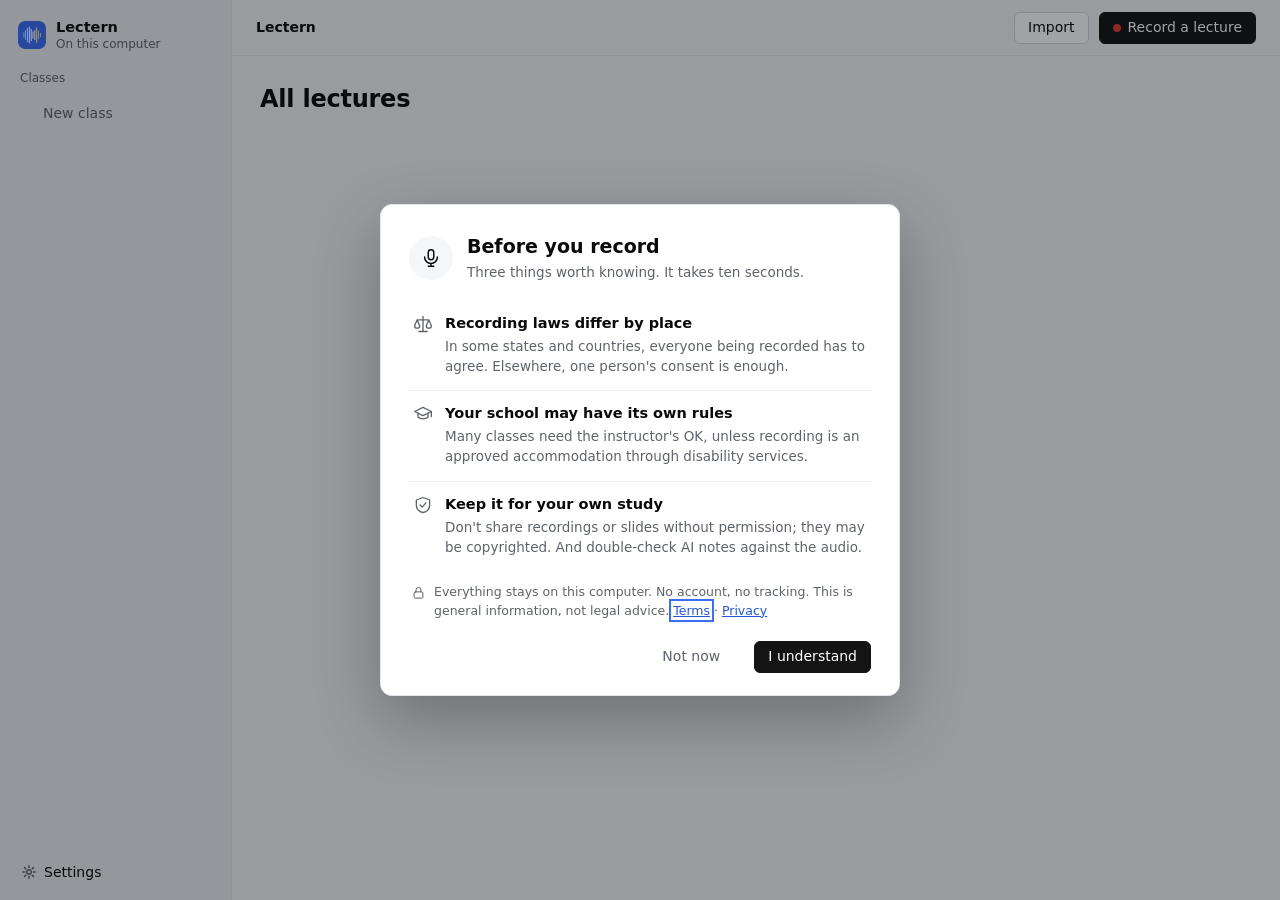
==== web/index.html @ 680cd22e "feat: show the release notes once after an update (What's new panel); notes live in web/whatsnew" ====
<!doctype html>
<html lang="en">
<head>
<meta charset="utf-8">
<meta name="viewport" content="width=device-width, initial-scale=1">
<title>Lectern</title>
<link rel="stylesheet" href="/web/app.css">
<link rel="manifest" href="/web/manifest.webmanifest">
<meta name="theme-color" content="#3b6ef5">
<meta name="apple-mobile-web-app-capable" content="yes">
<meta name="apple-mobile-web-app-status-bar-style" content="black-translucent">
<meta name="apple-mobile-web-app-title" content="Lectern">
<link rel="apple-touch-icon" href="/web/icon-180.png">
<link rel="icon" type="image/png" sizes="512x512" href="/web/icon-512.png">
</head>
<body>
<div class="app">
<aside class="sidebar" id="sidebar" aria-label="Classes">
  <div class="brand">
    <img src="/web/icon-180.png" alt="" width="28" height="28">
    <div><b>Lectern</b><span>On this computer</span></div>
  </div>
  <p class="side-head">Classes</p>
  <ul id="folderList" class="folders"></ul>
  <button id="newFolderBtn" class="addfolder">New class</button>
  <div class="side-foot">
    <p id="storageLine" class="storage-line"></p>
    <button id="settingsBtn" class="side-btn" aria-label="Settings"><svg viewBox="0 0 16 16" aria-hidden="true"><circle cx="8" cy="8" r="2.2"/><path d="M8 1.8v1.7M8 12.5v1.7M14.2 8h-1.7M3.5 8H1.8M12.4 3.6l-1.2 1.2M4.8 11.2l-1.2 1.2M12.4 12.4l-1.2-1.2M4.8 4.8 3.6 3.6"/></svg>Settings</button>
  </div>
</aside>
<div class="main-col">
<header class="bar">
  <button id="menuBtn" class="icon-btn menu-btn" aria-label="Show classes" aria-controls="sidebar" aria-expanded="false"><svg viewBox="0 0 16 16" aria-hidden="true"><path d="M2.5 4.5h11M2.5 8h11M2.5 11.5h11"/></svg></button>
  <button id="backBtn" class="icon-btn hidden" title="Back to library" aria-label="Back to library"><svg viewBox="0 0 16 16" aria-hidden="true"><path d="M10 3 5 8l5 5"/></svg></button>
  <h1 id="appTitle">Lectern</h1>
  <div class="grow"></div>
  <div id="recPill" class="pill hidden" role="status">
    <span class="dot"></span>
    <span id="recTime">00:00</span>
    <span class="meter" aria-hidden="true"><i id="meterFill"></i></span>
    <button id="pauseBtn" class="ghost" title="Pause: resume any time, nothing is lost">Pause</button>
    <button id="stopBtn" class="danger">Stop</button>
  </div>
  <button id="importBtn" title="Transcribe a downloaded lecture video or audio file">Import</button>
  <button id="newBtn" class="primary"><span class="rec-dot" aria-hidden="true"></span>Record a lecture</button>
</header>
<div id="modelBanner" class="banner hidden" role="status">
  <span id="modelBannerText">Before your first lecture, download a speech model. It turns the audio into text.</span>
  <select id="modelBannerPick" class="hidden" aria-label="Speech model to download"></select>
  <button id="modelBannerGo" class="primary tiny hidden">Download</button>
  <button id="modelBannerBtn" class="ghost tiny">See all models</button>
  <button id="modelBannerNo" class="ghost tiny hidden">Not now</button>
</div>

<main id="main">
  <!-- LIBRARY -->
  <section id="library" class="view">
    <div class="lib-main">
      <div class="lib-head">
        <h2 id="libTitle">All lectures</h2>
        <p id="libSub" class="sub"></p>
      </div>
      <div id="libEmpty" class="empty hidden">
        <h2>No lectures yet</h2>
        <p>Press <b>Record a lecture</b> when class starts, or import a recording you already have. Everything stays on this computer.</p>
      </div>
      <ul id="lectureList" class="cards"></ul>
    </div>
  </section>

  <!-- READER -->
  <section id="reader" class="view hidden">
    <div class="reader-head">
      <div class="title-row">
        <h2 id="lecTitle">…</h2>
        <input id="lecTitleEdit" class="title-edit hidden">
        <button id="renameBtn" class="icon-btn" title="Rename" aria-label="Rename"><svg viewBox="0 0 16 16" aria-hidden="true"><path d="m10.5 2.5 3 3L6 13H3v-3z"/></svg></button>
        <div class="grow"></div>
        <div class="dl-menu">
          <button id="dlBtn" class="icon-btn" title="Download files" aria-label="Download files"><svg viewBox="0 0 16 16" aria-hidden="true"><path d="M8 2.5v8M4.5 7 8 10.5 11.5 7M3 13.5h10"/></svg></button>
          <div id="dlList" class="dl-list hidden"></div>
        </div>
        <button id="deleteBtn" class="icon-btn danger-hover" title="Delete lecture" aria-label="Delete lecture"><svg viewBox="0 0 16 16" aria-hidden="true"><path d="M3 4.5h10M6.5 4.5V3h3v1.5M4.5 4.5l.6 9h5.8l.6-9"/></svg></button>
      </div>
      <div id="lecMeta" class="meta"></div>
      <div class="class-row">
        <label for="lecFolder">Class</label>
        <select id="lecFolder" title="Move this lecture to another class"></select>
        <span id="lecFolderNote" class="hint"></span>
      </div>
      <div id="lecBanner" class="banner hidden"></div>
      <div id="resumeBox" class="resume-box hidden">
        <span id="resumeText"></span>
        <button id="finishBtn" class="ghost tiny hidden" title="Transcribe and write notes from what was recorded, without recording more">Finish &amp; transcribe</button>
        <button id="resumeBtn" class="primary tiny">Continue recording</button>
      </div>
    </div>
    <div id="jobBox" class="job hidden">
      <div class="job-row"><span id="jobStage">working…</span><span id="jobPct"></span></div>
      <div class="bar-track"><i id="jobFill"></i></div>
      <p class="hint" id="jobHint"></p>
    </div>
    <div id="player" class="player hidden">
      <button id="playBtn" class="play" aria-label="Play">▶</button>
      <p class="clock"><span id="curTime" class="t">0:00</span> <span class="of">/ <span id="durTime" class="t">0:00</span></span></p>
      <select id="rate" title="Playback speed (keys: [ slower, ] faster, \ normal)" aria-label="Playback speed">
        <option value="0.5">0.5×</option><option value="0.75">0.75×</option>
        <option value="1">1×</option><option value="1.25">1.25×</option>
        <option value="1.5">1.5×</option><option value="1.75">1.75×</option>
        <option value="2">2×</option>
      </select>
      <div class="tape" id="tape">
        <svg id="tapeSvg" preserveAspectRatio="none" aria-hidden="true"></svg>
        <i id="tapeHead" class="tape-head"></i>
        <input id="seek" class="seek" type="range" min="0" max="1000" value="0" step="1" aria-label="Position in lecture">
        <div id="tapeScale" class="tape-scale" aria-hidden="true"></div>
      </div>
      <audio id="audio" preload="metadata"></audio>
    </div>
    <div class="tabs" id="paneTabs">
      <button data-tab="notes" class="on">Notes</button>
      <button data-tab="transcript">Transcript</button>
    </div>
    <div class="panes" id="panes" data-tab="notes">
      <div class="pane notes-pane" tabindex="0">
        <h3>Notes</h3>
        <div id="notes" class="notes">
          <p class="muted">Study notes arrive in a later milestone. The transcript on
          the right is fully clickable now — click any word to jump the audio there.</p>
        </div>
      </div>
      <div class="pane transcript-pane" tabindex="0">
        <div class="pane-head">
          <h3>Transcript</h3>
          <button id="jumpNow" class="tiny hidden" title="Scroll back to what is playing and follow along">Jump to current</button>
          <label class="follow"><input type="checkbox" id="followChk" role="switch" checked> Follow audio</label>
        </div>
        <div id="transcript" class="transcript"></div>
      </div>
    </div>
  </section>
</main>
</div>
</div>



<!-- New recording dialog -->
<dialog id="newDlg">
  <form method="dialog" id="newForm">
    <h3>New recording</h3>
    <label>Class<select id="fFolder"></select></label>
    <label id="fNewFolderWrap" class="hidden">New class name<input id="fNewFolder" placeholder="e.g. BIO 101" maxlength="60"></label>
    <label>Lecture title<input id="fTitle" placeholder="e.g. Week 8 — Cell membranes" required></label>
    <p class="hint" id="fFolderHint"></p>
    <div id="micStatus" class="mic">Checking microphone…</div>
    <menu>
      <button type="button" value="cancel" class="ghost" data-close>Cancel</button>
      <button id="goBtn" value="go" class="primary" disabled>Start recording</button>
    </menu>
  </form>
</dialog>

<dialog id="importDlg">
  <form method="dialog" id="importForm">
    <h3>Import a recording</h3>
    <label>Files<input id="iFiles" type="file" accept="audio/*,video/*,.mp4,.mov,.m4a,.mp3,.wav,.webm,.mkv" multiple required></label>
    <label>Class<select id="iFolder"></select></label>
    <label id="iNewFolderWrap" class="hidden">New class name<input id="iNewFolder" placeholder="e.g. BIO 101" maxlength="60"></label>
    <p class="hint" id="iFolderHint"></p>
    <label id="iTitleWrap">Lecture title<input id="iTitle" placeholder="Defaults to the file name"></label>
    <p class="hint">For downloaded lecture videos or audio (Panopto, Zoom, Canvas, voice memos).
    Only the sound is kept, and nothing leaves this computer. Check your school's policy before
    downloading course videos.</p>
    <div id="iProgress" class="hidden">
      <div class="job-row"><span id="iLabel"></span><span id="iPct"></span></div>
      <div class="bar-track"><i id="iFill"></i></div>
    </div>
    <menu>
      <button type="button" class="ghost" data-close>Cancel</button>
      <button id="iGo" value="go" class="primary">Import</button>
    </menu>
  </form>
</dialog>

<dialog id="folderDlg">
  <form method="dialog" id="folderForm">
    <h3 id="folderDlgTitle">New class folder</h3>
    <label>Name<input id="fFolderName" placeholder="e.g. BIO 201" required></label>
    <p class="hint">This creates a real folder in ~/Lectures, so you will see it in Finder too.</p>
    <menu>
      <button type="button" value="cancel" class="ghost" data-close>Cancel</button>
      <button value="go" class="primary">Create</button>
    </menu>
  </form>
</dialog>

<dialog id="deleteDlg">
  <form method="dialog" id="deleteForm">
    <h3>Delete this lecture?</h3>
    <p class="hint" id="deleteWhat"></p>
    <p class="hint">It moves to <code>~/Lectures/.trash</code> and is fully
    recoverable for 7 days — just move the folder back in Finder. Nothing is
    permanently deleted right away.</p>
    <menu>
      <button value="cancel" class="ghost">Cancel</button>
      <button value="go" class="danger">Delete</button>
    </menu>
  </form>
</dialog>

<dialog id="settingsDlg">
  <div class="set-wrap">
    <h3>Settings</h3>
    <section class="set-sec">
      <div class="set-label"><h4>Speech model</h4>
        <p>Turns speech into text. Bigger is more accurate but slower and needs more memory. Downloads only happen when you press a button.</p></div>
      <div>
        <p class="hint" id="setHw">Checking this computer…</p>
        <p class="hint rec" id="setRec"></p>
        <ul id="modelList" class="models"></ul>
        <div id="dlProgress" class="hidden">
          <div class="job-row"><span id="dlLabel"></span><button id="dlCancel" class="ghost tiny">Cancel</button></div>
          <div class="bar-track"><i id="dlFill"></i></div>
        </div>
        <p class="hint err hidden" id="dlError"></p>
      </div>
    </section>
    <section class="set-sec">
      <div class="set-label"><h4>Storage</h4><p>Recordings, transcripts, notes and models, all on this computer.</p></div>
      <div id="storage" class="storage" aria-live="polite"><p class="hint">Measuring…</p></div>
    </section>
    <section class="set-sec">
      <div class="set-label"><h4>Quick record</h4>
        <p>One shortcut starts a recording from anywhere, titled with the date and time; the same shortcut stops it and starts transcribing.</p></div>
      <div>
        <div class="shortcut-row">
          <label class="check"><input type="checkbox" id="scEnabled"> Enabled</label>
          <button type="button" id="scBtn" class="kbd" aria-describedby="scHint">⌘L</button>
        </div>
        <p class="hint" id="scHint"></p>
        <p class="hint" id="scHelper">Needs the menu bar helper (<code>./install.sh --menubar</code>).</p>
      </div>
    </section>
    <section class="set-sec hidden" id="updatesSec">
      <div class="set-label"><h4>Updates</h4><p>Lectern can tell you when a newer version is out. You choose whether to install it.</p></div>
      <div>
        <label class="check"><input type="checkbox" id="updAuto"> Check for updates once a day</label>
        <div class="shortcut-row" style="margin-top:.6rem">
          <button type="button" id="updNow">Check now</button>
          <span class="hint" id="updLast" style="margin:0"></span>
        </div>
        <p class="hint">A check downloads one small file from lectern-ten.vercel.app. Like any web request it shows your IP address, your system language and the versions of Lectern and its update tool; it sends no recordings, transcripts or other personal details. An update downloads from GitHub only after you press Install, and its signature is checked before it is used.</p>
      </div>
    </section>
    <section class="set-sec hidden" id="donateSec">
      <div class="set-label"><h4>Support Lectern</h4><p>Lectern is free, with no ads and no account. Donations keep it going.</p></div>
      <div class="donate"><a id="donateLink" class="button-link" href="#" target="_blank" rel="noopener">Donate on Ko-fi</a>
        <span class="hint" style="margin:0">Opens Ko-fi in your browser. A donation is a voluntary gift: it doesn't unlock anything, and Ko-fi handles the payment under its own terms.</span></div>
    </section>
    <section class="set-sec">
      <div class="set-label"><h4>Help</h4><p>Copy system details to paste into a bug report. Nothing is sent anywhere; no lecture content is included.</p></div>
      <div>
        <button type="button" id="diagBtn">Copy diagnostics</button>
        <textarea id="diagText" class="diag hidden" readonly rows="8" aria-label="Diagnostics"></textarea>
        <p class="links" id="helpLinks"></p>
      </div>
    </section>
    <section class="set-sec">
      <div class="set-label"><h4>Legal</h4><p>Lectern © 2026 lqoro, MIT License. Not affiliated with Apple, Microsoft, OpenAI or any school.</p></div>
      <p class="links" style="margin:0">
        <a href="#" data-legal="terms">Terms &amp; recording notice</a>
        <a href="#" data-legal="privacy">Privacy</a>
        <a href="#" data-legal="notices">Third-party licences</a>
        <a href="#" data-legal="license">Lectern licence (MIT)</a>
        <a href="#" data-legal="texts">Full licence texts</a>
      </p>
    </section>
    <menu>
      <button type="button" class="primary" data-close>Done</button>
    </menu>
  </div>
</dialog>

<dialog id="whatsNewDlg" aria-labelledby="wnTitle">
  <div class="set-wrap">
    <div id="wnBody"></div>
    <menu>
      <button type="button" class="primary" data-close>Got it</button>
    </menu>
  </div>
</dialog>

<dialog id="noticeDlg" aria-labelledby="noticeTitle" aria-describedby="noticeLead">
  <div class="notice">
    <header class="notice-head">
      <span class="notice-badge" aria-hidden="true">
        <svg viewBox="0 0 24 24"><rect x="9" y="3" width="6" height="11" rx="3"/><path d="M5 11a7 7 0 0 0 14 0M12 18v3M9 21h6"/></svg>
      </span>
      <div>
        <h3 id="noticeTitle">Before you record</h3>
        <p id="noticeLead">Three things worth knowing. It takes ten seconds.</p>
      </div>
    </header>

    <ol class="notice-points">
      <li>
        <span class="ic" aria-hidden="true">
          <svg viewBox="0 0 24 24"><path d="M12 3v18M7 21h10M5 7h14M5 7l-3 7a3 3 0 0 0 6 0zM19 7l-3 7a3 3 0 0 0 6 0z"/></svg>
        </span>
        <div>
          <b>Recording laws differ by place</b>
          <span>In some states and countries, everyone being recorded has to agree. Elsewhere, one person's consent is enough.</span>
        </div>
      </li>
      <li>
        <span class="ic" aria-hidden="true">
          <svg viewBox="0 0 24 24"><path d="M2 9l10-5 10 5-10 5z"/><path d="M6 11v5c3 2.5 9 2.5 12 0v-5M22 9v6"/></svg>
        </span>
        <div>
          <b>Your school may have its own rules</b>
          <span>Many classes need the instructor's OK, unless recording is an approved accommodation through disability services.</span>
        </div>
      </li>
      <li>
        <span class="ic" aria-hidden="true">
          <svg viewBox="0 0 24 24"><path d="M12 3l8 3v6c0 4.5-3.4 8-8 9-4.6-1-8-4.5-8-9V6z"/><path d="M8.5 12l2.5 2.5 4.5-5"/></svg>
        </span>
        <div>
          <b>Keep it for your own study</b>
          <span>Don't share recordings or slides without permission; they may be copyrighted. And double-check AI notes against the audio.</span>
        </div>
      </li>
    </ol>

    <p class="notice-foot">
      <span class="lock" aria-hidden="true"><svg viewBox="0 0 24 24"><rect x="5" y="11" width="14" height="10" rx="2"/><path d="M8 11V8a4 4 0 0 1 8 0v3"/></svg></span>
      <span>Everything stays on this computer. No account, no tracking.
      This is general information, not legal advice.
      <a href="#" data-legal="terms">Terms</a> · <a href="#" data-legal="privacy">Privacy</a></span>
    </p>

    <menu class="notice-actions">
      <button type="button" class="ghost" id="noticeLater">Not now</button>
      <button type="button" class="primary" id="noticeOk">I understand</button>
    </menu>
  </div>
</dialog>

<dialog id="legalDlg" aria-labelledby="legalTitle">
  <div class="set-wrap">
    <h3 id="legalTitle">Legal</h3>
    <div id="legalText" class="legal-text"></div>
    <menu><button type="button" class="primary" data-close>Close</button></menu>
  </div>
</dialog>

<div id="toast" class="toast hidden"></div>
<script type="module" src="/web/app.js"></script>
</body>
</html>
---- web/app.css ----
/* Lectern: "ledger" look. Ink chrome on a blue-grey ground; Lectern blue only marks
   where you are (playhead, the sentence playing, the note it came from). System font:
   the app makes no network requests, so no web fonts. */
:root{
  --ground:#f2f4f7; --side:#e9ecf1; --panel:#fff; --raised:#f5f6f8; --active:#dfe3e9;
  --ink:#0a0a0a; --muted:#5f636b; --faint:#6b6f76;
  --line:#e3e6eb; --rule:#eef0f3; --control:#d2d6dc;
  --primary:#141414; --on-primary:#fff;
  --accent:#3b6ef5; --accent-ink:#2456d6; --accent-soft:#edf2fe;
  --danger:#c4242a; --rec:#d93a30; --ok:#247b50;
  --warn-bg:#fffbeb; --warn-ink:#92400e; --warn-line:#fde68a;
  --hi:#dbe5fd;
  --heard:#3a3d42; --ahead:#c9cdd3;
  --radius:8px; --radius-ctl:6px;
  --font:-apple-system,BlinkMacSystemFont,"SF Pro Text","Segoe UI",system-ui,sans-serif;
  --st-lectures:#3b6ef5; --st-trash:#9a8fd6; --st-speech:#1a8a78; --st-notes:#c98420;
  --st-app:#8a8578; --st-other:#d2d6dc;
  --ease:cubic-bezier(.22,1,.36,1);
  color-scheme:light;
}
@media (prefers-color-scheme:dark){:root:not([data-theme="light"]){
  --ground:#111214; --side:#17181b; --panel:#1b1c1f; --raised:#222327; --active:#2a2c31;
  --ink:#f3f3f4; --muted:#a7aab1; --faint:#9497a0;
  --line:#2a2c30; --rule:#232428; --control:#3d4046;
  --primary:#f3f3f4; --on-primary:#111214;
  --accent:#6d9bff; --accent-ink:#8fb2ff; --accent-soft:#1d2a45;
  --danger:#ff7a6e; --rec:#ff5a4d; --ok:#4ecf8f;
  --warn-bg:#2a2112; --warn-ink:#f5c071; --warn-line:#4a3a1c;
  --hi:#2b3d66;
  --heard:#d9dbe0; --ahead:#44474e;
  --st-lectures:#6d9bff; --st-trash:#8f82d6; --st-speech:#3cc4ad; --st-notes:#f0ac4b;
  --st-app:#8e8a83; --st-other:#3d4046;
  color-scheme:dark;
}}
*{box-sizing:border-box}
html,body{height:100%}
body{margin:0;background:var(--ground);color:var(--ink);font:14px/1.45 var(--font);
  -webkit-font-smoothing:antialiased;overflow:hidden}
.hidden{display:none !important}
.grow{flex:1}
.muted{color:var(--muted)}
svg{width:16px;height:16px;fill:none;stroke:currentColor;stroke-width:1.5;stroke-linecap:round;stroke-linejoin:round;flex:none}
:focus-visible{outline:2px solid var(--accent);outline-offset:2px}

button{font:inherit;font-weight:500;cursor:pointer;border-radius:var(--radius-ctl);border:1px solid var(--control);
  background:var(--panel);color:var(--ink);height:32px;padding:0 13px;display:inline-flex;align-items:center;
  justify-content:center;gap:7px;white-space:nowrap;transition:background-color .12s,border-color .12s,transform .12s var(--ease)}
button:hover{background:var(--raised)}
button:active:not(:disabled){transform:scale(.97)}
button.primary{background:var(--primary);border-color:var(--primary);color:var(--on-primary)}
button.primary:hover{opacity:.88;background:var(--primary)}
button.danger{background:var(--panel);border-color:var(--danger);color:var(--danger)}
button.danger:hover{background:var(--danger);color:#fff}
button.ghost{background:transparent;border-color:transparent;color:var(--muted)}
button.ghost:hover{background:var(--raised);color:var(--ink)}
button:disabled{opacity:.55;cursor:not-allowed}
button.tiny{height:26px;padding:0 9px;font-size:12px}
input,select,textarea{font:inherit;color:var(--ink);background:var(--panel);
  border:1px solid var(--control);border-radius:var(--radius-ctl);padding:7px 10px}
select{height:32px;padding:0 8px}
input:focus,select:focus,textarea:focus{outline:none;border-color:var(--accent)}
code{font:12px ui-monospace,SFMono-Regular,Menlo,monospace}

/* ---------- shell ---------- */
.app{height:100vh;display:grid;grid-template-columns:232px 1fr}
.sidebar{background:var(--side);border-right:1px solid var(--line);padding:16px 10px 12px;
  display:flex;flex-direction:column;overflow:auto;min-height:0}
.brand{display:flex;align-items:center;gap:10px;padding:2px 8px 18px}
.brand img{border-radius:7px}
.brand b{display:block;font-size:14.5px;font-weight:600;line-height:18px}
.brand span{display:block;color:var(--muted);font-size:12px;line-height:16px}
.side-head{margin:0;padding:0 10px 6px;color:var(--muted);font-size:12px}
.folders{list-style:none;margin:0;padding:0;display:flex;flex-direction:column;gap:2px}
.folders li{display:flex;align-items:center;gap:8px;height:32px;padding:0 10px;border-radius:var(--radius-ctl);
  cursor:pointer;color:var(--ink);transition:background-color .12s}
.folders li:hover{background:rgba(127,127,127,.1)}
.folders li.sel{background:var(--active);font-weight:500}
.folders li .ico{display:none}
.folders li .lbl{overflow:hidden;text-overflow:ellipsis;white-space:nowrap}
.folders li .n{margin-left:auto;font-size:12px;color:var(--muted);font-variant-numeric:tabular-nums}
.addfolder{margin-top:4px;justify-content:flex-start;background:none;border-color:transparent;color:var(--muted);
  padding:0 10px 0 32px;width:100%}
.addfolder:hover{background:rgba(127,127,127,.1);color:var(--ink)}
.side-foot{margin-top:auto;padding-top:14px;display:flex;flex-direction:column;gap:6px}
.storage-line{margin:0;padding:0 10px;font-size:12px;line-height:17px;color:var(--muted);white-space:pre-line}
.side-btn{justify-content:flex-start;background:none;border-color:transparent;width:100%;padding:0 10px;font-weight:400}
.side-btn:hover{background:rgba(127,127,127,.1)}
.side-btn svg{color:var(--muted)}

.main-col{display:flex;flex-direction:column;min-width:0;min-height:0}
.bar{display:flex;align-items:center;gap:10px;height:56px;padding:0 24px;flex:none;
  border-bottom:1px solid var(--line);background:var(--ground)}
.bar h1{font-size:14px;font-weight:600;margin:0;white-space:nowrap;overflow:hidden;text-overflow:ellipsis}
.menu-btn{display:none}
#newBtn .rec-dot{width:8px;height:8px;border-radius:50%;background:var(--rec)}
.pill{display:flex;align-items:center;gap:10px;background:var(--panel);border:1px solid var(--line);
  border-radius:999px;padding:3px 4px 3px 12px}
.pill button{height:28px;border-radius:999px}
.dot{width:9px;height:9px;border-radius:50%;background:var(--rec);animation:pulse 1.4s ease-in-out infinite;flex:none}
@keyframes pulse{0%,100%{opacity:1}50%{opacity:.3}}
#recTime{font-weight:600;font-variant-numeric:tabular-nums;min-width:48px}
.meter{width:56px;height:5px;border-radius:3px;background:var(--rule);overflow:hidden}
.meter i{display:block;height:100%;width:0;background:var(--ok);transition:width .12s linear}
.banner{display:flex;align-items:center;flex-wrap:wrap;gap:8px 14px;padding:10px 24px;font-size:13px;
  background:var(--accent-soft);color:var(--ink);border-bottom:1px solid var(--line)}

main{flex:1;overflow:hidden;display:flex;flex-direction:column;min-height:0}
.view{flex:1;overflow:auto;min-height:0}
.icon-btn{width:32px;padding:0;background:transparent;border-color:transparent;color:var(--muted)}
.icon-btn:hover{background:var(--raised);color:var(--ink)}
.icon-btn.danger-hover:hover{color:var(--danger)}

/* ---------- library ---------- */
.lib-main{padding:28px 28px 32px;max-width:1180px}
.lib-head{margin-bottom:16px}
.lib-head h2{margin:0;font-size:24px;line-height:30px;font-weight:600;letter-spacing:-.01em}
.sub{margin:4px 0 0;color:var(--muted)}
.cards{list-style:none;margin:0;padding:0;background:var(--panel);border:1px solid var(--line);
  border-radius:var(--radius);overflow:visible}
.cards:empty{display:none}
.card{position:relative;display:grid;grid-template-columns:1fr 90px 110px 36px;align-items:center;gap:16px;
  padding:12px 12px 12px 20px;border-top:1px solid var(--rule);cursor:pointer;transition:background-color .12s}
.card:first-child{border-top:0;border-radius:var(--radius) var(--radius) 0 0}
.card:last-child{border-radius:0 0 var(--radius) var(--radius)}
.card:only-child{border-radius:var(--radius)}
.card:hover{background:var(--raised)}
.c-main{min-width:0}
.card .t1{font-weight:500;overflow:hidden;text-overflow:ellipsis;white-space:nowrap}
.card .t2{color:var(--muted);font-size:13px;margin-top:3px;display:flex;align-items:center;gap:8px;flex-wrap:wrap}
.c-len{text-align:right;font-variant-numeric:tabular-nums}
.c-words{text-align:right;color:var(--muted);font-size:13px;font-variant-numeric:tabular-nums;white-space:nowrap}
.badge{display:inline-flex;align-items:center;height:20px;font-size:12px;font-weight:500;padding:0 7px;border-radius:4px;
  margin-left:8px;background:var(--raised);color:var(--muted);vertical-align:1px;white-space:nowrap}
.badge.work{background:var(--accent-soft);color:var(--accent-ink)}
.badge.warn{background:var(--warn-bg);color:var(--warn-ink)}
.badge.rec{background:#ffedea;color:#831c1e}
.card .chip{height:22px;padding:0 8px;font-size:12px;font-weight:400;border-radius:4px;border:1px solid var(--line);
  background:transparent;color:var(--muted)}
.card .chip:hover{border-color:var(--control);color:var(--ink);background:var(--panel)}
.chip.pending{border-style:dashed}
.card .more{width:32px;padding:0;background:transparent;border:0;color:var(--muted);font-size:16px}
.card .more:hover{background:var(--active);color:var(--ink)}
.empty{max-width:520px;padding:28px;background:var(--panel);border:1px dashed var(--control);border-radius:var(--radius)}
.empty h2{margin:0 0 6px;font-size:16px;font-weight:600}
.empty p{margin:0;color:var(--muted)}

/* menus that float: the only shadows */
.card-menu,.move-menu,.dl-list{position:absolute;background:var(--panel);border:1px solid var(--line);
  border-radius:9px;box-shadow:0 10px 30px rgba(0,0,0,.16);padding:5px;z-index:20}
.card-menu{right:10px;top:44px;min-width:160px}
.move-menu{left:20px;top:100%;margin-top:-6px;min-width:200px}
.card-menu button,.move-menu button{display:flex;gap:8px;width:100%;justify-content:flex-start;height:30px;
  background:transparent;border:0;color:var(--ink);font-weight:400;padding:0 10px;border-radius:5px}
.card-menu button:hover,.move-menu button:hover{background:var(--raised)}
.card-menu button.danger-item:hover{color:var(--danger)}
.move-menu .mm-head{font-size:12px;color:var(--muted);padding:4px 10px 6px}
.move-menu button .ck{width:14px;color:var(--accent)}
.move-menu hr{border:0;border-top:1px solid var(--line);margin:4px 0}

/* ---------- reader ---------- */
#reader{display:flex;flex-direction:column;overflow:hidden;padding:0}
.reader-head{padding:24px 28px 14px;flex:none}
.title-row{display:flex;align-items:center;gap:4px}
.reader-head h2,.title-row h2{margin:0;font-size:22px;line-height:28px;font-weight:600;letter-spacing:-.01em;
  overflow:hidden;text-overflow:ellipsis;white-space:nowrap}
.title-edit{font-size:20px;font-weight:600;padding:2px 8px;flex:1;max-width:520px}
.meta{color:var(--muted);margin-top:4px}
.class-row{display:flex;align-items:center;gap:8px;margin-top:10px;font-size:13px;color:var(--muted)}
.class-row select{height:28px;font-size:13px;max-width:240px}
.class-row .hint{margin:0}
#lecBanner{margin-top:12px;padding:10px 12px;border-radius:var(--radius);font-size:13px;
  background:var(--warn-bg);color:var(--warn-ink);border:1px solid var(--warn-line)}
.resume-box{margin-top:12px;display:flex;align-items:center;gap:10px;padding:10px 12px;border-radius:var(--radius);
  background:var(--panel);border:1px solid var(--line);font-size:13px}
.resume-box .primary{margin-left:auto}
.resume-box .ghost:not(.hidden){margin-left:auto}
.resume-box .ghost:not(.hidden) + .primary{margin-left:0}
.resume-box.quiet{background:none;border:0;padding:0;color:var(--muted)}
.resume-box.quiet .primary{margin-left:4px;background:var(--panel);color:var(--ink);border-color:var(--control);height:28px}
.job{margin:0 28px 12px;padding:14px 16px;background:var(--panel);border:1px solid var(--line);border-radius:var(--radius);flex:none}
.job-row{display:flex;justify-content:space-between;font-size:13px;margin-bottom:8px;font-variant-numeric:tabular-nums}
.bar-track{height:6px;background:var(--rule);border-radius:3px;overflow:hidden}
.bar-track i{display:block;height:100%;width:0;background:var(--accent);transition:width .4s ease}
.hint{font-size:12.5px;color:var(--muted);margin:6px 0 0}

/* player + tape */
.player{margin:0 28px 12px;padding:12px 16px 10px;background:var(--panel);border:1px solid var(--line);
  border-radius:var(--radius);display:grid;grid-template-columns:auto auto auto 1fr;align-items:center;gap:14px;flex:none}
.play{width:38px;height:38px;border-radius:50%;padding:0;background:var(--primary);border-color:var(--primary);color:var(--on-primary)}
.play:hover{background:var(--primary);opacity:.88}
.play svg{width:15px;height:15px;fill:currentColor;stroke:none}
.clock{margin:0;white-space:nowrap;font-variant-numeric:tabular-nums}
.clock #curTime{font-size:17px;font-weight:600}
.clock .of{color:var(--muted)}
#rate{height:28px;font-size:13px;font-variant-numeric:tabular-nums}
#rate.off1{color:var(--accent-ink);border-color:var(--accent);font-weight:600}
.tape{position:relative;height:56px}
.tape svg{position:absolute;inset:0 0 16px 0;width:100%;height:40px;stroke:none}
.tape .bars rect{fill:var(--ahead)}
.tape .base{stroke:var(--ahead);stroke-width:1;vector-effect:non-scaling-stroke}
.tape .ticks line{stroke:var(--heard);stroke-width:2;vector-effect:non-scaling-stroke}
.tape .bars rect.on{fill:var(--heard)}
.tape-head{position:absolute;top:0;width:2px;height:40px;margin-left:-1px;background:var(--accent);border-radius:1px;pointer-events:none}
.seek{position:absolute;left:0;right:0;top:0;width:100%;height:40px;margin:0;opacity:0;cursor:pointer}
.seek:focus-visible{opacity:.001}
.tape:has(.seek:focus-visible){outline:2px solid var(--accent);outline-offset:4px;border-radius:4px}
.tape-scale{position:absolute;left:0;right:0;bottom:0;height:14px;font-size:11px;color:var(--muted);font-variant-numeric:tabular-nums}
.tape-scale span{position:absolute;transform:translateX(-50%);white-space:nowrap}
.tape-scale span:first-child{transform:none}
.tape-scale .end{right:0;left:auto !important;transform:none}
.t{font-variant-numeric:tabular-nums}

/* notes | transcript */
.tabs{display:none}
.panes{flex:1;display:grid;grid-template-columns:minmax(0,7fr) minmax(0,5fr);gap:12px;min-height:0;padding:0 28px 24px}
.pane{min-width:0;min-height:0;overflow:auto;padding:16px 20px 20px;background:var(--panel);border:1px solid var(--line);
  border-radius:var(--radius);overscroll-behavior:contain;-webkit-overflow-scrolling:touch;outline:none}
.pane:focus-visible{box-shadow:inset 0 0 0 2px var(--accent-soft)}
.pane h3{margin:0 0 10px;font-size:15px;font-weight:600}
.pane-head{display:flex;align-items:center;gap:12px;margin-bottom:10px;position:sticky;top:-16px;
  background:var(--panel);padding:16px 0 8px;margin-top:-16px;z-index:2}
.pane-head h3{margin:0}
.pane-head #jumpNow{margin-left:auto}
.pane-head #jumpNow + .follow{margin-left:0}
.follow{font-size:12.5px;color:var(--muted);margin-left:auto;display:flex;align-items:center;gap:7px;cursor:pointer}
.follow input{appearance:none;width:26px;height:16px;border-radius:999px;background:var(--control);position:relative;
  margin:0;padding:0;border:0;cursor:pointer;transition:background-color .15s}
.follow input::after{content:"";position:absolute;top:2px;left:2px;width:12px;height:12px;border-radius:50%;background:#fff;
  transition:transform .15s var(--ease)}
.follow input:checked{background:var(--ink)}
.follow input:checked::after{transform:translateX(10px)}
:root:not([data-theme="light"]) .follow input:checked::after{background:var(--ground)}

.transcript{font-size:15.5px;line-height:1.7;max-width:68ch}
.s{margin:0 -8px 2px;padding:4px 8px;border-radius:var(--radius-ctl);cursor:pointer;transition:background-color .12s}
.s:hover{background:var(--raised)}
.s.active{background:var(--accent-soft);box-shadow:inset 2px 0 0 var(--accent)}
.s .ts{font-size:12px;color:var(--muted);margin-right:8px;font-variant-numeric:tabular-nums;user-select:none}
.s.active .ts{color:var(--accent-ink)}
.w{border-radius:3px;padding:0 .5px}
.w:hover{background:var(--hi)}
.w.on{background:var(--hi)}
.notes{max-width:68ch}
.note-sum{line-height:1.6;padding:12px 14px;background:var(--raised);border-radius:var(--radius);margin:0 0 14px}
.note-warn{font-size:13px;line-height:1.5;color:var(--muted);background:var(--raised);border-radius:var(--radius);
  padding:10px 12px;margin:0 0 14px}
h4.nsec{margin:18px 0 4px;font-size:13px;font-weight:600;color:var(--muted)}
h4.nsec:first-child{margin-top:0}
.nlist{list-style:none;margin:0 -8px;padding:0;display:flex;flex-direction:column;gap:1px}
.nb{display:grid;grid-template-columns:48px 1fr;gap:8px;align-items:baseline;width:100%;height:auto;text-align:left;
  justify-content:stretch;background:transparent;border:0;border-radius:var(--radius-ctl);padding:6px 8px;
  font-weight:400;line-height:1.5;color:var(--ink);white-space:normal}
.nb:hover{background:var(--raised)}
.nb .nt{font-size:12.5px;color:var(--muted);font-variant-numeric:tabular-nums;text-decoration:underline;
  text-decoration-color:var(--control);text-underline-offset:3px}
.nb:hover .nt{color:var(--accent-ink)}
.nb.approx .nt{opacity:.7}
.nb.approx .nt::after{content:"~";margin-left:1px}
.nb.unverified span:last-child::after{content:" ?";color:var(--danger);font-weight:600}
.quiz{margin-top:20px;border-top:1px solid var(--rule);padding-top:14px}
.quiz>summary{cursor:pointer;font-weight:600}
.qa{margin:8px 0 0 2px}
.qa>summary{cursor:pointer;padding:4px 0}
.qa p{margin:2px 0 6px 16px;color:var(--muted);border-left:2px solid var(--line);padding-left:10px}
.note-foot{margin-top:20px;padding-top:10px;border-top:1px solid var(--rule);font-size:12px;color:var(--muted);
  display:flex;align-items:center;gap:8px;flex-wrap:wrap}

/* download menu */
.dl-menu{position:relative}
.dl-list{right:0;top:calc(100% + 4px);min-width:260px}
.dl-list a{display:block;padding:8px 10px;border-radius:5px;color:var(--ink);text-decoration:none}
.dl-list a:hover{background:var(--raised)}
.dl-list a b{display:block;font-weight:500}
.dl-list a span{display:block;font-size:12px;color:var(--muted);margin-top:1px}
.dl-list .dl-none{padding:8px 10px;font-size:12.5px;color:var(--muted)}
.dl-list .dl-more{font-size:12px;color:var(--muted);padding:9px 10px 3px;border-top:1px solid var(--line);margin-top:4px}
.dl-list a.small{padding:5px 10px}
.dl-list a.small b{font-weight:400;font-size:13px}

/* ---------- dialogs: they float, so they get the shadow ---------- */
dialog{border:1px solid var(--line);border-radius:12px;padding:0;background:var(--panel);color:var(--ink);
  max-width:480px;width:92vw;box-shadow:0 24px 64px rgba(0,0,0,.28)}
dialog::backdrop{background:rgba(10,12,16,.38)}
dialog[open]{animation:sheet .22s var(--ease)}
@keyframes sheet{from{opacity:0;transform:translateY(10px)}}
#newForm,#importForm,#folderForm,#deleteForm{padding:24px}
dialog h3{margin:0 0 16px;font-size:18px;font-weight:600}
#newForm label,#importForm label,#folderForm label{display:block;font-size:13px;font-weight:500;margin-bottom:14px}
#newForm input,#newForm select,#importForm input,#importForm select,#folderForm input{width:100%;margin-top:6px}
menu{display:flex;gap:8px;justify-content:flex-end;margin:18px 0 0;padding:0}
.mic{font-size:13px;padding:10px 12px;border-radius:var(--radius);background:var(--raised);color:var(--muted)}
.mic.ok{color:var(--ok)} .mic.bad{color:var(--danger)}
#deleteWhat{font-weight:600;color:var(--ink)}
#deleteForm .hint{margin:0 0 8px}

/* settings: label column + panel per section */
#settingsDlg{max-width:none;width:min(860px,94vw);max-height:90vh;overflow:auto}
.set-wrap{padding:24px 28px}
.set-wrap>h3{font-size:20px;margin-bottom:6px}
.set-sec{display:grid;grid-template-columns:220px 1fr;gap:24px;padding:20px 0;border-top:1px solid var(--rule)}
.set-sec:first-of-type{border-top:0}
.set-label h4{margin:0 0 4px;font-size:14px;font-weight:600}
.set-label p{margin:0;font-size:12.5px;color:var(--muted);line-height:1.5}
.set-wrap>h4{margin:20px 0 4px;font-size:14px;font-weight:600}
.models{list-style:none;margin:8px 0;padding:0;display:flex;flex-direction:column;gap:6px}
.models li{display:flex;align-items:center;gap:12px;border:1px solid var(--line);border-radius:var(--radius);padding:10px 12px}
.models li.sel{border-color:var(--ink);box-shadow:inset 0 0 0 1px var(--ink)}
.models li.unavailable{opacity:.55}
.models .m-main{flex:1;min-width:0}
.models .m-name{font-weight:600}
.models .m-note{font-size:12.5px;color:var(--muted)}
.models .tag{font-size:12px;border-radius:4px;padding:1px 6px;background:var(--raised);color:var(--muted);margin-left:6px;font-weight:500}
.models button.primary{background:var(--panel);color:var(--ink);border-color:var(--control)}
.models button.primary:hover{background:var(--raised)}
.hint.err{color:var(--danger)}
.hint.rec{color:var(--ink)}
.links{display:flex;flex-wrap:wrap;gap:6px 16px;margin:10px 0 0;font-size:13px}
.links a,.notice-foot a,.legal-text a{color:var(--accent-ink)}
.shortcut-row{display:flex;align-items:center;gap:14px;margin-top:8px}
.check{display:flex;align-items:center;gap:6px;font-size:13px}
button.kbd{font-variant-numeric:tabular-nums;letter-spacing:.04em;min-width:72px}
button.kbd.listening{border-color:var(--accent);color:var(--accent-ink)}
textarea.diag{width:100%;margin-top:10px;font:12px/1.4 ui-monospace,SFMono-Regular,Menlo,monospace;background:var(--raised);resize:vertical}
.donate{display:flex;align-items:center;gap:12px;flex-wrap:wrap}

/* storage */
.storage{margin-top:2px}
.st-head{display:flex;justify-content:space-between;align-items:baseline;gap:10px;margin-bottom:8px}
.st-head b{font-size:20px;font-weight:600;font-variant-numeric:tabular-nums}
.st-head span{font-size:12.5px;color:var(--muted)}
.st-bar{display:flex;height:8px;border-radius:999px;overflow:hidden;background:var(--rule)}
.st-bar i{display:block;height:100%;min-width:0}
.st-bar i.tiny{min-width:3px}
.st-scale{display:flex;justify-content:space-between;font-size:12px;color:var(--muted);margin:5px 0 10px}
.st-list{list-style:none;margin:0;padding:0;display:grid}
.st-list li{display:grid;grid-template-columns:10px 1fr auto;gap:10px;align-items:baseline;padding:7px 0;border-bottom:1px solid var(--rule)}
.st-list li:last-child{border-bottom:0}
.st-dot{width:10px;height:10px;border-radius:3px;align-self:center}
.st-name{font-size:13.5px}
.st-name small{display:block;font-size:12px;color:var(--muted);line-height:1.4}
.st-size{font-size:13px;font-variant-numeric:tabular-nums}
.st-note{font-size:12px;color:var(--muted);margin:8px 0 0}

/* first-run notice */
#noticeDlg{max-width:520px}
.notice{padding:28px 28px 22px}
.notice svg{width:100%;height:100%;stroke-width:1.6}
.notice-head{display:flex;gap:14px;align-items:center;margin-bottom:18px}
.notice-badge{flex:none;width:44px;height:44px;padding:11px;border-radius:50%;background:var(--raised);color:var(--ink)}
.notice-head h3{margin:0;font-size:19px}
.notice-head p{margin:2px 0 0;color:var(--muted);font-size:13.5px}
.notice-points{list-style:none;margin:0;padding:0;display:grid;gap:2px}
.notice-points li{display:flex;gap:12px;padding:12px 4px;border-top:1px solid var(--rule)}
.notice-points li:first-child{border-top:0}
.notice-points .ic{flex:none;width:20px;height:20px;margin-top:1px;color:var(--muted)}
.notice-points b{display:block;font-size:14.5px;font-weight:600;margin-bottom:2px}
.notice-points span:not(.ic){display:block;font-size:13.5px;line-height:1.5;color:var(--muted)}
.notice-foot{display:flex;gap:8px;align-items:flex-start;margin:14px 2px 0;font-size:12.5px;line-height:1.5;color:var(--muted)}
.notice-foot .lock{flex:none;width:15px;height:15px;margin-top:2px}
.notice-actions{display:flex;justify-content:flex-end;gap:8px;margin:20px 0 0;padding:0}
.notice-actions button{min-width:110px}
.legal-text{font-size:14px;line-height:1.6;max-height:64vh;overflow:auto;background:var(--raised);border-radius:var(--radius);
  padding:6px 22px 16px;margin:10px 0 0;overflow-wrap:anywhere}
#legalDlg{width:min(720px,92vw);max-width:none}
.legal-text h3{font-size:18px;margin:14px 0 8px}
.legal-text h4{font-size:14.5px;margin:20px 0 6px}
.legal-text p,.legal-text ul{margin:8px 0;max-width:68ch}
.legal-text ul{padding-left:20px}
.legal-text pre{white-space:pre-wrap;font:11.5px/1.45 ui-monospace,SFMono-Regular,Menlo,monospace}
.legal-text table{border-collapse:collapse;width:100%;margin:8px 0;font-size:12.5px}
.legal-text th,.legal-text td{border:1px solid var(--line);padding:5px 7px;text-align:left;vertical-align:top}

.toast{position:fixed;bottom:24px;left:50%;transform:translateX(-50%);background:var(--primary);color:var(--on-primary);
  padding:10px 16px;border-radius:9px;font-size:13.5px;z-index:50;max-width:80vw;box-shadow:0 8px 24px rgba(0,0,0,.25)}

/* ---------- narrow windows and phones ---------- */
@media (max-width:900px){
  .app{grid-template-columns:1fr}
  .sidebar{position:fixed;inset:0 auto 0 0;width:min(300px,86vw);z-index:40;transform:translateX(-100%);
    transition:transform .25s var(--ease);box-shadow:none}
  .side-open .sidebar{transform:none;box-shadow:0 0 0 100vmax rgba(10,12,16,.38)}
  .menu-btn{display:inline-flex}
  .bar{padding:0 12px;gap:6px}
  .lib-main{padding:20px 16px 24px}
  .reader-head{padding:18px 16px 10px}
  .player,.job{margin:0 16px 10px}
  .player{grid-template-columns:auto 1fr auto;gap:10px 12px}
  .tape{grid-column:1 / -1}
  /* one pane at a time: Notes | Transcript */
  .tabs{display:flex;gap:2px;margin:0 16px 10px;padding:2px;background:var(--active);border-radius:var(--radius);flex:none}
  .tabs button{flex:1;height:30px;border:0;background:transparent;color:var(--muted);border-radius:6px}
  .tabs button.on{background:var(--panel);color:var(--ink);box-shadow:0 0 0 1px var(--line)}
  .panes{display:flex;flex-direction:column;padding:0 16px 16px}
  .pane{flex:1 1 0}
  .panes[data-tab="notes"] .transcript-pane{display:none}
  .panes[data-tab="transcript"] .notes-pane{display:none}
  .set-sec{grid-template-columns:1fr;gap:10px}
}
@media (max-width:600px){
  #importBtn{display:none}
  #newBtn{padding:0 11px}
  .card{grid-template-columns:1fr auto 32px;gap:10px;padding:12px 8px 12px 14px}
  .c-words{display:none}
  .reader-head h2{font-size:19px;white-space:normal}
  .pill .meter{display:none}
  .notice{padding:22px 18px 18px}
  .notice-actions{flex-direction:column-reverse}
  .notice-actions button{width:100%}
}
@media (prefers-reduced-motion:reduce){*{transition:none !important;animation:none !important}}
.button-link{display:inline-flex;align-items:center;height:32px;padding:0 14px;border-radius:var(--radius-ctl);
  border:1px solid var(--control);background:var(--panel);color:var(--ink);font-weight:500;text-decoration:none}
.button-link:hover{background:var(--raised)}
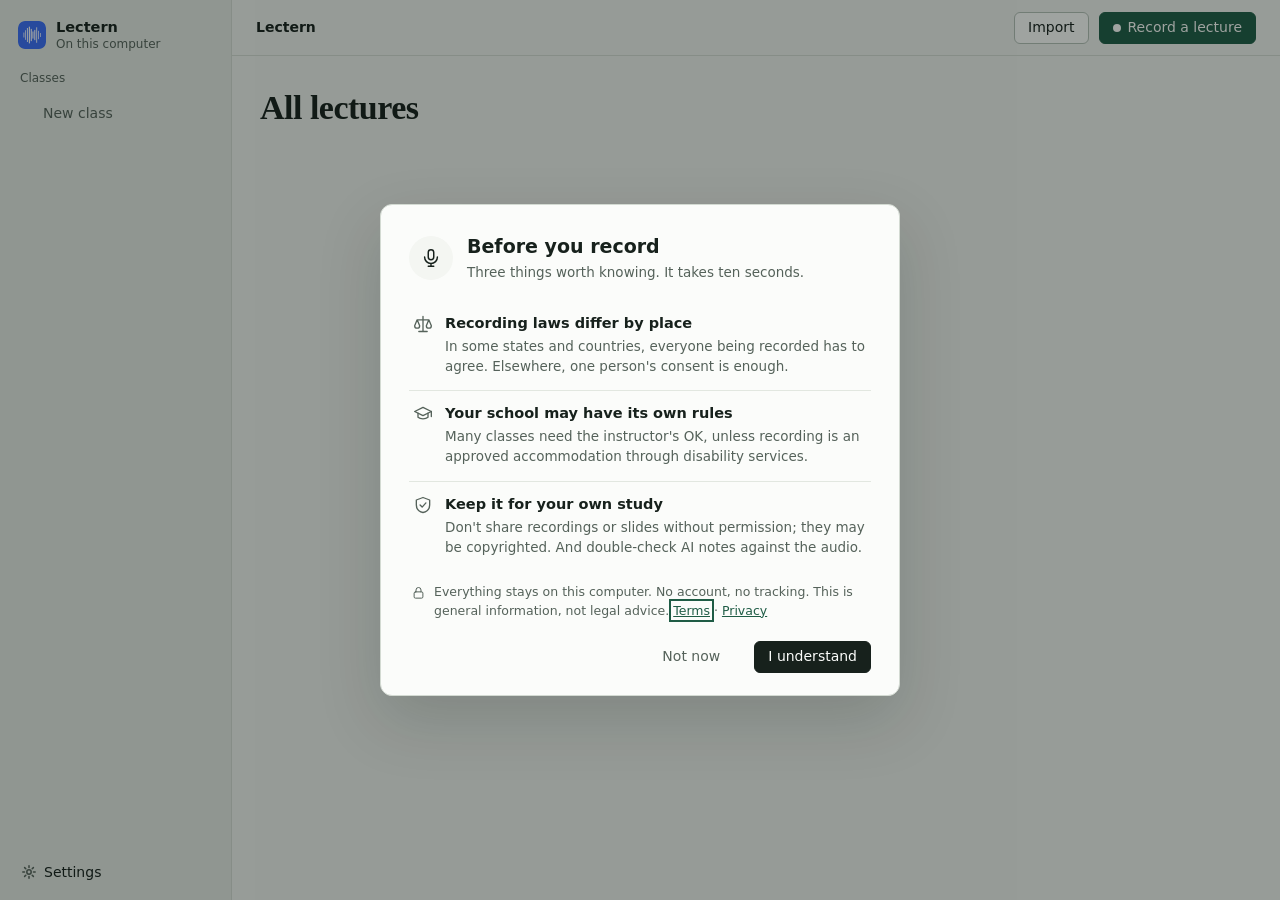
==== commit 5b757857: "feat: Lecture Hall redesign, docked reader transport and live Recording view Serif reading text, doc" ====
--- a/web/index.html
+++ b/web/index.html
@@ -6,7 +6,7 @@
 <title>Lectern</title>
 <link rel="stylesheet" href="/web/app.css">
 <link rel="manifest" href="/web/manifest.webmanifest">
-<meta name="theme-color" content="#3b6ef5">
+<meta name="theme-color" content="#1F5C45">
 <meta name="apple-mobile-web-app-capable" content="yes">
 <meta name="apple-mobile-web-app-status-bar-style" content="black-translucent">
 <meta name="apple-mobile-web-app-title" content="Lectern">
@@ -32,11 +32,12 @@
 <header class="bar">
   <button id="menuBtn" class="icon-btn menu-btn" aria-label="Show classes" aria-controls="sidebar" aria-expanded="false"><svg viewBox="0 0 16 16" aria-hidden="true"><path d="M2.5 4.5h11M2.5 8h11M2.5 11.5h11"/></svg></button>
   <button id="backBtn" class="icon-btn hidden" title="Back to library" aria-label="Back to library"><svg viewBox="0 0 16 16" aria-hidden="true"><path d="M10 3 5 8l5 5"/></svg></button>
-  <h1 id="appTitle">Lectern</h1>
+  <h1><span id="appTitle">Lectern</span><span id="crumb" class="crumb hidden"><b aria-hidden="true">›</b><span id="crumbTitle"></span></span></h1>
+  <span id="deviceTag" class="device-tag hidden" title="Audio, transcripts and notes stay on this computer">On-device</span>
   <div class="grow"></div>
   <div id="recPill" class="pill hidden" role="status">
     <span class="dot"></span>
-    <span id="recTime">00:00</span>
+    <button id="recOpen" class="rec-open" title="Open the recording view" aria-label="Open the recording view"><span id="recTime">00:00</span></button>
     <span class="meter" aria-hidden="true"><i id="meterFill"></i></span>
     <button id="pauseBtn" class="ghost" title="Pause: resume any time, nothing is lost">Pause</button>
     <button id="stopBtn" class="danger">Stop</button>
@@ -65,6 +66,26 @@
         <p>Press <b>Record a lecture</b> when class starts, or import a recording you already have. Everything stays on this computer.</p>
       </div>
       <ul id="lectureList" class="cards"></ul>
+      <div id="storageBar" class="libstore hidden" aria-label="Storage used by Lectern"></div>
+    </div>
+  </section>
+
+  <!-- RECORDING -->
+  <section id="recording" class="view hidden" aria-labelledby="rvHead">
+    <div class="rv">
+      <h2 id="rvHead">Recording lecture</h2>
+      <div class="rv-row">
+        <div id="rvClock" class="rv-clock" role="timer" aria-label="Time recorded">00:00:00</div>
+        <div id="rvWave" class="rv-wave" aria-hidden="true"></div>
+        <div class="rv-btns">
+          <button id="rvPause" class="rv-btn"><svg viewBox="0 0 16 16" aria-hidden="true"><path d="M4.5 3h2.4v10H4.5zM9.1 3h2.4v10H9.1z"/></svg><span>Pause</span></button>
+          <button id="rvStop" class="rv-btn rv-stop"><svg viewBox="0 0 16 16" aria-hidden="true"><path d="M4 4h8v8H4z"/></svg><span>Stop</span></button>
+        </div>
+      </div>
+      <p id="rvLine" class="rv-line"></p>
+      <h3 class="rv-label">Live transcript</h3>
+      <div id="rvText" class="rv-text" aria-live="polite"></div>
+      <p class="rv-foot"><svg viewBox="0 0 16 16" aria-hidden="true"><circle cx="8" cy="8" r="6.5"/><path d="m5.2 8.2 2 2 3.6-4"/></svg>Recording is saved every few seconds, so a crash can&rsquo;t lose it.</p>
     </div>
   </section>
 
@@ -74,6 +95,7 @@
       <div class="title-row">
         <h2 id="lecTitle">…</h2>
         <input id="lecTitleEdit" class="title-edit hidden">
+        <span id="lecDur" class="lec-dur t"></span>
         <button id="renameBtn" class="icon-btn" title="Rename" aria-label="Rename"><svg viewBox="0 0 16 16" aria-hidden="true"><path d="m10.5 2.5 3 3L6 13H3v-3z"/></svg></button>
         <div class="grow"></div>
         <div class="dl-menu">
@@ -100,8 +122,39 @@
       <div class="bar-track"><i id="jobFill"></i></div>
       <p class="hint" id="jobHint"></p>
     </div>
+    <div class="tabs" id="paneTabs">
+      <button data-tab="notes" class="on">Notes</button>
+      <button data-tab="transcript">Transcript</button>
+    </div>
+    <div class="panes" id="panes" data-tab="notes">
+      <div class="pane notes-pane" tabindex="0">
+        <h3>Notes</h3>
+        <div id="notes" class="notes">
+          <p class="muted">Study notes arrive in a later milestone. The transcript on
+          the right is fully clickable now — click any word to jump the audio there.</p>
+        </div>
+      </div>
+      <div class="pane transcript-pane" tabindex="0">
+        <div class="pane-head">
+          <h3>Transcript</h3>
+          <label class="follow"><input type="checkbox" id="followChk" role="switch" checked> Follow audio</label>
+        </div>
+        <p id="draftNote" class="draft-note hidden" role="status"></p>
+        <div id="transcript" class="transcript"></div>
+        <button id="jumpNow" class="jump hidden" title="Scroll back to what is playing and follow along"><svg viewBox="0 0 16 16" aria-hidden="true"><path d="M2 8h11M9 4l4 4-4 4"/></svg>Jump to current</button>
+      </div>
+    </div>
     <div id="player" class="player hidden">
       <button id="playBtn" class="play" aria-label="Play">▶</button>
+      <button id="skipBack" class="skip" aria-label="Back 15 seconds" title="Back 15 seconds"><svg viewBox="0 0 24 24" aria-hidden="true"><path d="M12 5a7.5 7.5 0 1 1-7.4 6.3M12 5V2m0 3 3-3"/></svg><span>15</span></button>
+      <button id="skipFwd" class="skip" aria-label="Forward 15 seconds" title="Forward 15 seconds"><svg viewBox="0 0 24 24" aria-hidden="true" style="transform:scaleX(-1)"><path d="M12 5a7.5 7.5 0 1 1-7.4 6.3M12 5V2m0 3 3-3"/></svg><span>15</span></button>
+      <div class="tape" id="tape">
+        <svg id="tapeSvg" preserveAspectRatio="none" aria-hidden="true"></svg>
+        <i id="tapeFill" class="tape-fill"></i>
+        <i id="tapeHead" class="tape-head"></i>
+        <input id="seek" class="seek" type="range" min="0" max="1000" value="0" step="1" aria-label="Position in lecture">
+        <div id="tapeScale" class="tape-scale" aria-hidden="true"></div>
+      </div>
       <p class="clock"><span id="curTime" class="t">0:00</span> <span class="of">/ <span id="durTime" class="t">0:00</span></span></p>
       <select id="rate" title="Playback speed (keys: [ slower, ] faster, \ normal)" aria-label="Playback speed">
         <option value="0.5">0.5×</option><option value="0.75">0.75×</option>
@@ -109,34 +162,7 @@
         <option value="1.5">1.5×</option><option value="1.75">1.75×</option>
         <option value="2">2×</option>
       </select>
-      <div class="tape" id="tape">
-        <svg id="tapeSvg" preserveAspectRatio="none" aria-hidden="true"></svg>
-        <i id="tapeHead" class="tape-head"></i>
-        <input id="seek" class="seek" type="range" min="0" max="1000" value="0" step="1" aria-label="Position in lecture">
-        <div id="tapeScale" class="tape-scale" aria-hidden="true"></div>
-      </div>
       <audio id="audio" preload="metadata"></audio>
-    </div>
-    <div class="tabs" id="paneTabs">
-      <button data-tab="notes" class="on">Notes</button>
-      <button data-tab="transcript">Transcript</button>
-    </div>
-    <div class="panes" id="panes" data-tab="notes">
-      <div class="pane notes-pane" tabindex="0">
-        <h3>Notes</h3>
-        <div id="notes" class="notes">
-          <p class="muted">Study notes arrive in a later milestone. The transcript on
-          the right is fully clickable now — click any word to jump the audio there.</p>
-        </div>
-      </div>
-      <div class="pane transcript-pane" tabindex="0">
-        <div class="pane-head">
-          <h3>Transcript</h3>
-          <button id="jumpNow" class="tiny hidden" title="Scroll back to what is playing and follow along">Jump to current</button>
-          <label class="follow"><input type="checkbox" id="followChk" role="switch" checked> Follow audio</label>
-        </div>
-        <div id="transcript" class="transcript"></div>
-      </div>
     </div>
   </section>
 </main>
@@ -218,6 +244,7 @@
       <div>
         <p class="hint" id="setHw">Checking this computer…</p>
         <p class="hint rec" id="setRec"></p>
+        <p class="hint hidden" id="setWarm" role="status"></p>
         <ul id="modelList" class="models"></ul>
         <div id="dlProgress" class="hidden">
           <div class="job-row"><span id="dlLabel"></span><button id="dlCancel" class="ghost tiny">Cancel</button></div>
@@ -240,6 +267,14 @@
         </div>
         <p class="hint" id="scHint"></p>
         <p class="hint" id="scHelper">Needs the menu bar helper (<code>./install.sh --menubar</code>).</p>
+      </div>
+    </section>
+    <section class="set-sec">
+      <div class="set-label"><h4>Transcribe while recording</h4>
+        <p>Turns each finished minute into text during the lecture, so a readable draft is there the moment you press Stop. The full-quality transcript still replaces it afterwards.</p></div>
+      <div>
+        <label class="check"><input type="checkbox" id="liveEnabled"> Enabled</label>
+        <p class="hint" id="liveHint"></p>
       </div>
     </section>
     <section class="set-sec hidden" id="updatesSec">
--- a/web/app.css
+++ b/web/app.css
@@ -1,37 +1,61 @@
-/* Lectern: "ledger" look. Ink chrome on a blue-grey ground; Lectern blue only marks
-   where you are (playhead, the sentence playing, the note it came from). System font:
-   the app makes no network requests, so no web fonts. */
+/* Lectern: "Lecture Hall" look. Light = chalk dust & notebook (cool sage-white ground, green-black
+   ink, thin ruled lines); dark = a true chalkboard (deep green-black slate, chalk-white text).
+   Highlighter yellow marks ONLY where you are (playhead, the sentence playing, the note it came
+   from, Jump to current) as a stroke behind ink; chalkboard green (--accent) is for controls and
+   focus. Reading text (transcript, notes) is serif; chrome stays system sans; times and counts are
+   monospaced. System fonts only: the app makes no network requests, so no web fonts.
+   Themes: light is :root; dark applies via prefers-color-scheme unless <html data-theme="light">,
+   and <html data-theme="dark"> forces it either way. Keep the two dark blocks identical. */
 :root{
-  --ground:#f2f4f7; --side:#e9ecf1; --panel:#fff; --raised:#f5f6f8; --active:#dfe3e9;
-  --ink:#0a0a0a; --muted:#5f636b; --faint:#6b6f76;
-  --line:#e3e6eb; --rule:#eef0f3; --control:#d2d6dc;
-  --primary:#141414; --on-primary:#fff;
-  --accent:#3b6ef5; --accent-ink:#2456d6; --accent-soft:#edf2fe;
-  --danger:#c4242a; --rec:#d93a30; --ok:#247b50;
-  --warn-bg:#fffbeb; --warn-ink:#92400e; --warn-line:#fde68a;
-  --hi:#dbe5fd;
-  --heard:#3a3d42; --ahead:#c9cdd3;
+  --ground:#EEF1EC; --side:#E3E8E1; --panel:#FBFCFA; --raised:#F4F6F2; --active:#D9E0D7;
+  --ink:#17211C; --muted:#55625A; --faint:#5f6d65;
+  --line:#D3DAD2; --rule:#E2E7E0; --control:#B3BFB5;
+  --primary:#17211C; --on-primary:#FBFCFA;
+  --accent:#1F5C45; --accent-ink:#1F5C45; --accent-soft:#E1ECE5; --on-accent:#FBFCFA;
+  --hi:#F4E27A; --hi-wash:#F8F0BC; --mark:#F4E27A; --on-mark:#17211C;
+  --danger:#B3261E; --on-danger:#FBFCFA; --rec:#C8372D; --rec-bg:#FBE5E1; --rec-ink:#8A1C14; --ok:#1F7A4A;
+  --warn-bg:#F9ECDC; --warn-ink:#7A3E0A; --warn-line:#E7CFAE;
+  --heard:#2A3A31; --ahead:#BAC6BC;
   --radius:8px; --radius-ctl:6px;
   --font:-apple-system,BlinkMacSystemFont,"SF Pro Text","Segoe UI",system-ui,sans-serif;
-  --st-lectures:#3b6ef5; --st-trash:#9a8fd6; --st-speech:#1a8a78; --st-notes:#c98420;
-  --st-app:#8a8578; --st-other:#d2d6dc;
+  --serif:ui-serif,"New York","Iowan Old Style",Georgia,"Times New Roman",serif;
+  --mono:ui-monospace,SFMono-Regular,Menlo,monospace;
+  --st-lectures:#1F5C45; --st-trash:#8478b3; --st-speech:#2a8a80; --st-notes:#b57f1a;
+  --st-app:#8a9288; --st-other:#C4CEC5; --sb-speech:#9DB0A2; --sb-notes:#C9D2CA;
+  --shade:rgba(10,24,16,.16); --scrim:rgba(10,18,14,.38);
   --ease:cubic-bezier(.22,1,.36,1);
   color-scheme:light;
 }
 @media (prefers-color-scheme:dark){:root:not([data-theme="light"]){
-  --ground:#111214; --side:#17181b; --panel:#1b1c1f; --raised:#222327; --active:#2a2c31;
-  --ink:#f3f3f4; --muted:#a7aab1; --faint:#9497a0;
-  --line:#2a2c30; --rule:#232428; --control:#3d4046;
-  --primary:#f3f3f4; --on-primary:#111214;
-  --accent:#6d9bff; --accent-ink:#8fb2ff; --accent-soft:#1d2a45;
-  --danger:#ff7a6e; --rec:#ff5a4d; --ok:#4ecf8f;
-  --warn-bg:#2a2112; --warn-ink:#f5c071; --warn-line:#4a3a1c;
-  --hi:#2b3d66;
-  --heard:#d9dbe0; --ahead:#44474e;
-  --st-lectures:#6d9bff; --st-trash:#8f82d6; --st-speech:#3cc4ad; --st-notes:#f0ac4b;
-  --st-app:#8e8a83; --st-other:#3d4046;
+  --ground:#121917; --side:#0E1412; --panel:#19211E; --raised:#202A26; --active:#28332E;
+  --ink:#EDF1E6; --muted:#A9B5AC; --faint:#98a59d;
+  --line:#2C3833; --rule:#242e2a; --control:#46544d;
+  --primary:#EDF1E6; --on-primary:#121917;
+  --accent:#8FD0B0; --accent-ink:#8FD0B0; --accent-soft:#1d2e27; --on-accent:#121917;
+  --hi:#4A4420; --hi-wash:#4A4420; --mark:#E9D36A; --on-mark:#121917;
+  --danger:#FF8A7E; --on-danger:#121917; --rec:#FF6B5E; --rec-bg:#3a1f1c; --rec-ink:#FFB4AB; --ok:#6FD19A;
+  --warn-bg:#2B2418; --warn-ink:#E8B572; --warn-line:#4A3B22;
+  --heard:#E3E8DC; --ahead:#3f4c46;
+  --st-lectures:#8FD0B0; --st-trash:#a093d1; --st-speech:#4fb3a8; --st-notes:#d9a441;
+  --st-app:#8c968f; --st-other:#3a4741; --sb-speech:#5C7A6B; --sb-notes:#3F4C46;
+  --shade:rgba(0,0,0,.5); --scrim:rgba(4,8,6,.6);
   color-scheme:dark;
 }}
+:root[data-theme="dark"]{
+  --ground:#121917; --side:#0E1412; --panel:#19211E; --raised:#202A26; --active:#28332E;
+  --ink:#EDF1E6; --muted:#A9B5AC; --faint:#98a59d;
+  --line:#2C3833; --rule:#242e2a; --control:#46544d;
+  --primary:#EDF1E6; --on-primary:#121917;
+  --accent:#8FD0B0; --accent-ink:#8FD0B0; --accent-soft:#1d2e27; --on-accent:#121917;
+  --hi:#4A4420; --hi-wash:#4A4420; --mark:#E9D36A; --on-mark:#121917;
+  --danger:#FF8A7E; --on-danger:#121917; --rec:#FF6B5E; --rec-bg:#3a1f1c; --rec-ink:#FFB4AB; --ok:#6FD19A;
+  --warn-bg:#2B2418; --warn-ink:#E8B572; --warn-line:#4A3B22;
+  --heard:#E3E8DC; --ahead:#3f4c46;
+  --st-lectures:#8FD0B0; --st-trash:#a093d1; --st-speech:#4fb3a8; --st-notes:#d9a441;
+  --st-app:#8c968f; --st-other:#3a4741; --sb-speech:#5C7A6B; --sb-notes:#3F4C46;
+  --shade:rgba(0,0,0,.5); --scrim:rgba(4,8,6,.6);
+  color-scheme:dark;
+}
 *{box-sizing:border-box}
 html,body{height:100%}
 body{margin:0;background:var(--ground);color:var(--ink);font:14px/1.45 var(--font);
@@ -50,7 +74,7 @@
 button.primary{background:var(--primary);border-color:var(--primary);color:var(--on-primary)}
 button.primary:hover{opacity:.88;background:var(--primary)}
 button.danger{background:var(--panel);border-color:var(--danger);color:var(--danger)}
-button.danger:hover{background:var(--danger);color:#fff}
+button.danger:hover{background:var(--danger);color:var(--on-danger)}
 button.ghost{background:transparent;border-color:transparent;color:var(--muted)}
 button.ghost:hover{background:var(--raised);color:var(--ink)}
 button:disabled{opacity:.55;cursor:not-allowed}
@@ -59,7 +83,7 @@
   border:1px solid var(--control);border-radius:var(--radius-ctl);padding:7px 10px}
 select{height:32px;padding:0 8px}
 input:focus,select:focus,textarea:focus{outline:none;border-color:var(--accent)}
-code{font:12px ui-monospace,SFMono-Regular,Menlo,monospace}
+code{font:12px var(--mono)}
 
 /* ---------- shell ---------- */
 .app{height:100vh;display:grid;grid-template-columns:232px 1fr}
@@ -73,18 +97,18 @@
 .folders{list-style:none;margin:0;padding:0;display:flex;flex-direction:column;gap:2px}
 .folders li{display:flex;align-items:center;gap:8px;height:32px;padding:0 10px;border-radius:var(--radius-ctl);
   cursor:pointer;color:var(--ink);transition:background-color .12s}
-.folders li:hover{background:rgba(127,127,127,.1)}
+.folders li:hover{background:color-mix(in srgb,var(--ink) 7%,transparent)}
 .folders li.sel{background:var(--active);font-weight:500}
 .folders li .ico{display:none}
 .folders li .lbl{overflow:hidden;text-overflow:ellipsis;white-space:nowrap}
-.folders li .n{margin-left:auto;font-size:12px;color:var(--muted);font-variant-numeric:tabular-nums}
+.folders li .n{margin-left:auto;font-size:12px;color:var(--muted);font:12px var(--mono)}
 .addfolder{margin-top:4px;justify-content:flex-start;background:none;border-color:transparent;color:var(--muted);
   padding:0 10px 0 32px;width:100%}
-.addfolder:hover{background:rgba(127,127,127,.1);color:var(--ink)}
+.addfolder:hover{background:color-mix(in srgb,var(--ink) 7%,transparent);color:var(--ink)}
 .side-foot{margin-top:auto;padding-top:14px;display:flex;flex-direction:column;gap:6px}
 .storage-line{margin:0;padding:0 10px;font-size:12px;line-height:17px;color:var(--muted);white-space:pre-line}
 .side-btn{justify-content:flex-start;background:none;border-color:transparent;width:100%;padding:0 10px;font-weight:400}
-.side-btn:hover{background:rgba(127,127,127,.1)}
+.side-btn:hover{background:color-mix(in srgb,var(--ink) 7%,transparent)}
 .side-btn svg{color:var(--muted)}
 
 .main-col{display:flex;flex-direction:column;min-width:0;min-height:0}
@@ -92,13 +116,15 @@
   border-bottom:1px solid var(--line);background:var(--ground)}
 .bar h1{font-size:14px;font-weight:600;margin:0;white-space:nowrap;overflow:hidden;text-overflow:ellipsis}
 .menu-btn{display:none}
-#newBtn .rec-dot{width:8px;height:8px;border-radius:50%;background:var(--rec)}
+#newBtn{background:var(--accent);border-color:var(--accent);color:var(--on-accent)}
+#newBtn:hover{background:var(--accent);opacity:.9}
+#newBtn .rec-dot{width:8px;height:8px;border-radius:50%;background:currentColor}
 .pill{display:flex;align-items:center;gap:10px;background:var(--panel);border:1px solid var(--line);
   border-radius:999px;padding:3px 4px 3px 12px}
 .pill button{height:28px;border-radius:999px}
 .dot{width:9px;height:9px;border-radius:50%;background:var(--rec);animation:pulse 1.4s ease-in-out infinite;flex:none}
 @keyframes pulse{0%,100%{opacity:1}50%{opacity:.3}}
-#recTime{font-weight:600;font-variant-numeric:tabular-nums;min-width:48px}
+#recTime{font:600 13px var(--mono);font-variant-numeric:tabular-nums;min-width:48px}
 .meter{width:56px;height:5px;border-radius:3px;background:var(--rule);overflow:hidden}
 .meter i{display:block;height:100%;width:0;background:var(--ok);transition:width .12s linear}
 .banner{display:flex;align-items:center;flex-wrap:wrap;gap:8px 14px;padding:10px 24px;font-size:13px;
@@ -111,29 +137,26 @@
 .icon-btn.danger-hover:hover{color:var(--danger)}
 
 /* ---------- library ---------- */
-.lib-main{padding:28px 28px 32px;max-width:1180px}
-.lib-head{margin-bottom:16px}
-.lib-head h2{margin:0;font-size:24px;line-height:30px;font-weight:600;letter-spacing:-.01em}
-.sub{margin:4px 0 0;color:var(--muted)}
-.cards{list-style:none;margin:0;padding:0;background:var(--panel);border:1px solid var(--line);
-  border-radius:var(--radius);overflow:visible}
+.lib-main{padding:32px 28px 28px;max-width:1180px;min-height:100%;display:flex;flex-direction:column}
+.lib-head{margin-bottom:20px}
+.c-words.work{color:var(--accent-ink)}
+.lib-head h2{margin:0;font-family:var(--serif);font-size:34px;line-height:40px;font-weight:700;letter-spacing:-.015em}
+.sub{margin:6px 0 0;color:var(--muted);font:13.5px var(--mono);font-variant-numeric:tabular-nums}
+.cards{list-style:none;margin:0;padding:0;border-top:1px solid var(--line);overflow:visible}
 .cards:empty{display:none}
-.card{position:relative;display:grid;grid-template-columns:1fr 90px 110px 36px;align-items:center;gap:16px;
-  padding:12px 12px 12px 20px;border-top:1px solid var(--rule);cursor:pointer;transition:background-color .12s}
-.card:first-child{border-top:0;border-radius:var(--radius) var(--radius) 0 0}
-.card:last-child{border-radius:0 0 var(--radius) var(--radius)}
-.card:only-child{border-radius:var(--radius)}
+.card{position:relative;display:grid;grid-template-columns:1fr 80px 120px 36px;align-items:center;gap:16px;
+  padding:14px 12px 14px 8px;border-bottom:1px solid var(--line);cursor:pointer;transition:background-color .12s}
 .card:hover{background:var(--raised)}
 .c-main{min-width:0}
-.card .t1{font-weight:500;overflow:hidden;text-overflow:ellipsis;white-space:nowrap}
+.card .t1{font-family:var(--serif);font-size:20px;line-height:26px;font-weight:600;overflow:hidden;text-overflow:ellipsis;white-space:nowrap}
 .card .t2{color:var(--muted);font-size:13px;margin-top:3px;display:flex;align-items:center;gap:8px;flex-wrap:wrap}
-.c-len{text-align:right;font-variant-numeric:tabular-nums}
-.c-words{text-align:right;color:var(--muted);font-size:13px;font-variant-numeric:tabular-nums;white-space:nowrap}
+.c-len{text-align:right;font:15px var(--mono);font-variant-numeric:tabular-nums}
+.c-words{text-align:right;color:var(--muted);font:12.5px var(--mono);font-variant-numeric:tabular-nums;white-space:nowrap}
 .badge{display:inline-flex;align-items:center;height:20px;font-size:12px;font-weight:500;padding:0 7px;border-radius:4px;
   margin-left:8px;background:var(--raised);color:var(--muted);vertical-align:1px;white-space:nowrap}
 .badge.work{background:var(--accent-soft);color:var(--accent-ink)}
 .badge.warn{background:var(--warn-bg);color:var(--warn-ink)}
-.badge.rec{background:#ffedea;color:#831c1e}
+.badge.rec{background:var(--rec-bg);color:var(--rec-ink)}
 .card .chip{height:22px;padding:0 8px;font-size:12px;font-weight:400;border-radius:4px;border:1px solid var(--line);
   background:transparent;color:var(--muted)}
 .card .chip:hover{border-color:var(--control);color:var(--ink);background:var(--panel)}
@@ -146,7 +169,7 @@
 
 /* menus that float: the only shadows */
 .card-menu,.move-menu,.dl-list{position:absolute;background:var(--panel);border:1px solid var(--line);
-  border-radius:9px;box-shadow:0 10px 30px rgba(0,0,0,.16);padding:5px;z-index:20}
+  border-radius:9px;box-shadow:0 10px 30px var(--shade);padding:5px;z-index:20}
 .card-menu{right:10px;top:44px;min-width:160px}
 .move-menu{left:20px;top:100%;margin-top:-6px;min-width:200px}
 .card-menu button,.move-menu button{display:flex;gap:8px;width:100%;justify-content:flex-start;height:30px;
@@ -161,7 +184,7 @@
 #reader{display:flex;flex-direction:column;overflow:hidden;padding:0}
 .reader-head{padding:24px 28px 14px;flex:none}
 .title-row{display:flex;align-items:center;gap:4px}
-.reader-head h2,.title-row h2{margin:0;font-size:22px;line-height:28px;font-weight:600;letter-spacing:-.01em;
+.reader-head h2,.title-row h2{margin:0;font-family:var(--serif);font-size:28px;line-height:34px;font-weight:600;letter-spacing:-.01em;
   overflow:hidden;text-overflow:ellipsis;white-space:nowrap}
 .title-edit{font-size:20px;font-weight:600;padding:2px 8px;flex:1;max-width:520px}
 .meta{color:var(--muted);margin-top:4px}
@@ -178,21 +201,24 @@
 .resume-box.quiet{background:none;border:0;padding:0;color:var(--muted)}
 .resume-box.quiet .primary{margin-left:4px;background:var(--panel);color:var(--ink);border-color:var(--control);height:28px}
 .job{margin:0 28px 12px;padding:14px 16px;background:var(--panel);border:1px solid var(--line);border-radius:var(--radius);flex:none}
-.job-row{display:flex;justify-content:space-between;font-size:13px;margin-bottom:8px;font-variant-numeric:tabular-nums}
+.job-row{display:flex;justify-content:space-between;font-size:13px;margin-bottom:8px;font-family:var(--mono);font-variant-numeric:tabular-nums}
 .bar-track{height:6px;background:var(--rule);border-radius:3px;overflow:hidden}
 .bar-track i{display:block;height:100%;width:0;background:var(--accent);transition:width .4s ease}
+/* An engine that reports no percentage (Parakeet): a moving segment, never a number. */
+.bar-track.indeterminate i{width:30%;animation:indeterminate 1.4s ease-in-out infinite}
+@keyframes indeterminate{from{transform:translateX(-100%)}to{transform:translateX(335%)}}
 .hint{font-size:12.5px;color:var(--muted);margin:6px 0 0}
 
 /* player + tape */
 .player{margin:0 28px 12px;padding:12px 16px 10px;background:var(--panel);border:1px solid var(--line);
   border-radius:var(--radius);display:grid;grid-template-columns:auto auto auto 1fr;align-items:center;gap:14px;flex:none}
-.play{width:38px;height:38px;border-radius:50%;padding:0;background:var(--primary);border-color:var(--primary);color:var(--on-primary)}
-.play:hover{background:var(--primary);opacity:.88}
+.play{width:38px;height:38px;border-radius:50%;padding:0;background:var(--accent);border-color:var(--accent);color:var(--on-accent)}
+.play:hover{background:var(--accent);opacity:.88}
 .play svg{width:15px;height:15px;fill:currentColor;stroke:none}
-.clock{margin:0;white-space:nowrap;font-variant-numeric:tabular-nums}
+.clock{margin:0;white-space:nowrap;font-family:var(--mono);font-variant-numeric:tabular-nums}
 .clock #curTime{font-size:17px;font-weight:600}
 .clock .of{color:var(--muted)}
-#rate{height:28px;font-size:13px;font-variant-numeric:tabular-nums}
+#rate{height:28px;font:13px var(--mono);font-variant-numeric:tabular-nums}
 #rate.off1{color:var(--accent-ink);border-color:var(--accent);font-weight:600}
 .tape{position:relative;height:56px}
 .tape svg{position:absolute;inset:0 0 16px 0;width:100%;height:40px;stroke:none}
@@ -200,15 +226,17 @@
 .tape .base{stroke:var(--ahead);stroke-width:1;vector-effect:non-scaling-stroke}
 .tape .ticks line{stroke:var(--heard);stroke-width:2;vector-effect:non-scaling-stroke}
 .tape .bars rect.on{fill:var(--heard)}
-.tape-head{position:absolute;top:0;width:2px;height:40px;margin-left:-1px;background:var(--accent);border-radius:1px;pointer-events:none}
+/* the playhead is a highlighter stroke, wider than a hairline, chalk-yellow in dark */
+.tape-head{position:absolute;top:-2px;width:6px;height:44px;margin-left:-3px;background:var(--mark);border-radius:2px;
+  transform:skewX(-6deg);box-shadow:0 0 0 1px color-mix(in srgb,var(--ink) 65%,transparent);pointer-events:none}
 .seek{position:absolute;left:0;right:0;top:0;width:100%;height:40px;margin:0;opacity:0;cursor:pointer}
 .seek:focus-visible{opacity:.001}
 .tape:has(.seek:focus-visible){outline:2px solid var(--accent);outline-offset:4px;border-radius:4px}
-.tape-scale{position:absolute;left:0;right:0;bottom:0;height:14px;font-size:11px;color:var(--muted);font-variant-numeric:tabular-nums}
+.tape-scale{position:absolute;left:0;right:0;bottom:0;height:14px;font:11px var(--mono);color:var(--muted);font-variant-numeric:tabular-nums}
 .tape-scale span{position:absolute;transform:translateX(-50%);white-space:nowrap}
 .tape-scale span:first-child{transform:none}
 .tape-scale .end{right:0;left:auto !important;transform:none}
-.t{font-variant-numeric:tabular-nums}
+.t{font-family:var(--mono);font-variant-numeric:tabular-nums}
 
 /* notes | transcript */
 .tabs{display:none}
@@ -216,52 +244,58 @@
 .pane{min-width:0;min-height:0;overflow:auto;padding:16px 20px 20px;background:var(--panel);border:1px solid var(--line);
   border-radius:var(--radius);overscroll-behavior:contain;-webkit-overflow-scrolling:touch;outline:none}
 .pane:focus-visible{box-shadow:inset 0 0 0 2px var(--accent-soft)}
-.pane h3{margin:0 0 10px;font-size:15px;font-weight:600}
+.pane h3{margin:0 0 10px;font-family:var(--serif);font-size:18px;font-weight:700}
 .pane-head{display:flex;align-items:center;gap:12px;margin-bottom:10px;position:sticky;top:-16px;
   background:var(--panel);padding:16px 0 8px;margin-top:-16px;z-index:2}
 .pane-head h3{margin:0}
-.pane-head #jumpNow{margin-left:auto}
+.pane-head #jumpNow{margin-left:auto;background:var(--mark);border-color:transparent;color:var(--on-mark)}
+.pane-head #jumpNow:hover{background:var(--mark);filter:brightness(.95)}
 .pane-head #jumpNow + .follow{margin-left:0}
 .follow{font-size:12.5px;color:var(--muted);margin-left:auto;display:flex;align-items:center;gap:7px;cursor:pointer}
 .follow input{appearance:none;width:26px;height:16px;border-radius:999px;background:var(--control);position:relative;
   margin:0;padding:0;border:0;cursor:pointer;transition:background-color .15s}
-.follow input::after{content:"";position:absolute;top:2px;left:2px;width:12px;height:12px;border-radius:50%;background:#fff;
+.follow input::after{content:"";position:absolute;top:2px;left:2px;width:12px;height:12px;border-radius:50%;background:var(--on-primary);
   transition:transform .15s var(--ease)}
 .follow input:checked{background:var(--ink)}
 .follow input:checked::after{transform:translateX(10px)}
-:root:not([data-theme="light"]) .follow input:checked::after{background:var(--ground)}
-
-.transcript{font-size:15.5px;line-height:1.7;max-width:68ch}
-.s{margin:0 -8px 2px;padding:4px 8px;border-radius:var(--radius-ctl);cursor:pointer;transition:background-color .12s}
+
+.transcript{font-family:var(--serif);font-size:17px;line-height:1.6;max-width:68ch}
+/* The live draft: dashed accent edge, so it never reads as the finished transcript. */
+.draft-note{margin:0 0 10px;max-width:68ch;padding:6px 10px;border-radius:var(--radius-ctl);font-size:12.5px;
+  color:var(--accent-ink);background:var(--accent-soft);border-left:2px dashed var(--accent)}
+.draft-note:not(.hidden) + .transcript{color:var(--muted)}
+.s{content-visibility:auto;contain-intrinsic-size:auto 64px;margin:0 -8px 2px;padding:4px 8px;border-radius:var(--radius-ctl);cursor:pointer;transition:background-color .12s}
 .s:hover{background:var(--raised)}
-.s.active{background:var(--accent-soft);box-shadow:inset 2px 0 0 var(--accent)}
-.s .ts{font-size:12px;color:var(--muted);margin-right:8px;font-variant-numeric:tabular-nums;user-select:none}
-.s.active .ts{color:var(--accent-ink)}
+/* the sentence playing: a highlighter stroke laid behind the text, not a box */
+.s.active{background:linear-gradient(100deg,transparent 0,var(--hi-wash) 1.2%,var(--hi-wash) 98.5%,transparent 100%) 0 62%/100% 88% no-repeat;
+  box-shadow:inset 3px 0 0 var(--mark);border-radius:2px var(--radius-ctl) var(--radius-ctl) 2px}
+.s .ts{font:12px var(--mono);font-variant-numeric:tabular-nums;color:var(--muted);margin-right:8px;user-select:none}
+.s.active .ts{color:var(--ink)}
 .w{border-radius:3px;padding:0 .5px}
-.w:hover{background:var(--hi)}
-.w.on{background:var(--hi)}
-.notes{max-width:68ch}
-.note-sum{line-height:1.6;padding:12px 14px;background:var(--raised);border-radius:var(--radius);margin:0 0 14px}
+.w:hover{background:var(--active)}
+.w.on{background:var(--mark);color:var(--on-mark)}
+.notes{max-width:68ch;font-family:var(--serif);font-size:16.5px}
+.note-sum{line-height:1.6;font-size:16.5px;padding:12px 14px;background:var(--raised);border-radius:var(--radius);margin:0 0 14px}
 .note-warn{font-size:13px;line-height:1.5;color:var(--muted);background:var(--raised);border-radius:var(--radius);
   padding:10px 12px;margin:0 0 14px}
-h4.nsec{margin:18px 0 4px;font-size:13px;font-weight:600;color:var(--muted)}
+h4.nsec{font-family:var(--font);margin:18px 0 4px;font-size:13px;font-weight:600;color:var(--muted)}
 h4.nsec:first-child{margin-top:0}
 .nlist{list-style:none;margin:0 -8px;padding:0;display:flex;flex-direction:column;gap:1px}
 .nb{display:grid;grid-template-columns:48px 1fr;gap:8px;align-items:baseline;width:100%;height:auto;text-align:left;
   justify-content:stretch;background:transparent;border:0;border-radius:var(--radius-ctl);padding:6px 8px;
-  font-weight:400;line-height:1.5;color:var(--ink);white-space:normal}
+  font-family:var(--serif);font-size:16.5px;font-weight:400;line-height:1.55;color:var(--ink);white-space:normal}
 .nb:hover{background:var(--raised)}
-.nb .nt{font-size:12.5px;color:var(--muted);font-variant-numeric:tabular-nums;text-decoration:underline;
+.nb:hover .nt,.nb:focus-visible .nt{background:var(--mark);color:var(--on-mark);text-decoration-color:transparent;border-radius:2px;box-shadow:0 0 0 2px var(--mark)}
+.nb .nt{font:12px var(--mono);color:var(--muted);font-variant-numeric:tabular-nums;text-decoration:underline;
   text-decoration-color:var(--control);text-underline-offset:3px}
-.nb:hover .nt{color:var(--accent-ink)}
 .nb.approx .nt{opacity:.7}
 .nb.approx .nt::after{content:"~";margin-left:1px}
 .nb.unverified span:last-child::after{content:" ?";color:var(--danger);font-weight:600}
 .quiz{margin-top:20px;border-top:1px solid var(--rule);padding-top:14px}
-.quiz>summary{cursor:pointer;font-weight:600}
+.quiz>summary{cursor:pointer;font-weight:600;font-family:var(--font)}
 .qa{margin:8px 0 0 2px}
 .qa>summary{cursor:pointer;padding:4px 0}
-.qa p{margin:2px 0 6px 16px;color:var(--muted);border-left:2px solid var(--line);padding-left:10px}
+.qa p{font-family:var(--serif);margin:2px 0 6px 16px;color:var(--muted);border-left:2px solid var(--line);padding-left:10px}
 .note-foot{margin-top:20px;padding-top:10px;border-top:1px solid var(--rule);font-size:12px;color:var(--muted);
   display:flex;align-items:center;gap:8px;flex-wrap:wrap}
 
@@ -279,8 +313,8 @@
 
 /* ---------- dialogs: they float, so they get the shadow ---------- */
 dialog{border:1px solid var(--line);border-radius:12px;padding:0;background:var(--panel);color:var(--ink);
-  max-width:480px;width:92vw;box-shadow:0 24px 64px rgba(0,0,0,.28)}
-dialog::backdrop{background:rgba(10,12,16,.38)}
+  max-width:480px;width:92vw;box-shadow:0 24px 64px var(--shade)}
+dialog::backdrop{background:var(--scrim)}
 dialog[open]{animation:sheet .22s var(--ease)}
 @keyframes sheet{from{opacity:0;transform:translateY(10px)}}
 #newForm,#importForm,#folderForm,#deleteForm{padding:24px}
@@ -318,15 +352,15 @@
 .links a,.notice-foot a,.legal-text a{color:var(--accent-ink)}
 .shortcut-row{display:flex;align-items:center;gap:14px;margin-top:8px}
 .check{display:flex;align-items:center;gap:6px;font-size:13px}
-button.kbd{font-variant-numeric:tabular-nums;letter-spacing:.04em;min-width:72px}
+button.kbd{font-family:var(--mono);font-variant-numeric:tabular-nums;letter-spacing:.04em;min-width:72px}
 button.kbd.listening{border-color:var(--accent);color:var(--accent-ink)}
-textarea.diag{width:100%;margin-top:10px;font:12px/1.4 ui-monospace,SFMono-Regular,Menlo,monospace;background:var(--raised);resize:vertical}
+textarea.diag{width:100%;margin-top:10px;font:12px/1.4 var(--mono);background:var(--raised);resize:vertical}
 .donate{display:flex;align-items:center;gap:12px;flex-wrap:wrap}
 
 /* storage */
 .storage{margin-top:2px}
 .st-head{display:flex;justify-content:space-between;align-items:baseline;gap:10px;margin-bottom:8px}
-.st-head b{font-size:20px;font-weight:600;font-variant-numeric:tabular-nums}
+.st-head b{font:600 20px var(--mono);font-variant-numeric:tabular-nums}
 .st-head span{font-size:12.5px;color:var(--muted)}
 .st-bar{display:flex;height:8px;border-radius:999px;overflow:hidden;background:var(--rule)}
 .st-bar i{display:block;height:100%;min-width:0}
@@ -338,7 +372,7 @@
 .st-dot{width:10px;height:10px;border-radius:3px;align-self:center}
 .st-name{font-size:13.5px}
 .st-name small{display:block;font-size:12px;color:var(--muted);line-height:1.4}
-.st-size{font-size:13px;font-variant-numeric:tabular-nums}
+.st-size{font:12.5px var(--mono);font-variant-numeric:tabular-nums}
 .st-note{font-size:12px;color:var(--muted);margin:8px 0 0}
 
 /* first-run notice */
@@ -366,29 +400,85 @@
 .legal-text h4{font-size:14.5px;margin:20px 0 6px}
 .legal-text p,.legal-text ul{margin:8px 0;max-width:68ch}
 .legal-text ul{padding-left:20px}
-.legal-text pre{white-space:pre-wrap;font:11.5px/1.45 ui-monospace,SFMono-Regular,Menlo,monospace}
+.legal-text pre{white-space:pre-wrap;font:11.5px/1.45 var(--mono)}
 .legal-text table{border-collapse:collapse;width:100%;margin:8px 0;font-size:12.5px}
 .legal-text th,.legal-text td{border:1px solid var(--line);padding:5px 7px;text-align:left;vertical-align:top}
 
 .toast{position:fixed;bottom:24px;left:50%;transform:translateX(-50%);background:var(--primary);color:var(--on-primary);
-  padding:10px 16px;border-radius:9px;font-size:13.5px;z-index:50;max-width:80vw;box-shadow:0 8px 24px rgba(0,0,0,.25)}
+  padding:10px 16px;border-radius:9px;font-size:13.5px;z-index:50;max-width:80vw;box-shadow:0 8px 24px var(--shade)}
+
+
+/* library storage bar */
+.libstore{margin-top:auto;padding-top:28px}
+.sb-track{display:flex;gap:2px;height:10px;border-radius:5px;overflow:hidden;background:var(--rule)}
+.sb-track i{display:block;min-width:4px}
+.sb-lectures{background:var(--st-lectures)} .sb-speech{background:var(--sb-speech)} .sb-notes{background:var(--sb-notes)}
+.sb-legend{list-style:none;margin:10px 0 0;padding:0;display:flex;flex-wrap:wrap;gap:6px 28px;font-size:13px;color:var(--muted)}
+.sb-legend li{display:flex;align-items:center;gap:8px}
+.sb-legend li i{width:12px;height:12px;border-radius:3px}
+.sb-legend .t{color:var(--ink);font-size:12.5px}
+
+/* reader: breadcrumb, on-device tag, title duration */
+.bar h1{display:flex;align-items:center;gap:8px;min-width:0}
+.crumb{display:inline-flex;align-items:center;gap:8px;min-width:0;font-weight:400}
+.crumb b{color:var(--muted);font-weight:400}
+.crumb #crumbTitle{overflow:hidden;text-overflow:ellipsis}
+#appTitle{flex:none}
+.device-tag{font-size:12.5px;padding:3px 10px;border-radius:999px;background:var(--accent-soft);color:var(--accent-ink);
+  border:1px solid color-mix(in srgb,var(--accent) 35%,transparent);white-space:nowrap}
+.lec-dur{font-size:16px;color:var(--muted);margin-left:12px;white-space:nowrap}
+
+/* docked transport */
+.player{margin:0;padding:12px 28px;border:0;border-top:1px solid var(--line);border-radius:0;background:var(--ground);
+  display:flex;align-items:center;gap:14px;flex:none}
+.skip{position:relative;width:38px;height:38px;padding:0;border-radius:50%;background:transparent;border-color:transparent;color:var(--ink)}
+.skip svg{width:30px;height:30px;fill:none;stroke:currentColor;stroke-width:1.6;stroke-linecap:round;stroke-linejoin:round}
+.skip span{position:absolute;inset:0;display:grid;place-items:center;font:600 9.5px var(--mono);padding-top:2px}
+.skip:hover{background:var(--raised)}
+.player .tape{flex:1;min-width:80px;height:24px}
+.player .tape svg,.player .tape-scale{display:none}
+.player .tape::before{content:"";position:absolute;left:0;right:0;top:10px;height:4px;border-radius:2px;background:var(--ahead)}
+.tape-fill{position:absolute;left:0;top:10px;height:4px;width:0;border-radius:2px;background:var(--mark);pointer-events:none}
+.player .tape-head{top:5px;width:12px;height:14px;margin-left:-6px;border-radius:7px;transform:none;
+  box-shadow:0 0 0 1.5px var(--ink)}
+.player .seek{top:0;height:24px}
+.player .clock{font-size:14px}
+.player .clock #curTime{font-size:14px;font-weight:500}
+#rate{height:32px;border-radius:999px;padding:0 10px}
+
+/* transcript: timestamp gutter, text not yet reached is dimmed */
+.s{position:relative;padding-left:72px}
+.s .ts{position:absolute;left:8px;top:4px;line-height:27px;margin:0;font-size:12.5px}
+.s.active ~ .s:not(:hover){color:var(--muted)}
+.s.active ~ .s .ts{opacity:.8}
+.jump{position:sticky;bottom:4px;display:flex;align-items:center;gap:8px;margin:12px auto 0;width:max-content;height:34px;
+  padding:0 16px;border-radius:var(--radius-ctl);background:var(--panel);border:1px solid var(--control);color:var(--ink);z-index:3}
+.jump:hover{background:var(--raised)}
+.jump svg{width:18px;height:18px;fill:none;stroke:var(--mark);stroke-width:2;stroke-linecap:round;stroke-linejoin:round}
+.jump.hidden{display:none}
+/* the note the lecture has reached */
+.nb.now{box-shadow:inset 3px 0 0 var(--mark)}
 
 /* ---------- narrow windows and phones ---------- */
 @media (max-width:900px){
   .app{grid-template-columns:1fr}
   .sidebar{position:fixed;inset:0 auto 0 0;width:min(300px,86vw);z-index:40;transform:translateX(-100%);
     transition:transform .25s var(--ease);box-shadow:none}
-  .side-open .sidebar{transform:none;box-shadow:0 0 0 100vmax rgba(10,12,16,.38)}
+  .side-open .sidebar{transform:none;box-shadow:0 0 0 100vmax var(--scrim)}
   .menu-btn{display:inline-flex}
   .bar{padding:0 12px;gap:6px}
   .lib-main{padding:20px 16px 24px}
   .reader-head{padding:18px 16px 10px}
-  .player,.job{margin:0 16px 10px}
-  .player{grid-template-columns:auto 1fr auto;gap:10px 12px}
-  .tape{grid-column:1 / -1}
+  .job{margin:0 16px 10px}
+  .player{padding:10px 16px;gap:8px;flex-wrap:wrap}
+  .player .tape{order:5;flex:1 1 100%;min-width:0}
+  .player .clock{margin-left:auto}
+  .s{padding-left:60px}
   /* one pane at a time: Notes | Transcript */
   .tabs{display:flex;gap:2px;margin:0 16px 10px;padding:2px;background:var(--active);border-radius:var(--radius);flex:none}
   .tabs button{flex:1;height:30px;border:0;background:transparent;color:var(--muted);border-radius:6px}
+  .transcript{font-size:16px}
+  .notes,.nb,.note-sum{font-size:16px}
   .tabs button.on{background:var(--panel);color:var(--ink);box-shadow:0 0 0 1px var(--line)}
   .panes{display:flex;flex-direction:column;padding:0 16px 16px}
   .pane{flex:1 1 0}
@@ -407,6 +497,47 @@
   .notice-actions{flex-direction:column-reverse}
   .notice-actions button{width:100%}
 }
+
+/* ---- Recording view: a big timer, the live signal, and only the text that exists */
+.rec-open{height:auto;padding:0;border:0;background:none;font-weight:inherit}
+.rec-open:hover{background:none}
+#recording{background:var(--panel)}
+.rv{min-height:100%;display:flex;flex-direction:column;padding:34px 40px 0;max-width:1180px}
+.rv h2{margin:0 0 22px;font-family:var(--serif);font-size:34px;line-height:40px;font-weight:600;letter-spacing:-.015em}
+.rv-row{display:grid;grid-template-columns:auto minmax(120px,1fr) auto;align-items:center;gap:20px 36px}
+.rv-clock{font:300 clamp(44px,6vw,84px)/1 var(--mono);letter-spacing:-.03em;font-variant-numeric:tabular-nums;color:var(--ink)}
+.rv-wave{display:flex;align-items:center;gap:3px;height:56px;min-width:0}
+.rv-wave i{flex:1 1 0;max-width:5px;height:100%;border-radius:2px;background:var(--accent);transform:scaleY(.08);transform-origin:50% 50%;
+  transition:transform .18s var(--ease)}
+.rv-wave i.old{opacity:.45}
+.rv-wave i.idle{background:var(--control);opacity:.5}
+.rv-btns{display:flex;gap:12px}
+.rv-btn{height:46px;padding:0 22px;font-size:16px;border-radius:var(--radius-ctl);background:var(--panel);border:1px solid var(--control);gap:10px}
+.rv-btn svg{width:16px;height:16px;fill:currentColor}
+.rv-stop{background:var(--accent);border-color:var(--accent);color:var(--on-accent)}
+.rv-stop:hover{background:var(--accent);opacity:.9}
+.rv-btn:active{transform:translateY(1px)}
+.rv-line{margin:16px 0 0;font-size:16px;line-height:24px;color:var(--muted);max-width:70ch}
+.rv-label{margin:30px 0 0;padding:14px 0 12px;border-top:1px solid var(--line);border-bottom:1px solid var(--line);
+  font:600 12.5px/1 var(--font);letter-spacing:.14em;text-transform:uppercase;color:var(--muted)}
+.rv-text{font-family:var(--serif);font-size:clamp(20px,2.1vw,26px);line-height:1.5;padding:22px 0 28px;max-width:46em;min-height:150px}
+.rv-text p{margin:0 0 14px}
+.rv-text .rv-note{font-family:var(--font);font-size:16px;color:var(--muted)}
+.rv-text mark{background:var(--mark);color:var(--on-mark);padding:2px 10px 3px;margin:0 -10px;border-radius:7px;
+  -webkit-box-decoration-break:clone;box-decoration-break:clone}
+.rv-foot{margin:auto 0 0;position:sticky;bottom:0;display:flex;align-items:center;gap:12px;padding:16px 0 18px;
+  border-top:1px solid var(--line);background:var(--panel);font-size:15px;color:var(--muted)}
+.rv-foot svg{width:22px;height:22px;flex:none;fill:none;stroke:var(--accent-ink);stroke-width:1.4;stroke-linecap:round;stroke-linejoin:round}
+@media (max-width:1180px){
+  .rv-row{grid-template-columns:1fr;gap:18px}
+  .rv-wave{height:48px}
+}
+@media (max-width:700px){
+  .rv{padding:22px 16px 0}
+  .rv h2{font-size:26px;line-height:32px;margin-bottom:14px}
+  .rv-btns{display:grid;grid-template-columns:1fr 1fr}
+  .rv-btn{justify-content:center}
+}
 @media (prefers-reduced-motion:reduce){*{transition:none !important;animation:none !important}}
 .button-link{display:inline-flex;align-items:center;height:32px;padding:0 14px;border-radius:var(--radius-ctl);
   border:1px solid var(--control);background:var(--panel);color:var(--ink);font-weight:500;text-decoration:none}
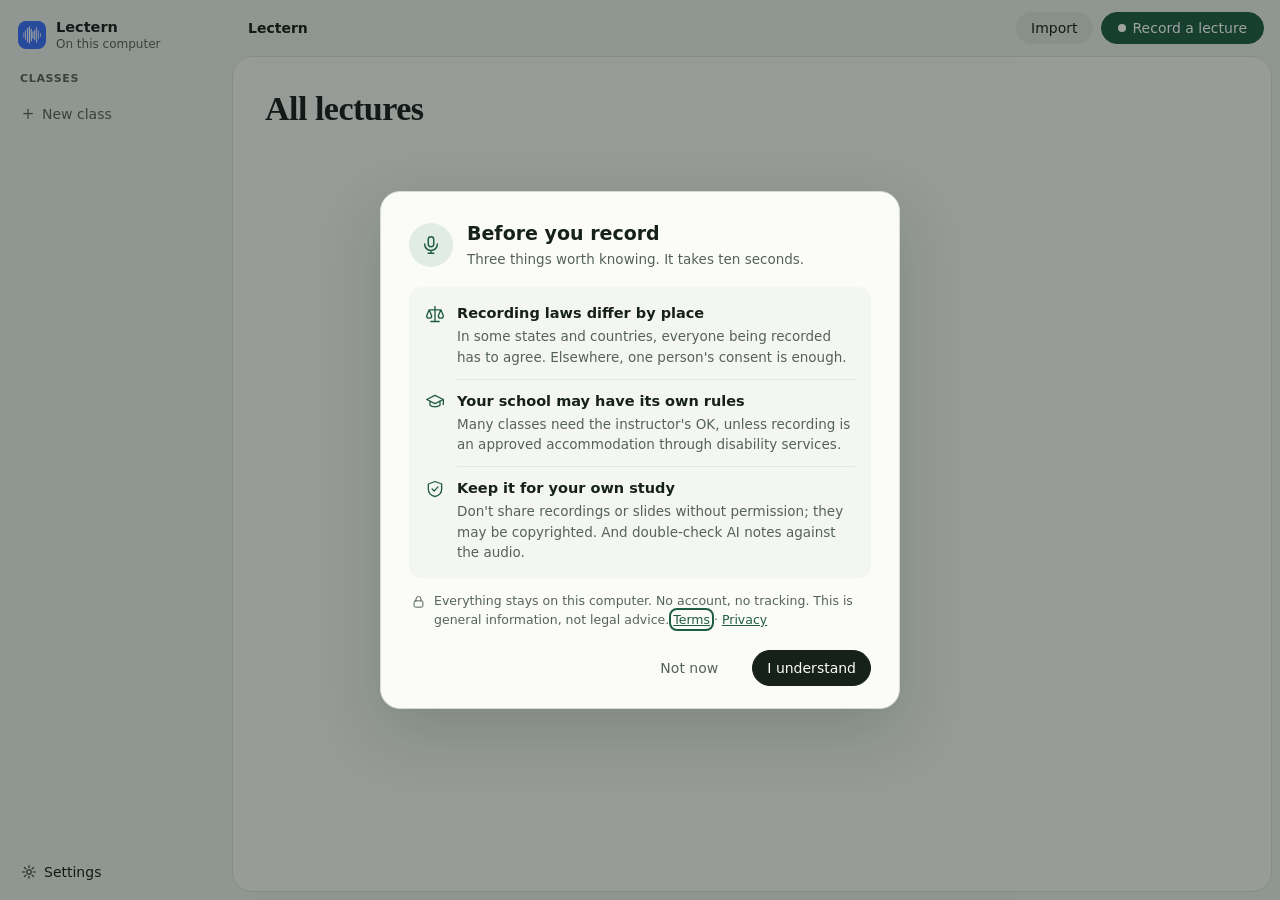
==== commit 583ac9e2: "chore: release 0.3.2 (redesign)" ====
--- a/web/index.html
+++ b/web/index.html
@@ -62,6 +62,7 @@
         <p id="libSub" class="sub"></p>
       </div>
       <div id="libEmpty" class="empty hidden">
+        <span class="empty-ico" aria-hidden="true"><svg viewBox="0 0 24 24"><rect x="9" y="3" width="6" height="11" rx="3"/><path d="M5 11a7 7 0 0 0 14 0M12 18v3M9 21h6"/></svg></span>
         <h2>No lectures yet</h2>
         <p>Press <b>Record a lecture</b> when class starts, or import a recording you already have. Everything stays on this computer.</p>
       </div>
@@ -237,7 +238,10 @@
 
 <dialog id="settingsDlg">
   <div class="set-wrap">
-    <h3>Settings</h3>
+    <header class="set-head">
+      <img src="/web/icon-180.png" alt="" width="40" height="40">
+      <div><h3>Settings</h3><p>On this computer</p></div>
+    </header>
     <section class="set-sec">
       <div class="set-label"><h4>Speech model</h4>
         <p>Turns speech into text. Bigger is more accurate but slower and needs more memory. Downloads only happen when you press a button.</p></div>
@@ -262,7 +266,7 @@
         <p>One shortcut starts a recording from anywhere, titled with the date and time; the same shortcut stops it and starts transcribing.</p></div>
       <div>
         <div class="shortcut-row">
-          <label class="check"><input type="checkbox" id="scEnabled"> Enabled</label>
+          <label class="check"><input type="checkbox" id="scEnabled" role="switch"> Enabled</label>
           <button type="button" id="scBtn" class="kbd" aria-describedby="scHint">⌘L</button>
         </div>
         <p class="hint" id="scHint"></p>
@@ -273,14 +277,14 @@
       <div class="set-label"><h4>Transcribe while recording</h4>
         <p>Turns each finished minute into text during the lecture, so a readable draft is there the moment you press Stop. The full-quality transcript still replaces it afterwards.</p></div>
       <div>
-        <label class="check"><input type="checkbox" id="liveEnabled"> Enabled</label>
+        <label class="check"><input type="checkbox" id="liveEnabled" role="switch"> Enabled</label>
         <p class="hint" id="liveHint"></p>
       </div>
     </section>
     <section class="set-sec hidden" id="updatesSec">
       <div class="set-label"><h4>Updates</h4><p>Lectern can tell you when a newer version is out. You choose whether to install it.</p></div>
       <div>
-        <label class="check"><input type="checkbox" id="updAuto"> Check for updates once a day</label>
+        <label class="check"><input type="checkbox" id="updAuto" role="switch"> Check for updates once a day</label>
         <div class="shortcut-row" style="margin-top:.6rem">
           <button type="button" id="updNow">Check now</button>
           <span class="hint" id="updLast" style="margin:0"></span>
--- a/web/app.css
+++ b/web/app.css
@@ -5,7 +5,11 @@
    focus. Reading text (transcript, notes) is serif; chrome stays system sans; times and counts are
    monospaced. System fonts only: the app makes no network requests, so no web fonts.
    Themes: light is :root; dark applies via prefers-color-scheme unless <html data-theme="light">,
-   and <html data-theme="dark"> forces it either way. Keep the two dark blocks identical. */
+   and <html data-theme="dark"> forces it either way. Keep the two dark blocks identical.
+   Structure follows the shared design language (~/design-language): the page sits on an inset
+   sheet; cards inside it are concentric (card radius = outer radius - inset); rows are tinted,
+   not outlined; quiet uppercase eyebrows label sections; actions are pills that press with a
+   spring; selection slides. Motion is transform/opacity only and stops under reduced motion. */
 :root{
   --ground:#EEF1EC; --side:#E3E8E1; --panel:#FBFCFA; --raised:#F4F6F2; --active:#D9E0D7;
   --ink:#17211C; --muted:#55625A; --faint:#5f6d65;
@@ -56,129 +60,183 @@
   --shade:rgba(0,0,0,.5); --scrim:rgba(4,8,6,.6);
   color-scheme:dark;
 }
+/* Shape and motion (theme-independent; the tints resolve against each theme's --ink). */
+:root{
+  --inset:8px;                 /* gap between the window frame and the sheet, and sheet to docked cards */
+  --r-sheet:20px;              /* the content sheet and dialogs */
+  --r-card:12px;               /* = --r-sheet - --inset: cards and panes */
+  --r-row:8px;                 /* rows inside a card padded by 4px: 12 - 4 */
+  --r-pill:999px;
+  --tint:color-mix(in srgb,var(--ink) 6%,transparent);       /* row surface */
+  --tint-2:color-mix(in srgb,var(--ink) 10%,transparent);    /* row surface, hovered / quiet pill */
+  --ring:color-mix(in srgb,var(--accent) 32%,transparent);
+  /* springs: cubic fallbacks, replaced by real spring curves where linear() exists */
+  --spring-open:cubic-bezier(.34,1.36,.64,1);
+  --spring-close:cubic-bezier(.22,1,.36,1);
+  --spring-press:cubic-bezier(.34,1.56,.64,1);
+  --swap:.24s cubic-bezier(.4,0,.2,1);
+}
+@supports (transition-timing-function:linear(0,1)){:root{
+  /* open: ~5% overshoot then settle (NotchDeck ND.open); close: critically damped */
+  --spring-open:linear(0,.043,.148,.284,.429,.568,.692,.796,.88,.943,.988,1.018,1.036,1.044,1.046,1.043,1.038,1.032,1.025,1.019,1.013,1.009,1.005,1.002,1,.999,.998,.998,.999,1);
+  --spring-close:linear(0,.0278,.0943,.1805,.2741,.3673,.4555,.5362,.6082,.6714,.7261,.7729,.8125,.8458,.8737,.8968,.9159,.9317,.9446,.9552,.9638,.9708,.9765,.9812,.9849,.9879,.9903,.9922,.9938,.9951,1);
+  /* press: quick and a little bouncy (ND.press) */
+  --spring-press:linear(0,.096,.32,.582,.814,.976,1.06,1.08,1.062,1.03,1.004,.99,.986,.99,.996,1);
+}}
 *{box-sizing:border-box}
 html,body{height:100%}
-body{margin:0;background:var(--ground);color:var(--ink);font:14px/1.45 var(--font);
+body{margin:0;background:var(--side);color:var(--ink);font:14px/1.45 var(--font);
   -webkit-font-smoothing:antialiased;overflow:hidden}
 .hidden{display:none !important}
 .grow{flex:1}
 .muted{color:var(--muted)}
 svg{width:16px;height:16px;fill:none;stroke:currentColor;stroke-width:1.5;stroke-linecap:round;stroke-linejoin:round;flex:none}
 :focus-visible{outline:2px solid var(--accent);outline-offset:2px}
-
-button{font:inherit;font-weight:500;cursor:pointer;border-radius:var(--radius-ctl);border:1px solid var(--control);
-  background:var(--panel);color:var(--ink);height:32px;padding:0 13px;display:inline-flex;align-items:center;
-  justify-content:center;gap:7px;white-space:nowrap;transition:background-color .12s,border-color .12s,transform .12s var(--ease)}
-button:hover{background:var(--raised)}
-button:active:not(:disabled){transform:scale(.97)}
+a:focus-visible{border-radius:4px}
+
+/* Eyebrow: the one small, tracked, uppercase section label. */
+.side-head,.set-label h4,.rv-label,.eyebrow{font:600 11px/1.3 var(--font);letter-spacing:.06em;text-transform:uppercase;color:var(--muted)}
+
+/* ---------- buttons: pills that press ---------- */
+button{font:inherit;font-weight:500;cursor:pointer;border-radius:var(--r-pill);border:1px solid transparent;
+  background:var(--tint);color:var(--ink);height:32px;padding:0 14px;display:inline-flex;align-items:center;
+  justify-content:center;gap:7px;white-space:nowrap;
+  transition:background-color .15s,border-color .15s,color .15s,opacity .15s,transform .38s var(--spring-press)}
+button:hover{background:var(--tint-2)}
+button:active:not(:disabled){transform:scale(.95);transition-duration:.15s,.15s,.15s,.15s,.1s}
 button.primary{background:var(--primary);border-color:var(--primary);color:var(--on-primary)}
 button.primary:hover{opacity:.88;background:var(--primary)}
-button.danger{background:var(--panel);border-color:var(--danger);color:var(--danger)}
+button.danger{background:transparent;border-color:var(--danger);color:var(--danger)}
 button.danger:hover{background:var(--danger);color:var(--on-danger)}
 button.ghost{background:transparent;border-color:transparent;color:var(--muted)}
-button.ghost:hover{background:var(--raised);color:var(--ink)}
+button.ghost:hover{background:var(--tint);color:var(--ink)}
 button:disabled{opacity:.55;cursor:not-allowed}
-button.tiny{height:26px;padding:0 9px;font-size:12px}
+button.tiny{height:26px;padding:0 10px;font-size:12px}
 input,select,textarea{font:inherit;color:var(--ink);background:var(--panel);
-  border:1px solid var(--control);border-radius:var(--radius-ctl);padding:7px 10px}
+  border:1px solid var(--control);border-radius:var(--r-row);padding:7px 10px;transition:border-color .15s,box-shadow .15s}
 select{height:32px;padding:0 8px}
-input:focus,select:focus,textarea:focus{outline:none;border-color:var(--accent)}
+input:focus,select:focus,textarea:focus{outline:none;border-color:var(--accent);box-shadow:0 0 0 3px var(--ring)}
 code{font:12px var(--mono)}
 
-/* ---------- shell ---------- */
+/* switches: the settings checkboxes and Follow audio */
+.check input[type=checkbox],.follow input{appearance:none;-webkit-appearance:none;flex:none;width:30px;height:18px;
+  border-radius:var(--r-pill);background:var(--control);position:relative;margin:0;padding:0;border:0;cursor:pointer;
+  transition:background-color .2s}
+.check input[type=checkbox]::after,.follow input::after{content:"";position:absolute;top:2px;left:2px;width:14px;height:14px;
+  border-radius:50%;background:var(--panel);transition:transform .42s var(--spring-press)}
+.check input[type=checkbox]:checked,.follow input:checked{background:var(--accent)}
+.check input[type=checkbox]:checked::after,.follow input:checked::after{transform:translateX(12px);background:var(--on-accent)}
+.check input[type=checkbox]:focus,.follow input:focus{box-shadow:none}
+.check input[type=checkbox]:focus-visible,.follow input:focus-visible{outline:2px solid var(--accent);outline-offset:2px}
+
+/* ---------- shell: frame + inset sheet ---------- */
 .app{height:100vh;display:grid;grid-template-columns:232px 1fr}
-.sidebar{background:var(--side);border-right:1px solid var(--line);padding:16px 10px 12px;
+.sidebar{background:var(--side);padding:16px 10px 12px;
   display:flex;flex-direction:column;overflow:auto;min-height:0}
-.brand{display:flex;align-items:center;gap:10px;padding:2px 8px 18px}
-.brand img{border-radius:7px}
+.brand{display:flex;align-items:center;gap:10px;padding:2px 8px 20px}
+.brand img{border-radius:8px}
 .brand b{display:block;font-size:14.5px;font-weight:600;line-height:18px}
 .brand span{display:block;color:var(--muted);font-size:12px;line-height:16px}
-.side-head{margin:0;padding:0 10px 6px;color:var(--muted);font-size:12px}
+.side-head{margin:0;padding:0 10px 8px}
 .folders{list-style:none;margin:0;padding:0;display:flex;flex-direction:column;gap:2px}
-.folders li{display:flex;align-items:center;gap:8px;height:32px;padding:0 10px;border-radius:var(--radius-ctl);
-  cursor:pointer;color:var(--ink);transition:background-color .12s}
-.folders li:hover{background:color-mix(in srgb,var(--ink) 7%,transparent)}
+.folders li{display:flex;align-items:center;gap:8px;height:34px;padding:0 10px;border-radius:var(--r-row);
+  cursor:pointer;color:var(--ink);transition:background-color .15s,transform .38s var(--spring-press)}
+.folders li:hover{background:var(--tint)}
+.folders li:active{transform:scale(.97);transition-duration:.15s,.1s}
 .folders li.sel{background:var(--active);font-weight:500}
 .folders li .ico{display:none}
 .folders li .lbl{overflow:hidden;text-overflow:ellipsis;white-space:nowrap}
-.folders li .n{margin-left:auto;font-size:12px;color:var(--muted);font:12px var(--mono)}
-.addfolder{margin-top:4px;justify-content:flex-start;background:none;border-color:transparent;color:var(--muted);
-  padding:0 10px 0 32px;width:100%}
-.addfolder:hover{background:color-mix(in srgb,var(--ink) 7%,transparent);color:var(--ink)}
+.folders li .n{margin-left:auto;color:var(--muted);font:12px var(--mono);font-variant-numeric:tabular-nums}
+.addfolder{margin-top:4px;justify-content:flex-start;background:none;color:var(--muted);
+  padding:0 10px;width:100%;border-radius:var(--r-row);font-weight:400}
+.addfolder::before{content:"+";width:14px;text-align:center;font-size:15px;line-height:1}
+.addfolder:hover{background:var(--tint);color:var(--ink)}
 .side-foot{margin-top:auto;padding-top:14px;display:flex;flex-direction:column;gap:6px}
 .storage-line{margin:0;padding:0 10px;font-size:12px;line-height:17px;color:var(--muted);white-space:pre-line}
-.side-btn{justify-content:flex-start;background:none;border-color:transparent;width:100%;padding:0 10px;font-weight:400}
-.side-btn:hover{background:color-mix(in srgb,var(--ink) 7%,transparent)}
+.side-btn{justify-content:flex-start;background:none;width:100%;padding:0 10px;font-weight:400;border-radius:var(--r-row)}
+.side-btn:hover{background:var(--tint)}
 .side-btn svg{color:var(--muted)}
 
-.main-col{display:flex;flex-direction:column;min-width:0;min-height:0}
-.bar{display:flex;align-items:center;gap:10px;height:56px;padding:0 24px;flex:none;
-  border-bottom:1px solid var(--line);background:var(--ground)}
+.main-col{display:flex;flex-direction:column;min-width:0;min-height:0;padding:0 var(--inset) var(--inset) 0}
+.bar{display:flex;align-items:center;gap:8px;height:56px;padding:0 8px 0 16px;flex:none;background:transparent}
 .bar h1{font-size:14px;font-weight:600;margin:0;white-space:nowrap;overflow:hidden;text-overflow:ellipsis}
 .menu-btn{display:none}
-#newBtn{background:var(--accent);border-color:var(--accent);color:var(--on-accent)}
+#newBtn{background:var(--accent);border-color:var(--accent);color:var(--on-accent);padding:0 16px}
 #newBtn:hover{background:var(--accent);opacity:.9}
 #newBtn .rec-dot{width:8px;height:8px;border-radius:50%;background:currentColor}
 .pill{display:flex;align-items:center;gap:10px;background:var(--panel);border:1px solid var(--line);
-  border-radius:999px;padding:3px 4px 3px 12px}
-.pill button{height:28px;border-radius:999px}
+  border-radius:var(--r-pill);padding:3px 4px 3px 12px}
+.pill button{height:28px}
 .dot{width:9px;height:9px;border-radius:50%;background:var(--rec);animation:pulse 1.4s ease-in-out infinite;flex:none}
 @keyframes pulse{0%,100%{opacity:1}50%{opacity:.3}}
 #recTime{font:600 13px var(--mono);font-variant-numeric:tabular-nums;min-width:48px}
 .meter{width:56px;height:5px;border-radius:3px;background:var(--rule);overflow:hidden}
 .meter i{display:block;height:100%;width:0;background:var(--ok);transition:width .12s linear}
-.banner{display:flex;align-items:center;flex-wrap:wrap;gap:8px 14px;padding:10px 24px;font-size:13px;
-  background:var(--accent-soft);color:var(--ink);border-bottom:1px solid var(--line)}
-
-main{flex:1;overflow:hidden;display:flex;flex-direction:column;min-height:0}
+.banner{display:flex;align-items:center;flex-wrap:wrap;gap:8px 14px;padding:10px 12px 10px 16px;font-size:13px;
+  background:var(--accent-soft);color:var(--ink);border-radius:var(--r-card);margin:0 0 var(--inset)}
+
+main{flex:1;overflow:hidden;display:flex;flex-direction:column;min-height:0;
+  background:var(--ground);border:1px solid var(--line);border-radius:var(--r-sheet)}
 .view{flex:1;overflow:auto;min-height:0}
-.icon-btn{width:32px;padding:0;background:transparent;border-color:transparent;color:var(--muted)}
-.icon-btn:hover{background:var(--raised);color:var(--ink)}
+.icon-btn{width:32px;padding:0;background:transparent;color:var(--muted)}
+.icon-btn:hover{background:var(--tint);color:var(--ink)}
 .icon-btn.danger-hover:hover{color:var(--danger)}
 
 /* ---------- library ---------- */
-.lib-main{padding:32px 28px 28px;max-width:1180px;min-height:100%;display:flex;flex-direction:column}
-.lib-head{margin-bottom:20px}
+.lib-main{padding:32px 28px 24px;max-width:1180px;min-height:100%;display:flex;flex-direction:column}
+.lib-head{margin-bottom:20px;padding:0 4px}
 .c-words.work{color:var(--accent-ink)}
 .lib-head h2{margin:0;font-family:var(--serif);font-size:34px;line-height:40px;font-weight:700;letter-spacing:-.015em}
 .sub{margin:6px 0 0;color:var(--muted);font:13.5px var(--mono);font-variant-numeric:tabular-nums}
-.cards{list-style:none;margin:0;padding:0;border-top:1px solid var(--line);overflow:visible}
+/* the list is one card; rows are tinted surfaces split by inset hairlines */
+.cards{list-style:none;margin:0;padding:4px;background:var(--panel);border:1px solid var(--line);border-radius:var(--r-card)}
 .cards:empty{display:none}
 .card{position:relative;display:grid;grid-template-columns:1fr 80px 120px 36px;align-items:center;gap:16px;
-  padding:14px 12px 14px 8px;border-bottom:1px solid var(--line);cursor:pointer;transition:background-color .12s}
-.card:hover{background:var(--raised)}
+  padding:13px 8px 13px 14px;border-radius:var(--r-row);cursor:pointer;
+  transition:background-color .15s,transform .38s var(--spring-press)}
+.card+.card::before{content:"";position:absolute;left:14px;right:14px;top:0;height:1px;background:var(--rule);transition:opacity .15s}
+.card:hover{background:var(--tint)}
+.card:hover::before,.card:hover+.card::before,.card:focus-visible::before,.card:focus-visible+.card::before{opacity:0}
+.card:active{transform:scale(.995);transition-duration:.15s,.1s}
+.card:focus-visible{outline-offset:-2px}
 .c-main{min-width:0}
 .card .t1{font-family:var(--serif);font-size:20px;line-height:26px;font-weight:600;overflow:hidden;text-overflow:ellipsis;white-space:nowrap}
-.card .t2{color:var(--muted);font-size:13px;margin-top:3px;display:flex;align-items:center;gap:8px;flex-wrap:wrap}
+.card .t2{color:var(--muted);font-size:13px;margin-top:4px;display:flex;align-items:center;gap:8px;flex-wrap:wrap}
 .c-len{text-align:right;font:15px var(--mono);font-variant-numeric:tabular-nums}
 .c-words{text-align:right;color:var(--muted);font:12.5px var(--mono);font-variant-numeric:tabular-nums;white-space:nowrap}
-.badge{display:inline-flex;align-items:center;height:20px;font-size:12px;font-weight:500;padding:0 7px;border-radius:4px;
-  margin-left:8px;background:var(--raised);color:var(--muted);vertical-align:1px;white-space:nowrap}
+.badge{display:inline-flex;align-items:center;height:20px;font:500 12px var(--font);padding:0 8px;border-radius:var(--r-pill);
+  margin-left:8px;background:var(--tint);color:var(--muted);vertical-align:3px;white-space:nowrap}
 .badge.work{background:var(--accent-soft);color:var(--accent-ink)}
 .badge.warn{background:var(--warn-bg);color:var(--warn-ink)}
 .badge.rec{background:var(--rec-bg);color:var(--rec-ink)}
-.card .chip{height:22px;padding:0 8px;font-size:12px;font-weight:400;border-radius:4px;border:1px solid var(--line);
-  background:transparent;color:var(--muted)}
-.card .chip:hover{border-color:var(--control);color:var(--ink);background:var(--panel)}
-.chip.pending{border-style:dashed}
-.card .more{width:32px;padding:0;background:transparent;border:0;color:var(--muted);font-size:16px}
-.card .more:hover{background:var(--active);color:var(--ink)}
-.empty{max-width:520px;padding:28px;background:var(--panel);border:1px dashed var(--control);border-radius:var(--radius)}
-.empty h2{margin:0 0 6px;font-size:16px;font-weight:600}
-.empty p{margin:0;color:var(--muted)}
+.card .chip{height:22px;padding:0 9px;font-size:12px;font-weight:500;border:0;background:var(--tint);color:var(--muted)}
+.card .chip:hover{color:var(--ink);background:var(--tint-2)}
+.chip.pending{box-shadow:inset 0 0 0 1px var(--control);background:transparent}
+.card .more{width:32px;padding:0;background:transparent;color:var(--muted);font-size:16px}
+.card .more:hover{background:var(--tint-2);color:var(--ink)}
+/* designed empty state: one quiet symbol, a semibold line, a muted detail */
+.empty{display:flex;flex-direction:column;align-items:center;text-align:center;gap:6px;
+  padding:48px 24px 52px;background:var(--panel);border:1px solid var(--line);border-radius:var(--r-card)}
+.empty-ico{display:grid;place-items:center;width:52px;height:52px;margin-bottom:8px;border-radius:50%;background:var(--accent-soft);color:var(--accent-ink)}
+.empty-ico svg{width:24px;height:24px;stroke-width:1.4}
+.empty h2{margin:0;font-size:16px;font-weight:600}
+.empty p{margin:0;color:var(--muted);max-width:42ch}
 
 /* menus that float: the only shadows */
 .card-menu,.move-menu,.dl-list{position:absolute;background:var(--panel);border:1px solid var(--line);
-  border-radius:9px;box-shadow:0 10px 30px var(--shade);padding:5px;z-index:20}
-.card-menu{right:10px;top:44px;min-width:160px}
-.move-menu{left:20px;top:100%;margin-top:-6px;min-width:200px}
-.card-menu button,.move-menu button{display:flex;gap:8px;width:100%;justify-content:flex-start;height:30px;
-  background:transparent;border:0;color:var(--ink);font-weight:400;padding:0 10px;border-radius:5px}
-.card-menu button:hover,.move-menu button:hover{background:var(--raised)}
+  border-radius:var(--r-card);box-shadow:0 12px 32px var(--shade);padding:4px;z-index:20;
+  transform-origin:top right;animation:pop .32s var(--spring-open)}
+@keyframes pop{from{opacity:0;transform:scale(.94) translateY(-4px)}}
+.card-menu{right:10px;top:44px;min-width:170px}
+.move-menu{left:20px;top:100%;margin-top:-6px;min-width:200px;transform-origin:top left}
+.card-menu button,.move-menu button{display:flex;gap:8px;width:100%;justify-content:flex-start;height:32px;
+  background:transparent;color:var(--ink);font-weight:400;padding:0 10px;border-radius:var(--r-row)}
+.card-menu button:hover,.move-menu button:hover{background:var(--tint)}
+.card-menu button:active,.move-menu button:active{transform:none}
 .card-menu button.danger-item:hover{color:var(--danger)}
-.move-menu .mm-head{font-size:12px;color:var(--muted);padding:4px 10px 6px}
-.move-menu button .ck{width:14px;color:var(--accent)}
-.move-menu hr{border:0;border-top:1px solid var(--line);margin:4px 0}
+.move-menu .mm-head{font:600 11px var(--font);letter-spacing:.06em;text-transform:uppercase;color:var(--muted);padding:6px 10px 6px}
+.move-menu button .ck{width:14px;color:var(--accent-ink)}
+.move-menu hr{border:0;border-top:1px solid var(--rule);margin:4px 6px}
 
 /* ---------- reader ---------- */
 #reader{display:flex;flex-direction:column;overflow:hidden;padding:0}
@@ -189,37 +247,37 @@
 .title-edit{font-size:20px;font-weight:600;padding:2px 8px;flex:1;max-width:520px}
 .meta{color:var(--muted);margin-top:4px}
 .class-row{display:flex;align-items:center;gap:8px;margin-top:10px;font-size:13px;color:var(--muted)}
-.class-row select{height:28px;font-size:13px;max-width:240px}
+.class-row select{height:28px;font-size:13px;max-width:240px;border-radius:var(--r-pill);padding:0 10px}
 .class-row .hint{margin:0}
-#lecBanner{margin-top:12px;padding:10px 12px;border-radius:var(--radius);font-size:13px;
+#lecBanner{margin-top:12px;padding:10px 14px;border-radius:var(--r-card);font-size:13px;
   background:var(--warn-bg);color:var(--warn-ink);border:1px solid var(--warn-line)}
-.resume-box{margin-top:12px;display:flex;align-items:center;gap:10px;padding:10px 12px;border-radius:var(--radius);
-  background:var(--panel);border:1px solid var(--line);font-size:13px}
+.resume-box{margin-top:12px;display:flex;align-items:center;gap:10px;padding:8px 8px 8px 14px;border-radius:var(--r-card);
+  background:var(--tint);font-size:13px}
 .resume-box .primary{margin-left:auto}
 .resume-box .ghost:not(.hidden){margin-left:auto}
 .resume-box .ghost:not(.hidden) + .primary{margin-left:0}
-.resume-box.quiet{background:none;border:0;padding:0;color:var(--muted)}
-.resume-box.quiet .primary{margin-left:4px;background:var(--panel);color:var(--ink);border-color:var(--control);height:28px}
-.job{margin:0 28px 12px;padding:14px 16px;background:var(--panel);border:1px solid var(--line);border-radius:var(--radius);flex:none}
-.job-row{display:flex;justify-content:space-between;font-size:13px;margin-bottom:8px;font-family:var(--mono);font-variant-numeric:tabular-nums}
-.bar-track{height:6px;background:var(--rule);border-radius:3px;overflow:hidden}
-.bar-track i{display:block;height:100%;width:0;background:var(--accent);transition:width .4s ease}
+.resume-box.quiet{background:none;padding:0;color:var(--muted)}
+.resume-box.quiet .primary{margin-left:4px;background:var(--tint);color:var(--ink);border-color:transparent;height:28px}
+.resume-box.quiet .primary:hover{background:var(--tint-2);opacity:1}
+.job{margin:0 28px 12px;padding:14px 16px;background:var(--panel);border:1px solid var(--line);border-radius:var(--r-card);flex:none}
+.job-row{display:flex;justify-content:space-between;align-items:center;font-size:13px;margin-bottom:8px;font-family:var(--mono);font-variant-numeric:tabular-nums}
+.bar-track{height:6px;background:var(--rule);border-radius:var(--r-pill);overflow:hidden}
+.bar-track i{display:block;height:100%;width:0;background:var(--accent);border-radius:inherit;transition:width .4s ease}
 /* An engine that reports no percentage (Parakeet): a moving segment, never a number. */
 .bar-track.indeterminate i{width:30%;animation:indeterminate 1.4s ease-in-out infinite}
 @keyframes indeterminate{from{transform:translateX(-100%)}to{transform:translateX(335%)}}
 .hint{font-size:12.5px;color:var(--muted);margin:6px 0 0}
 
 /* player + tape */
-.player{margin:0 28px 12px;padding:12px 16px 10px;background:var(--panel);border:1px solid var(--line);
-  border-radius:var(--radius);display:grid;grid-template-columns:auto auto auto 1fr;align-items:center;gap:14px;flex:none}
-.play{width:38px;height:38px;border-radius:50%;padding:0;background:var(--accent);border-color:var(--accent);color:var(--on-accent)}
+.play{width:40px;height:40px;border-radius:50%;padding:0;background:var(--accent);border-color:var(--accent);color:var(--on-accent);flex:none}
 .play:hover{background:var(--accent);opacity:.88}
+.play:active:not(:disabled){transform:scale(.9)}
 .play svg{width:15px;height:15px;fill:currentColor;stroke:none}
 .clock{margin:0;white-space:nowrap;font-family:var(--mono);font-variant-numeric:tabular-nums}
 .clock #curTime{font-size:17px;font-weight:600}
 .clock .of{color:var(--muted)}
-#rate{height:28px;font:13px var(--mono);font-variant-numeric:tabular-nums}
-#rate.off1{color:var(--accent-ink);border-color:var(--accent);font-weight:600}
+#rate{height:32px;border-radius:var(--r-pill);padding:0 10px;font:13px var(--mono);font-variant-numeric:tabular-nums;background:var(--tint);border-color:transparent}
+#rate.off1{color:var(--accent-ink);border-color:var(--accent);font-weight:600;background:var(--accent-soft)}
 .tape{position:relative;height:56px}
 .tape svg{position:absolute;inset:0 0 16px 0;width:100%;height:40px;stroke:none}
 .tape .bars rect{fill:var(--ahead)}
@@ -231,7 +289,7 @@
   transform:skewX(-6deg);box-shadow:0 0 0 1px color-mix(in srgb,var(--ink) 65%,transparent);pointer-events:none}
 .seek{position:absolute;left:0;right:0;top:0;width:100%;height:40px;margin:0;opacity:0;cursor:pointer}
 .seek:focus-visible{opacity:.001}
-.tape:has(.seek:focus-visible){outline:2px solid var(--accent);outline-offset:4px;border-radius:4px}
+.tape:has(.seek:focus-visible){outline:2px solid var(--accent);outline-offset:4px;border-radius:var(--r-pill)}
 .tape-scale{position:absolute;left:0;right:0;bottom:0;height:14px;font:11px var(--mono);color:var(--muted);font-variant-numeric:tabular-nums}
 .tape-scale span{position:absolute;transform:translateX(-50%);white-space:nowrap}
 .tape-scale span:first-child{transform:none}
@@ -240,10 +298,10 @@
 
 /* notes | transcript */
 .tabs{display:none}
-.panes{flex:1;display:grid;grid-template-columns:minmax(0,7fr) minmax(0,5fr);gap:12px;min-height:0;padding:0 28px 24px}
+.panes{flex:1;display:grid;grid-template-columns:minmax(0,7fr) minmax(0,5fr);gap:12px;min-height:0;padding:0 28px 12px}
 .pane{min-width:0;min-height:0;overflow:auto;padding:16px 20px 20px;background:var(--panel);border:1px solid var(--line);
-  border-radius:var(--radius);overscroll-behavior:contain;-webkit-overflow-scrolling:touch;outline:none}
-.pane:focus-visible{box-shadow:inset 0 0 0 2px var(--accent-soft)}
+  border-radius:var(--r-card);overscroll-behavior:contain;-webkit-overflow-scrolling:touch;outline:none}
+.pane:focus-visible{box-shadow:inset 0 0 0 2px var(--ring)}
 .pane h3{margin:0 0 10px;font-family:var(--serif);font-size:18px;font-weight:700}
 .pane-head{display:flex;align-items:center;gap:12px;margin-bottom:10px;position:sticky;top:-16px;
   background:var(--panel);padding:16px 0 8px;margin-top:-16px;z-index:2}
@@ -251,110 +309,122 @@
 .pane-head #jumpNow{margin-left:auto;background:var(--mark);border-color:transparent;color:var(--on-mark)}
 .pane-head #jumpNow:hover{background:var(--mark);filter:brightness(.95)}
 .pane-head #jumpNow + .follow{margin-left:0}
-.follow{font-size:12.5px;color:var(--muted);margin-left:auto;display:flex;align-items:center;gap:7px;cursor:pointer}
-.follow input{appearance:none;width:26px;height:16px;border-radius:999px;background:var(--control);position:relative;
-  margin:0;padding:0;border:0;cursor:pointer;transition:background-color .15s}
-.follow input::after{content:"";position:absolute;top:2px;left:2px;width:12px;height:12px;border-radius:50%;background:var(--on-primary);
-  transition:transform .15s var(--ease)}
-.follow input:checked{background:var(--ink)}
-.follow input:checked::after{transform:translateX(10px)}
+.follow{font-size:12.5px;color:var(--muted);margin-left:auto;display:flex;align-items:center;gap:8px;cursor:pointer}
 
 .transcript{font-family:var(--serif);font-size:17px;line-height:1.6;max-width:68ch}
 /* The live draft: dashed accent edge, so it never reads as the finished transcript. */
-.draft-note{margin:0 0 10px;max-width:68ch;padding:6px 10px;border-radius:var(--radius-ctl);font-size:12.5px;
+.draft-note{margin:0 0 10px;max-width:68ch;padding:7px 12px;border-radius:var(--r-row);font-size:12.5px;
   color:var(--accent-ink);background:var(--accent-soft);border-left:2px dashed var(--accent)}
 .draft-note:not(.hidden) + .transcript{color:var(--muted)}
-.s{content-visibility:auto;contain-intrinsic-size:auto 64px;margin:0 -8px 2px;padding:4px 8px;border-radius:var(--radius-ctl);cursor:pointer;transition:background-color .12s}
-.s:hover{background:var(--raised)}
+.s{content-visibility:auto;contain-intrinsic-size:auto 64px;margin:0 -8px 2px;padding:4px 8px;border-radius:var(--r-row);cursor:pointer;transition:background-color .15s}
+.s:hover{background:var(--tint)}
 /* the sentence playing: a highlighter stroke laid behind the text, not a box */
 .s.active{background:linear-gradient(100deg,transparent 0,var(--hi-wash) 1.2%,var(--hi-wash) 98.5%,transparent 100%) 0 62%/100% 88% no-repeat;
-  box-shadow:inset 3px 0 0 var(--mark);border-radius:2px var(--radius-ctl) var(--radius-ctl) 2px}
+  box-shadow:inset 3px 0 0 var(--mark);border-radius:2px var(--r-row) var(--r-row) 2px}
 .s .ts{font:12px var(--mono);font-variant-numeric:tabular-nums;color:var(--muted);margin-right:8px;user-select:none}
 .s.active .ts{color:var(--ink)}
 .w{border-radius:3px;padding:0 .5px}
 .w:hover{background:var(--active)}
 .w.on{background:var(--mark);color:var(--on-mark)}
 .notes{max-width:68ch;font-family:var(--serif);font-size:16.5px}
-.note-sum{line-height:1.6;font-size:16.5px;padding:12px 14px;background:var(--raised);border-radius:var(--radius);margin:0 0 14px}
-.note-warn{font-size:13px;line-height:1.5;color:var(--muted);background:var(--raised);border-radius:var(--radius);
+.note-sum{line-height:1.6;font-size:16.5px;padding:14px 16px;background:var(--tint);border-radius:var(--r-row);margin:0 0 16px}
+.note-warn{font-size:13px;line-height:1.5;color:var(--muted);background:var(--tint);border-radius:var(--r-row);
   padding:10px 12px;margin:0 0 14px}
-h4.nsec{font-family:var(--font);margin:18px 0 4px;font-size:13px;font-weight:600;color:var(--muted)}
+h4.nsec{font-family:var(--font);margin:20px 0 4px;font-size:13px;font-weight:600;color:var(--muted)}
 h4.nsec:first-child{margin-top:0}
 .nlist{list-style:none;margin:0 -8px;padding:0;display:flex;flex-direction:column;gap:1px}
 .nb{display:grid;grid-template-columns:48px 1fr;gap:8px;align-items:baseline;width:100%;height:auto;text-align:left;
-  justify-content:stretch;background:transparent;border:0;border-radius:var(--radius-ctl);padding:6px 8px;
+  justify-content:stretch;background:transparent;border:0;border-radius:var(--r-row);padding:6px 8px;
   font-family:var(--serif);font-size:16.5px;font-weight:400;line-height:1.55;color:var(--ink);white-space:normal}
-.nb:hover{background:var(--raised)}
+.nb:hover{background:var(--tint)}
+.nb:active:not(:disabled){transform:scale(.99)}
 .nb:hover .nt,.nb:focus-visible .nt{background:var(--mark);color:var(--on-mark);text-decoration-color:transparent;border-radius:2px;box-shadow:0 0 0 2px var(--mark)}
 .nb .nt{font:12px var(--mono);color:var(--muted);font-variant-numeric:tabular-nums;text-decoration:underline;
   text-decoration-color:var(--control);text-underline-offset:3px}
 .nb.approx .nt{opacity:.7}
 .nb.approx .nt::after{content:"~";margin-left:1px}
 .nb.unverified span:last-child::after{content:" ?";color:var(--danger);font-weight:600}
-.quiz{margin-top:20px;border-top:1px solid var(--rule);padding-top:14px}
-.quiz>summary{cursor:pointer;font-weight:600;font-family:var(--font)}
-.qa{margin:8px 0 0 2px}
-.qa>summary{cursor:pointer;padding:4px 0}
-.qa p{font-family:var(--serif);margin:2px 0 6px 16px;color:var(--muted);border-left:2px solid var(--line);padding-left:10px}
+.quiz{margin-top:20px;padding:4px;border-radius:var(--r-card);background:var(--tint)}
+.quiz>summary{cursor:pointer;font-weight:600;font-family:var(--font);padding:8px 10px;border-radius:var(--r-row)}
+.quiz>summary:hover{background:var(--tint)}
+.qa{margin:0 4px 4px;padding:2px 8px;border-radius:var(--r-row);background:var(--panel)}
+.qa>summary{cursor:pointer;padding:6px 0}
+.qa p{font-family:var(--serif);margin:2px 0 8px 16px;color:var(--muted);border-left:2px solid var(--line);padding-left:10px}
 .note-foot{margin-top:20px;padding-top:10px;border-top:1px solid var(--rule);font-size:12px;color:var(--muted);
   display:flex;align-items:center;gap:8px;flex-wrap:wrap}
+/* empty panes (no transcript / no notes yet): a designed state with one pill action */
+#notes>p.muted:only-child,#transcript>p.muted:only-child{display:flex;flex-direction:column;align-items:center;gap:12px;
+  text-align:center;margin:28px auto;max-width:36ch;font-family:var(--font);font-size:14px}
+#notes>p.muted:only-child button,#transcript>p.muted:only-child button{background:var(--accent);color:var(--on-accent);padding:0 16px}
+#notes>p.muted:only-child button:hover,#transcript>p.muted:only-child button:hover{opacity:.9;background:var(--accent)}
 
 /* download menu */
 .dl-menu{position:relative}
 .dl-list{right:0;top:calc(100% + 4px);min-width:260px}
-.dl-list a{display:block;padding:8px 10px;border-radius:5px;color:var(--ink);text-decoration:none}
-.dl-list a:hover{background:var(--raised)}
+.dl-list a{display:block;padding:8px 10px;border-radius:var(--r-row);color:var(--ink);text-decoration:none}
+.dl-list a:hover{background:var(--tint)}
 .dl-list a b{display:block;font-weight:500}
 .dl-list a span{display:block;font-size:12px;color:var(--muted);margin-top:1px}
 .dl-list .dl-none{padding:8px 10px;font-size:12.5px;color:var(--muted)}
-.dl-list .dl-more{font-size:12px;color:var(--muted);padding:9px 10px 3px;border-top:1px solid var(--line);margin-top:4px}
+.dl-list .dl-more{font:600 11px var(--font);letter-spacing:.06em;text-transform:uppercase;color:var(--muted);padding:10px 10px 4px;border-top:1px solid var(--rule);margin-top:4px}
 .dl-list a.small{padding:5px 10px}
 .dl-list a.small b{font-weight:400;font-size:13px}
 
 /* ---------- dialogs: they float, so they get the shadow ---------- */
-dialog{border:1px solid var(--line);border-radius:12px;padding:0;background:var(--panel);color:var(--ink);
+dialog{border:1px solid var(--line);border-radius:var(--r-sheet);padding:0;background:var(--panel);color:var(--ink);
   max-width:480px;width:92vw;box-shadow:0 24px 64px var(--shade)}
-dialog::backdrop{background:var(--scrim)}
-dialog[open]{animation:sheet .22s var(--ease)}
-@keyframes sheet{from{opacity:0;transform:translateY(10px)}}
+dialog::backdrop{background:var(--scrim);animation:fade .2s ease}
+dialog[open]{animation:sheet .5s var(--spring-open)}
+@keyframes sheet{from{opacity:0;transform:translateY(12px) scale(.96)}}
+@keyframes fade{from{opacity:0}}
 #newForm,#importForm,#folderForm,#deleteForm{padding:24px}
 dialog h3{margin:0 0 16px;font-size:18px;font-weight:600}
 #newForm label,#importForm label,#folderForm label{display:block;font-size:13px;font-weight:500;margin-bottom:14px}
-#newForm input,#newForm select,#importForm input,#importForm select,#folderForm input{width:100%;margin-top:6px}
-menu{display:flex;gap:8px;justify-content:flex-end;margin:18px 0 0;padding:0}
-.mic{font-size:13px;padding:10px 12px;border-radius:var(--radius);background:var(--raised);color:var(--muted)}
+#newForm input,#newForm select,#importForm input,#importForm select,#folderForm input{width:100%;margin-top:6px;height:36px}
+#importForm input[type=file]{height:auto;padding:8px}
+menu{display:flex;gap:8px;justify-content:flex-end;margin:20px 0 0;padding:0}
+menu button{min-width:84px}
+.mic{font-size:13px;padding:10px 14px;border-radius:var(--r-card);background:var(--tint);color:var(--muted)}
 .mic.ok{color:var(--ok)} .mic.bad{color:var(--danger)}
 #deleteWhat{font-weight:600;color:var(--ink)}
 #deleteForm .hint{margin:0 0 8px}
 
-/* settings: label column + panel per section */
+/* settings: header, then sections of eyebrow + note beside a card */
 #settingsDlg{max-width:none;width:min(860px,94vw);max-height:90vh;overflow:auto}
 .set-wrap{padding:24px 28px}
 .set-wrap>h3{font-size:20px;margin-bottom:6px}
-.set-sec{display:grid;grid-template-columns:220px 1fr;gap:24px;padding:20px 0;border-top:1px solid var(--rule)}
-.set-sec:first-of-type{border-top:0}
-.set-label h4{margin:0 0 4px;font-size:14px;font-weight:600}
+.set-head{display:flex;align-items:center;gap:12px;margin:0 0 14px}
+.set-head img{border-radius:10px;flex:none}
+.set-head h3{margin:0;font-size:20px;line-height:24px}
+.set-head p{margin:1px 0 0;font-size:12.5px;color:var(--muted)}
+.set-sec{display:grid;grid-template-columns:200px 1fr;gap:24px;padding:14px 0}
+.set-label h4{margin:12px 0 6px}
 .set-label p{margin:0;font-size:12.5px;color:var(--muted);line-height:1.5}
+.set-sec>:last-child{min-width:0;padding:14px 16px;background:var(--raised);border-radius:var(--r-card)}
+.set-sec>:last-child>.hint:first-child{margin-top:0}
 .set-wrap>h4{margin:20px 0 4px;font-size:14px;font-weight:600}
-.models{list-style:none;margin:8px 0;padding:0;display:flex;flex-direction:column;gap:6px}
-.models li{display:flex;align-items:center;gap:12px;border:1px solid var(--line);border-radius:var(--radius);padding:10px 12px}
-.models li.sel{border-color:var(--ink);box-shadow:inset 0 0 0 1px var(--ink)}
+.set-wrap>menu{position:sticky;bottom:0;margin:6px -28px -24px;padding:12px 28px 20px;background:var(--panel);border-top:1px solid var(--rule)}
+.models{list-style:none;margin:10px 0 2px;padding:0;display:flex;flex-direction:column;gap:4px}
+.models li{display:flex;align-items:center;gap:12px;border-radius:var(--r-row);padding:10px 10px 10px 12px;background:var(--panel);
+  transition:box-shadow .2s}
+.models li.sel{box-shadow:inset 0 0 0 1.5px var(--accent)}
 .models li.unavailable{opacity:.55}
 .models .m-main{flex:1;min-width:0}
 .models .m-name{font-weight:600}
 .models .m-note{font-size:12.5px;color:var(--muted)}
-.models .tag{font-size:12px;border-radius:4px;padding:1px 6px;background:var(--raised);color:var(--muted);margin-left:6px;font-weight:500}
-.models button.primary{background:var(--panel);color:var(--ink);border-color:var(--control)}
-.models button.primary:hover{background:var(--raised)}
+.models .tag{font-size:11.5px;border-radius:var(--r-pill);padding:1px 8px;background:var(--tint);color:var(--muted);margin-left:6px;font-weight:500;white-space:nowrap}
+.models li.sel .tag{background:var(--accent-soft);color:var(--accent-ink)}
+.models button.primary{background:var(--tint);color:var(--ink);border-color:transparent}
+.models button.primary:hover{background:var(--tint-2);opacity:1}
 .hint.err{color:var(--danger)}
 .hint.rec{color:var(--ink)}
 .links{display:flex;flex-wrap:wrap;gap:6px 16px;margin:10px 0 0;font-size:13px}
 .links a,.notice-foot a,.legal-text a{color:var(--accent-ink)}
 .shortcut-row{display:flex;align-items:center;gap:14px;margin-top:8px}
-.check{display:flex;align-items:center;gap:6px;font-size:13px}
-button.kbd{font-family:var(--mono);font-variant-numeric:tabular-nums;letter-spacing:.04em;min-width:72px}
-button.kbd.listening{border-color:var(--accent);color:var(--accent-ink)}
-textarea.diag{width:100%;margin-top:10px;font:12px/1.4 var(--mono);background:var(--raised);resize:vertical}
+.check{display:flex;align-items:center;gap:10px;font-size:13px;cursor:pointer}
+button.kbd{font-family:var(--mono);font-variant-numeric:tabular-nums;letter-spacing:.04em;min-width:72px;background:var(--panel);border-color:var(--control)}
+button.kbd.listening{border-color:var(--accent);color:var(--accent-ink);box-shadow:0 0 0 3px var(--ring)}
+textarea.diag{width:100%;margin-top:10px;font:12px/1.4 var(--mono);background:var(--panel);resize:vertical}
 .donate{display:flex;align-items:center;gap:12px;flex-wrap:wrap}
 
 /* storage */
@@ -362,14 +432,14 @@
 .st-head{display:flex;justify-content:space-between;align-items:baseline;gap:10px;margin-bottom:8px}
 .st-head b{font:600 20px var(--mono);font-variant-numeric:tabular-nums}
 .st-head span{font-size:12.5px;color:var(--muted)}
-.st-bar{display:flex;height:8px;border-radius:999px;overflow:hidden;background:var(--rule)}
+.st-bar{display:flex;height:8px;border-radius:var(--r-pill);overflow:hidden;background:var(--rule)}
 .st-bar i{display:block;height:100%;min-width:0}
 .st-bar i.tiny{min-width:3px}
 .st-scale{display:flex;justify-content:space-between;font-size:12px;color:var(--muted);margin:5px 0 10px}
 .st-list{list-style:none;margin:0;padding:0;display:grid}
 .st-list li{display:grid;grid-template-columns:10px 1fr auto;gap:10px;align-items:baseline;padding:7px 0;border-bottom:1px solid var(--rule)}
 .st-list li:last-child{border-bottom:0}
-.st-dot{width:10px;height:10px;border-radius:3px;align-self:center}
+.st-dot{width:10px;height:10px;border-radius:50%;align-self:center}
 .st-name{font-size:13.5px}
 .st-name small{display:block;font-size:12px;color:var(--muted);line-height:1.4}
 .st-size{font:12.5px var(--mono);font-variant-numeric:tabular-nums}
@@ -380,20 +450,20 @@
 .notice{padding:28px 28px 22px}
 .notice svg{width:100%;height:100%;stroke-width:1.6}
 .notice-head{display:flex;gap:14px;align-items:center;margin-bottom:18px}
-.notice-badge{flex:none;width:44px;height:44px;padding:11px;border-radius:50%;background:var(--raised);color:var(--ink)}
+.notice-badge{flex:none;width:44px;height:44px;padding:11px;border-radius:50%;background:var(--accent-soft);color:var(--accent-ink)}
 .notice-head h3{margin:0;font-size:19px}
 .notice-head p{margin:2px 0 0;color:var(--muted);font-size:13.5px}
-.notice-points{list-style:none;margin:0;padding:0;display:grid;gap:2px}
-.notice-points li{display:flex;gap:12px;padding:12px 4px;border-top:1px solid var(--rule)}
-.notice-points li:first-child{border-top:0}
-.notice-points .ic{flex:none;width:20px;height:20px;margin-top:1px;color:var(--muted)}
+.notice-points{list-style:none;margin:0;padding:4px;display:grid;gap:0;background:var(--raised);border-radius:var(--r-card)}
+.notice-points li{position:relative;display:flex;gap:12px;padding:12px}
+.notice-points li+li::before{content:"";position:absolute;left:44px;right:12px;top:0;height:1px;background:var(--rule)}
+.notice-points .ic{flex:none;width:20px;height:20px;margin-top:1px;color:var(--accent-ink)}
 .notice-points b{display:block;font-size:14.5px;font-weight:600;margin-bottom:2px}
 .notice-points span:not(.ic){display:block;font-size:13.5px;line-height:1.5;color:var(--muted)}
 .notice-foot{display:flex;gap:8px;align-items:flex-start;margin:14px 2px 0;font-size:12.5px;line-height:1.5;color:var(--muted)}
 .notice-foot .lock{flex:none;width:15px;height:15px;margin-top:2px}
 .notice-actions{display:flex;justify-content:flex-end;gap:8px;margin:20px 0 0;padding:0}
-.notice-actions button{min-width:110px}
-.legal-text{font-size:14px;line-height:1.6;max-height:64vh;overflow:auto;background:var(--raised);border-radius:var(--radius);
+.notice-actions button{min-width:110px;height:36px}
+.legal-text{font-size:14px;line-height:1.6;max-height:64vh;overflow:auto;background:var(--raised);border-radius:var(--r-card);
   padding:6px 22px 16px;margin:10px 0 0;overflow-wrap:anywhere}
 #legalDlg{width:min(720px,92vw);max-width:none}
 .legal-text h3{font-size:18px;margin:14px 0 8px}
@@ -405,17 +475,19 @@
 .legal-text th,.legal-text td{border:1px solid var(--line);padding:5px 7px;text-align:left;vertical-align:top}
 
 .toast{position:fixed;bottom:24px;left:50%;transform:translateX(-50%);background:var(--primary);color:var(--on-primary);
-  padding:10px 16px;border-radius:9px;font-size:13.5px;z-index:50;max-width:80vw;box-shadow:0 8px 24px var(--shade)}
+  padding:10px 18px;border-radius:var(--r-card);font-size:13.5px;z-index:50;max-width:80vw;box-shadow:0 8px 24px var(--shade);
+  animation:toast .5s var(--spring-open)}
+@keyframes toast{from{opacity:0;transform:translateX(-50%) translateY(14px) scale(.96)}}
 
 
 /* library storage bar */
-.libstore{margin-top:auto;padding-top:28px}
-.sb-track{display:flex;gap:2px;height:10px;border-radius:5px;overflow:hidden;background:var(--rule)}
+.libstore{margin-top:auto;padding:28px 4px 0}
+.sb-track{display:flex;gap:2px;height:8px;border-radius:var(--r-pill);overflow:hidden;background:var(--rule)}
 .sb-track i{display:block;min-width:4px}
 .sb-lectures{background:var(--st-lectures)} .sb-speech{background:var(--sb-speech)} .sb-notes{background:var(--sb-notes)}
 .sb-legend{list-style:none;margin:10px 0 0;padding:0;display:flex;flex-wrap:wrap;gap:6px 28px;font-size:13px;color:var(--muted)}
 .sb-legend li{display:flex;align-items:center;gap:8px}
-.sb-legend li i{width:12px;height:12px;border-radius:3px}
+.sb-legend li i{width:10px;height:10px;border-radius:50%}
 .sb-legend .t{color:var(--ink);font-size:12.5px}
 
 /* reader: breadcrumb, on-device tag, title duration */
@@ -424,18 +496,17 @@
 .crumb b{color:var(--muted);font-weight:400}
 .crumb #crumbTitle{overflow:hidden;text-overflow:ellipsis}
 #appTitle{flex:none}
-.device-tag{font-size:12.5px;padding:3px 10px;border-radius:999px;background:var(--accent-soft);color:var(--accent-ink);
-  border:1px solid color-mix(in srgb,var(--accent) 35%,transparent);white-space:nowrap}
+.device-tag{font-size:12px;font-weight:500;padding:3px 10px;border-radius:var(--r-pill);background:var(--accent-soft);color:var(--accent-ink);white-space:nowrap}
 .lec-dur{font-size:16px;color:var(--muted);margin-left:12px;white-space:nowrap}
 
-/* docked transport */
-.player{margin:0;padding:12px 28px;border:0;border-top:1px solid var(--line);border-radius:0;background:var(--ground);
-  display:flex;align-items:center;gap:14px;flex:none}
-.skip{position:relative;width:38px;height:38px;padding:0;border-radius:50%;background:transparent;border-color:transparent;color:var(--ink)}
+/* docked transport: a card inset from the sheet, concentric with it */
+.player{margin:0 var(--inset) var(--inset);padding:10px 16px 10px 10px;border:1px solid var(--line);border-radius:var(--r-card);
+  background:var(--panel);display:flex;align-items:center;gap:12px;flex:none}
+.skip{position:relative;width:38px;height:38px;padding:0;border-radius:50%;background:transparent;color:var(--ink);flex:none}
 .skip svg{width:30px;height:30px;fill:none;stroke:currentColor;stroke-width:1.6;stroke-linecap:round;stroke-linejoin:round}
 .skip span{position:absolute;inset:0;display:grid;place-items:center;font:600 9.5px var(--mono);padding-top:2px}
-.skip:hover{background:var(--raised)}
-.player .tape{flex:1;min-width:80px;height:24px}
+.skip:hover{background:var(--tint)}
+.player .tape{flex:1;min-width:80px;height:24px;margin:0 6px}
 .player .tape svg,.player .tape-scale{display:none}
 .player .tape::before{content:"";position:absolute;left:0;right:0;top:10px;height:4px;border-radius:2px;background:var(--ahead)}
 .tape-fill{position:absolute;left:0;top:10px;height:4px;width:0;border-radius:2px;background:var(--mark);pointer-events:none}
@@ -444,15 +515,15 @@
 .player .seek{top:0;height:24px}
 .player .clock{font-size:14px}
 .player .clock #curTime{font-size:14px;font-weight:500}
-#rate{height:32px;border-radius:999px;padding:0 10px}
 
 /* transcript: timestamp gutter, text not yet reached is dimmed */
 .s{position:relative;padding-left:72px}
 .s .ts{position:absolute;left:8px;top:4px;line-height:27px;margin:0;font-size:12.5px}
 .s.active ~ .s:not(:hover){color:var(--muted)}
 .s.active ~ .s .ts{opacity:.8}
-.jump{position:sticky;bottom:4px;display:flex;align-items:center;gap:8px;margin:12px auto 0;width:max-content;height:34px;
-  padding:0 16px;border-radius:var(--radius-ctl);background:var(--panel);border:1px solid var(--control);color:var(--ink);z-index:3}
+.jump{position:sticky;bottom:6px;display:flex;align-items:center;gap:8px;margin:12px auto 0;width:max-content;height:36px;
+  padding:0 16px 0 12px;border-radius:var(--r-pill);background:var(--panel);border:1px solid var(--control);color:var(--ink);z-index:3;
+  box-shadow:0 6px 18px var(--shade);animation:pop .4s var(--spring-open);transform-origin:bottom center}
 .jump:hover{background:var(--raised)}
 .jump svg{width:18px;height:18px;fill:none;stroke:var(--mark);stroke-width:2;stroke-linecap:round;stroke-linejoin:round}
 .jump.hidden{display:none}
@@ -462,71 +533,88 @@
 /* ---------- narrow windows and phones ---------- */
 @media (max-width:900px){
   .app{grid-template-columns:1fr}
-  .sidebar{position:fixed;inset:0 auto 0 0;width:min(300px,86vw);z-index:40;transform:translateX(-100%);
-    transition:transform .25s var(--ease);box-shadow:none}
-  .side-open .sidebar{transform:none;box-shadow:0 0 0 100vmax var(--scrim)}
+  .main-col{padding:0 var(--inset) var(--inset)}
+  .sidebar{position:fixed;inset:0 auto 0 0;width:min(300px,86vw);z-index:40;transform:translateX(-102%);
+    border-radius:0 var(--r-sheet) var(--r-sheet) 0;transition:transform .42s var(--spring-close);box-shadow:none}
+  .side-open .sidebar{transform:none;box-shadow:0 0 0 100vmax var(--scrim);transition-timing-function:var(--spring-open);transition-duration:.5s}
   .menu-btn{display:inline-flex}
-  .bar{padding:0 12px;gap:6px}
-  .lib-main{padding:20px 16px 24px}
+  .bar{padding:0 0 0 4px;gap:4px}
+  .lib-main{padding:20px 12px 20px}
   .reader-head{padding:18px 16px 10px}
-  .job{margin:0 16px 10px}
-  .player{padding:10px 16px;gap:8px;flex-wrap:wrap}
-  .player .tape{order:5;flex:1 1 100%;min-width:0}
+  .job{margin:0 12px 10px}
+  .player{padding:8px 12px 10px 8px;gap:6px;flex-wrap:wrap}
+  .player .tape{order:5;flex:1 1 100%;min-width:0;margin:0 6px}
   .player .clock{margin-left:auto}
   .s{padding-left:60px}
-  /* one pane at a time: Notes | Transcript */
-  .tabs{display:flex;gap:2px;margin:0 16px 10px;padding:2px;background:var(--active);border-radius:var(--radius);flex:none}
-  .tabs button{flex:1;height:30px;border:0;background:transparent;color:var(--muted);border-radius:6px}
+  /* one pane at a time: Notes | Transcript, a segmented control whose selection slides */
+  .tabs{position:relative;display:flex;gap:0;margin:0 12px 10px;padding:3px;background:var(--tint);border-radius:var(--r-pill);flex:none}
+  .tabs::before{content:"";position:absolute;top:3px;left:3px;bottom:3px;width:calc(50% - 3px);border-radius:var(--r-pill);
+    background:var(--panel);box-shadow:0 0 0 1px var(--line),0 1px 2px var(--shade);transition:transform .46s var(--spring-open)}
+  .tabs:has(button.on[data-tab="transcript"])::before{transform:translateX(100%)}
+  .tabs button{position:relative;z-index:1;flex:1;height:30px;border:0;background:transparent;color:var(--muted);transition:color .2s,transform .38s var(--spring-press)}
+  .tabs button:hover{background:transparent;color:var(--ink)}
   .transcript{font-size:16px}
   .notes,.nb,.note-sum{font-size:16px}
-  .tabs button.on{background:var(--panel);color:var(--ink);box-shadow:0 0 0 1px var(--line)}
-  .panes{display:flex;flex-direction:column;padding:0 16px 16px}
-  .pane{flex:1 1 0}
+  .tabs button.on{color:var(--ink);font-weight:600}
+  .panes{display:flex;flex-direction:column;padding:0 12px 10px}
+  .pane{flex:1 1 0;padding:14px 16px 18px}
+  .pane-head{top:-14px;margin-top:-14px;padding-top:14px}
   .panes[data-tab="notes"] .transcript-pane{display:none}
   .panes[data-tab="transcript"] .notes-pane{display:none}
-  .set-sec{grid-template-columns:1fr;gap:10px}
+  .set-sec{grid-template-columns:1fr;gap:8px;padding:10px 0}
+  .set-label h4{margin-top:4px}
 }
 @media (max-width:600px){
   #importBtn{display:none}
-  #newBtn{padding:0 11px}
-  .card{grid-template-columns:1fr auto 32px;gap:10px;padding:12px 8px 12px 14px}
+  #newBtn{padding:0 12px}
+  .card{grid-template-columns:1fr auto 32px;gap:10px;padding:12px 4px 12px 12px}
+  .card+.card::before{left:12px;right:12px}
+  .card .t2{flex-wrap:nowrap;overflow:hidden;white-space:nowrap;font-size:12.5px;gap:6px}
+  .card .chip{flex:none}
+  .crumb{display:none}
+  .bar{gap:2px}
+  .device-tag{padding:3px 8px;font-size:11.5px}
+  .models li{flex-wrap:wrap;row-gap:8px}
+  .models .m-main{flex-basis:100%}
+  .player .clock,.player .clock #curTime{font-size:13px}
+  #rate{padding:0 4px 0 8px}
   .c-words{display:none}
-  .reader-head h2{font-size:19px;white-space:normal}
+  .reader-head h2{font-size:22px;line-height:28px;white-space:normal}
   .pill .meter{display:none}
+  .set-wrap{padding:20px 16px}
+  .set-wrap>menu{margin:6px -16px -20px;padding:12px 16px 16px}
   .notice{padding:22px 18px 18px}
   .notice-actions{flex-direction:column-reverse}
   .notice-actions button{width:100%}
 }
 
 /* ---- Recording view: a big timer, the live signal, and only the text that exists */
-.rec-open{height:auto;padding:0;border:0;background:none;font-weight:inherit}
+.rec-open{height:auto;padding:0;border:0;background:none;font-weight:inherit;border-radius:4px}
 .rec-open:hover{background:none}
 #recording{background:var(--panel)}
 .rv{min-height:100%;display:flex;flex-direction:column;padding:34px 40px 0;max-width:1180px}
 .rv h2{margin:0 0 22px;font-family:var(--serif);font-size:34px;line-height:40px;font-weight:600;letter-spacing:-.015em}
 .rv-row{display:grid;grid-template-columns:auto minmax(120px,1fr) auto;align-items:center;gap:20px 36px}
 .rv-clock{font:300 clamp(44px,6vw,84px)/1 var(--mono);letter-spacing:-.03em;font-variant-numeric:tabular-nums;color:var(--ink)}
-.rv-wave{display:flex;align-items:center;gap:3px;height:56px;min-width:0}
-.rv-wave i{flex:1 1 0;max-width:5px;height:100%;border-radius:2px;background:var(--accent);transform:scaleY(.08);transform-origin:50% 50%;
+.rv-wave{display:flex;align-items:center;gap:3px;height:56px;min-width:0;padding:0 14px;border-radius:var(--r-card);background:var(--tint)}
+.rv-wave i{flex:1 1 0;max-width:5px;height:70%;border-radius:2px;background:var(--accent);transform:scaleY(.08);transform-origin:50% 50%;
   transition:transform .18s var(--ease)}
 .rv-wave i.old{opacity:.45}
 .rv-wave i.idle{background:var(--control);opacity:.5}
-.rv-btns{display:flex;gap:12px}
-.rv-btn{height:46px;padding:0 22px;font-size:16px;border-radius:var(--radius-ctl);background:var(--panel);border:1px solid var(--control);gap:10px}
+.rv-btns{display:flex;gap:10px}
+.rv-btn{height:48px;padding:0 24px;font-size:16px;background:var(--tint);gap:10px}
 .rv-btn svg{width:16px;height:16px;fill:currentColor}
 .rv-stop{background:var(--accent);border-color:var(--accent);color:var(--on-accent)}
 .rv-stop:hover{background:var(--accent);opacity:.9}
-.rv-btn:active{transform:translateY(1px)}
 .rv-line{margin:16px 0 0;font-size:16px;line-height:24px;color:var(--muted);max-width:70ch}
-.rv-label{margin:30px 0 0;padding:14px 0 12px;border-top:1px solid var(--line);border-bottom:1px solid var(--line);
-  font:600 12.5px/1 var(--font);letter-spacing:.14em;text-transform:uppercase;color:var(--muted)}
-.rv-text{font-family:var(--serif);font-size:clamp(20px,2.1vw,26px);line-height:1.5;padding:22px 0 28px;max-width:46em;min-height:150px}
+.rv-label{margin:36px 0 0;padding:0 0 4px}
+.rv-text{font-family:var(--serif);font-size:clamp(20px,2.1vw,26px);line-height:1.5;padding:14px 0 28px;max-width:46em;min-height:150px}
 .rv-text p{margin:0 0 14px}
 .rv-text .rv-note{font-family:var(--font);font-size:16px;color:var(--muted)}
 .rv-text mark{background:var(--mark);color:var(--on-mark);padding:2px 10px 3px;margin:0 -10px;border-radius:7px;
   -webkit-box-decoration-break:clone;box-decoration-break:clone}
 .rv-foot{margin:auto 0 0;position:sticky;bottom:0;display:flex;align-items:center;gap:12px;padding:16px 0 18px;
-  border-top:1px solid var(--line);background:var(--panel);font-size:15px;color:var(--muted)}
+  border-top:1px solid var(--rule);background:var(--panel);font-size:15px;color:var(--muted)}
 .rv-foot svg{width:22px;height:22px;flex:none;fill:none;stroke:var(--accent-ink);stroke-width:1.4;stroke-linecap:round;stroke-linejoin:round}
 @media (max-width:1180px){
   .rv-row{grid-template-columns:1fr;gap:18px}
@@ -538,7 +626,13 @@
   .rv-btns{display:grid;grid-template-columns:1fr 1fr}
   .rv-btn{justify-content:center}
 }
-@media (prefers-reduced-motion:reduce){*{transition:none !important;animation:none !important}}
-.button-link{display:inline-flex;align-items:center;height:32px;padding:0 14px;border-radius:var(--radius-ctl);
-  border:1px solid var(--control);background:var(--panel);color:var(--ink);font-weight:500;text-decoration:none}
-.button-link:hover{background:var(--raised)}
+.button-link{display:inline-flex;align-items:center;height:32px;padding:0 16px;border-radius:var(--r-pill);
+  background:var(--accent);color:var(--on-accent);font-weight:500;text-decoration:none;transition:opacity .15s,transform .38s var(--spring-press)}
+.button-link:hover{opacity:.9}
+.button-link:active{transform:scale(.95)}
+
+/* Reduce Motion: nothing travels, scales or bounces; colour changes stay instant. */
+@media (prefers-reduced-motion:reduce){
+  *,*::before,*::after,dialog::backdrop{transition:none !important;animation:none !important;scroll-behavior:auto !important}
+  .rv-wave i{transition:none !important}
+}
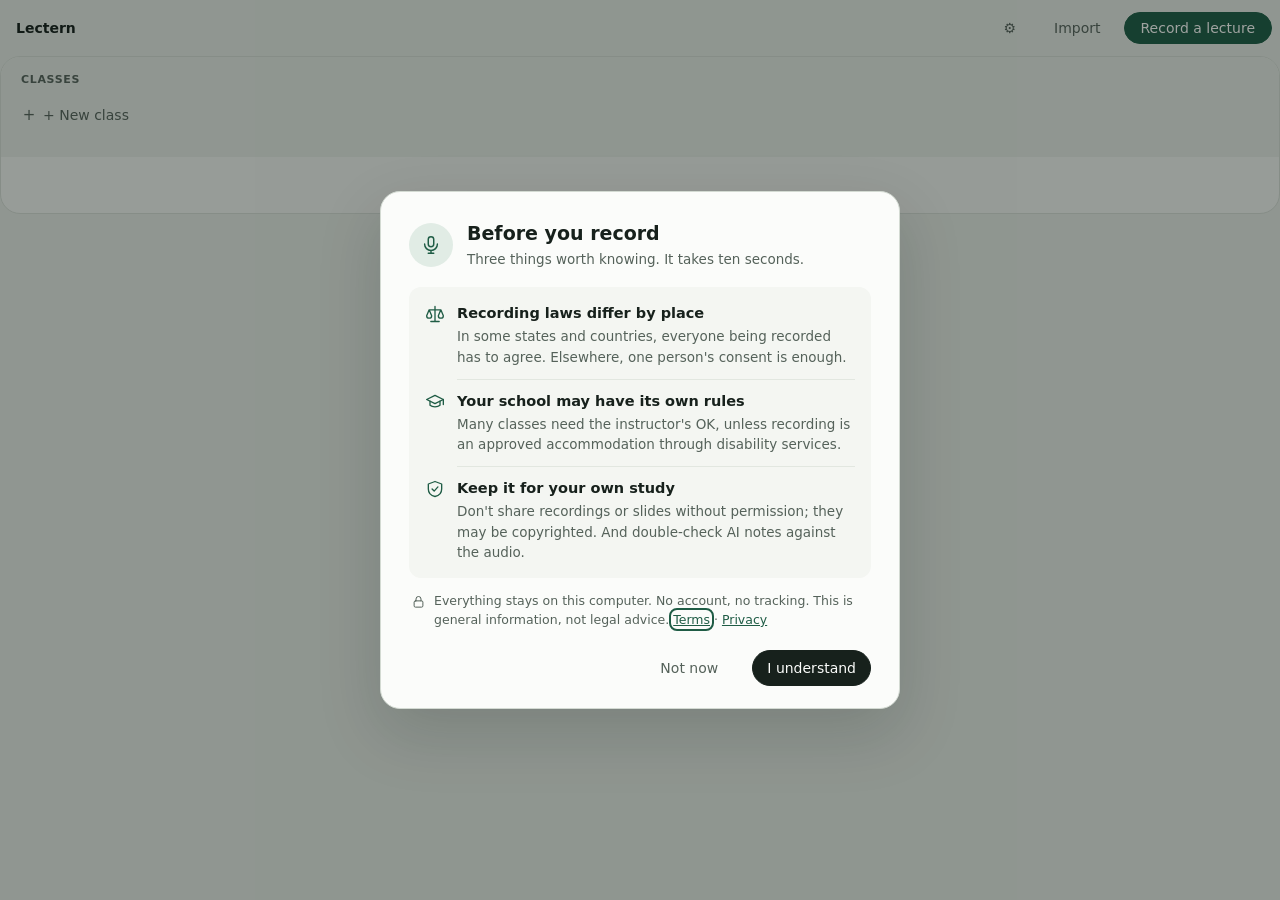
==== commit b03f5b2f: "feat: record the Mac's own sound (YouTube, Zoom, any app) instead of the microphone Adds a ScreenCap" ====
--- a/web/index.html
+++ b/web/index.html
@@ -6,7 +6,7 @@
 <title>Lectern</title>
 <link rel="stylesheet" href="/web/app.css">
 <link rel="manifest" href="/web/manifest.webmanifest">
-<meta name="theme-color" content="#1F5C45">
+<meta name="theme-color" content="#3b6ef5">
 <meta name="apple-mobile-web-app-capable" content="yes">
 <meta name="apple-mobile-web-app-status-bar-style" content="black-translucent">
 <meta name="apple-mobile-web-app-title" content="Lectern">
@@ -14,79 +14,42 @@
 <link rel="icon" type="image/png" sizes="512x512" href="/web/icon-512.png">
 </head>
 <body>
-<div class="app">
-<aside class="sidebar" id="sidebar" aria-label="Classes">
-  <div class="brand">
-    <img src="/web/icon-180.png" alt="" width="28" height="28">
-    <div><b>Lectern</b><span>On this computer</span></div>
-  </div>
-  <p class="side-head">Classes</p>
-  <ul id="folderList" class="folders"></ul>
-  <button id="newFolderBtn" class="addfolder">New class</button>
-  <div class="side-foot">
-    <p id="storageLine" class="storage-line"></p>
-    <button id="settingsBtn" class="side-btn" aria-label="Settings"><svg viewBox="0 0 16 16" aria-hidden="true"><circle cx="8" cy="8" r="2.2"/><path d="M8 1.8v1.7M8 12.5v1.7M14.2 8h-1.7M3.5 8H1.8M12.4 3.6l-1.2 1.2M4.8 11.2l-1.2 1.2M12.4 12.4l-1.2-1.2M4.8 4.8 3.6 3.6"/></svg>Settings</button>
-  </div>
-</aside>
-<div class="main-col">
 <header class="bar">
-  <button id="menuBtn" class="icon-btn menu-btn" aria-label="Show classes" aria-controls="sidebar" aria-expanded="false"><svg viewBox="0 0 16 16" aria-hidden="true"><path d="M2.5 4.5h11M2.5 8h11M2.5 11.5h11"/></svg></button>
-  <button id="backBtn" class="icon-btn hidden" title="Back to library" aria-label="Back to library"><svg viewBox="0 0 16 16" aria-hidden="true"><path d="M10 3 5 8l5 5"/></svg></button>
-  <h1><span id="appTitle">Lectern</span><span id="crumb" class="crumb hidden"><b aria-hidden="true">›</b><span id="crumbTitle"></span></span></h1>
-  <span id="deviceTag" class="device-tag hidden" title="Audio, transcripts and notes stay on this computer">On-device</span>
+  <button id="backBtn" class="ghost hidden" title="Back to library">‹</button>
+  <h1 id="appTitle">Lectern</h1>
   <div class="grow"></div>
-  <div id="recPill" class="pill hidden" role="status">
+  <div id="recPill" class="pill hidden">
     <span class="dot"></span>
-    <button id="recOpen" class="rec-open" title="Open the recording view" aria-label="Open the recording view"><span id="recTime">00:00</span></button>
-    <span class="meter" aria-hidden="true"><i id="meterFill"></i></span>
-    <button id="pauseBtn" class="ghost" title="Pause: resume any time, nothing is lost">Pause</button>
+    <span id="recTime">00:00</span>
+    <span class="meter"><i id="meterFill"></i></span>
+    <button id="pauseBtn" class="ghost" title="Pause — resume any time, nothing is lost">Pause</button>
     <button id="stopBtn" class="danger">Stop</button>
   </div>
-  <button id="importBtn" title="Transcribe a downloaded lecture video or audio file">Import</button>
-  <button id="newBtn" class="primary"><span class="rec-dot" aria-hidden="true"></span>Record a lecture</button>
+  <button id="settingsBtn" class="ghost" title="Settings: speech model, diagnostics" aria-label="Settings">⚙</button>
+  <button id="importBtn" class="ghost" title="Transcribe a downloaded lecture video or audio file">Import</button>
+  <button id="newBtn" class="primary">Record a lecture</button>
 </header>
 <div id="modelBanner" class="banner hidden" role="status">
-  <span id="modelBannerText">Before your first lecture, download a speech model. It turns the audio into text.</span>
-  <select id="modelBannerPick" class="hidden" aria-label="Speech model to download"></select>
+  <span id="modelBannerText">Before your first lecture, download a speech model — it turns the audio into text.</span>
   <button id="modelBannerGo" class="primary tiny hidden">Download</button>
   <button id="modelBannerBtn" class="ghost tiny">See all models</button>
-  <button id="modelBannerNo" class="ghost tiny hidden">Not now</button>
 </div>
 
 <main id="main">
   <!-- LIBRARY -->
   <section id="library" class="view">
+    <aside class="sidebar">
+      <div class="side-head">Classes</div>
+      <ul id="folderList" class="folders"></ul>
+      <button id="newFolderBtn" class="ghost addfolder">+ New class</button>
+      <div class="side-foot" id="storageLine"></div>
+    </aside>
     <div class="lib-main">
-      <div class="lib-head">
-        <h2 id="libTitle">All lectures</h2>
-        <p id="libSub" class="sub"></p>
-      </div>
       <div id="libEmpty" class="empty hidden">
-        <span class="empty-ico" aria-hidden="true"><svg viewBox="0 0 24 24"><rect x="9" y="3" width="6" height="11" rx="3"/><path d="M5 11a7 7 0 0 0 14 0M12 18v3M9 21h6"/></svg></span>
         <h2>No lectures yet</h2>
-        <p>Press <b>Record a lecture</b> when class starts, or import a recording you already have. Everything stays on this computer.</p>
+        <p>Hit <b>Record a lecture</b> when class starts. Everything stays on this Mac.</p>
       </div>
       <ul id="lectureList" class="cards"></ul>
-      <div id="storageBar" class="libstore hidden" aria-label="Storage used by Lectern"></div>
-    </div>
-  </section>
-
-  <!-- RECORDING -->
-  <section id="recording" class="view hidden" aria-labelledby="rvHead">
-    <div class="rv">
-      <h2 id="rvHead">Recording lecture</h2>
-      <div class="rv-row">
-        <div id="rvClock" class="rv-clock" role="timer" aria-label="Time recorded">00:00:00</div>
-        <div id="rvWave" class="rv-wave" aria-hidden="true"></div>
-        <div class="rv-btns">
-          <button id="rvPause" class="rv-btn"><svg viewBox="0 0 16 16" aria-hidden="true"><path d="M4.5 3h2.4v10H4.5zM9.1 3h2.4v10H9.1z"/></svg><span>Pause</span></button>
-          <button id="rvStop" class="rv-btn rv-stop"><svg viewBox="0 0 16 16" aria-hidden="true"><path d="M4 4h8v8H4z"/></svg><span>Stop</span></button>
-        </div>
-      </div>
-      <p id="rvLine" class="rv-line"></p>
-      <h3 class="rv-label">Live transcript</h3>
-      <div id="rvText" class="rv-text" aria-live="polite"></div>
-      <p class="rv-foot"><svg viewBox="0 0 16 16" aria-hidden="true"><circle cx="8" cy="8" r="6.5"/><path d="m5.2 8.2 2 2 3.6-4"/></svg>Recording is saved every few seconds, so a crash can&rsquo;t lose it.</p>
     </div>
   </section>
 
@@ -96,14 +59,13 @@
       <div class="title-row">
         <h2 id="lecTitle">…</h2>
         <input id="lecTitleEdit" class="title-edit hidden">
-        <span id="lecDur" class="lec-dur t"></span>
-        <button id="renameBtn" class="icon-btn" title="Rename" aria-label="Rename"><svg viewBox="0 0 16 16" aria-hidden="true"><path d="m10.5 2.5 3 3L6 13H3v-3z"/></svg></button>
+        <button id="renameBtn" class="icon-btn" title="Rename">✎</button>
         <div class="grow"></div>
         <div class="dl-menu">
-          <button id="dlBtn" class="icon-btn" title="Download files" aria-label="Download files"><svg viewBox="0 0 16 16" aria-hidden="true"><path d="M8 2.5v8M4.5 7 8 10.5 11.5 7M3 13.5h10"/></svg></button>
+          <button id="dlBtn" class="icon-btn" title="Download files">⭳</button>
           <div id="dlList" class="dl-list hidden"></div>
         </div>
-        <button id="deleteBtn" class="icon-btn danger-hover" title="Delete lecture" aria-label="Delete lecture"><svg viewBox="0 0 16 16" aria-hidden="true"><path d="M3 4.5h10M6.5 4.5V3h3v1.5M4.5 4.5l.6 9h5.8l.6-9"/></svg></button>
+        <button id="deleteBtn" class="icon-btn danger-hover" title="Delete lecture">🗑</button>
       </div>
       <div id="lecMeta" class="meta"></div>
       <div class="class-row">
@@ -138,39 +100,28 @@
       <div class="pane transcript-pane" tabindex="0">
         <div class="pane-head">
           <h3>Transcript</h3>
-          <label class="follow"><input type="checkbox" id="followChk" role="switch" checked> Follow audio</label>
-        </div>
-        <p id="draftNote" class="draft-note hidden" role="status"></p>
+          <button id="jumpNow" class="tiny hidden" title="Scroll back to what is playing and follow along">Jump to current</button>
+          <label class="follow"><input type="checkbox" id="followChk" checked> Follow audio</label>
+        </div>
         <div id="transcript" class="transcript"></div>
-        <button id="jumpNow" class="jump hidden" title="Scroll back to what is playing and follow along"><svg viewBox="0 0 16 16" aria-hidden="true"><path d="M2 8h11M9 4l4 4-4 4"/></svg>Jump to current</button>
-      </div>
-    </div>
-    <div id="player" class="player hidden">
-      <button id="playBtn" class="play" aria-label="Play">▶</button>
-      <button id="skipBack" class="skip" aria-label="Back 15 seconds" title="Back 15 seconds"><svg viewBox="0 0 24 24" aria-hidden="true"><path d="M12 5a7.5 7.5 0 1 1-7.4 6.3M12 5V2m0 3 3-3"/></svg><span>15</span></button>
-      <button id="skipFwd" class="skip" aria-label="Forward 15 seconds" title="Forward 15 seconds"><svg viewBox="0 0 24 24" aria-hidden="true" style="transform:scaleX(-1)"><path d="M12 5a7.5 7.5 0 1 1-7.4 6.3M12 5V2m0 3 3-3"/></svg><span>15</span></button>
-      <div class="tape" id="tape">
-        <svg id="tapeSvg" preserveAspectRatio="none" aria-hidden="true"></svg>
-        <i id="tapeFill" class="tape-fill"></i>
-        <i id="tapeHead" class="tape-head"></i>
-        <input id="seek" class="seek" type="range" min="0" max="1000" value="0" step="1" aria-label="Position in lecture">
-        <div id="tapeScale" class="tape-scale" aria-hidden="true"></div>
-      </div>
-      <p class="clock"><span id="curTime" class="t">0:00</span> <span class="of">/ <span id="durTime" class="t">0:00</span></span></p>
-      <select id="rate" title="Playback speed (keys: [ slower, ] faster, \ normal)" aria-label="Playback speed">
-        <option value="0.5">0.5×</option><option value="0.75">0.75×</option>
-        <option value="1">1×</option><option value="1.25">1.25×</option>
-        <option value="1.5">1.5×</option><option value="1.75">1.75×</option>
-        <option value="2">2×</option>
-      </select>
-      <audio id="audio" preload="metadata"></audio>
+      </div>
     </div>
   </section>
 </main>
-</div>
-</div>
-
-
+
+<footer id="player" class="player hidden">
+  <button id="playBtn" class="play">▶</button>
+  <span id="curTime" class="t">0:00</span>
+  <input id="seek" class="seek" type="range" min="0" max="1000" value="0" step="1">
+  <span id="durTime" class="t">0:00</span>
+  <select id="rate" title="Playback speed (keys: [ slower, ] faster, \ normal)" aria-label="Playback speed">
+    <option value="0.5">0.5×</option><option value="0.75">0.75×</option>
+    <option value="1">1×</option><option value="1.25">1.25×</option>
+    <option value="1.5">1.5×</option><option value="1.75">1.75×</option>
+    <option value="2">2×</option>
+  </select>
+  <audio id="audio" preload="metadata"></audio>
+</footer>
 
 <!-- New recording dialog -->
 <dialog id="newDlg">
@@ -180,6 +131,15 @@
     <label id="fNewFolderWrap" class="hidden">New class name<input id="fNewFolder" placeholder="e.g. BIO 101" maxlength="60"></label>
     <label>Lecture title<input id="fTitle" placeholder="e.g. Week 8 — Cell membranes" required></label>
     <p class="hint" id="fFolderHint"></p>
+    <label id="fSourceWrap" class="hidden">Record
+      <select id="fSource">
+        <option value="mic">Microphone — the room</option>
+        <option value="system">This Mac's sound — YouTube, Zoom, any app</option>
+      </select>
+    </label>
+    <p class="hint hidden" id="fSourceHint">Records exactly what this Mac plays, straight from the
+    system — no microphone, no echo. macOS asks for the Screen &amp; System Audio Recording
+    permission the first time. Everything playing is captured, including notification sounds.</p>
     <div id="micStatus" class="mic">Checking microphone…</div>
     <menu>
       <button type="button" value="cancel" class="ghost" data-close>Cancel</button>
@@ -238,94 +198,59 @@
 
 <dialog id="settingsDlg">
   <div class="set-wrap">
-    <header class="set-head">
-      <img src="/web/icon-180.png" alt="" width="40" height="40">
-      <div><h3>Settings</h3><p>On this computer</p></div>
-    </header>
-    <section class="set-sec">
-      <div class="set-label"><h4>Speech model</h4>
-        <p>Turns speech into text. Bigger is more accurate but slower and needs more memory. Downloads only happen when you press a button.</p></div>
-      <div>
-        <p class="hint" id="setHw">Checking this computer…</p>
-        <p class="hint rec" id="setRec"></p>
-        <p class="hint hidden" id="setWarm" role="status"></p>
-        <ul id="modelList" class="models"></ul>
-        <div id="dlProgress" class="hidden">
-          <div class="job-row"><span id="dlLabel"></span><button id="dlCancel" class="ghost tiny">Cancel</button></div>
-          <div class="bar-track"><i id="dlFill"></i></div>
-        </div>
-        <p class="hint err hidden" id="dlError"></p>
-      </div>
-    </section>
-    <section class="set-sec">
-      <div class="set-label"><h4>Storage</h4><p>Recordings, transcripts, notes and models, all on this computer.</p></div>
-      <div id="storage" class="storage" aria-live="polite"><p class="hint">Measuring…</p></div>
-    </section>
-    <section class="set-sec">
-      <div class="set-label"><h4>Quick record</h4>
-        <p>One shortcut starts a recording from anywhere, titled with the date and time; the same shortcut stops it and starts transcribing.</p></div>
-      <div>
-        <div class="shortcut-row">
-          <label class="check"><input type="checkbox" id="scEnabled" role="switch"> Enabled</label>
-          <button type="button" id="scBtn" class="kbd" aria-describedby="scHint">⌘L</button>
-        </div>
-        <p class="hint" id="scHint"></p>
-        <p class="hint" id="scHelper">Needs the menu bar helper (<code>./install.sh --menubar</code>).</p>
-      </div>
-    </section>
-    <section class="set-sec">
-      <div class="set-label"><h4>Transcribe while recording</h4>
-        <p>Turns each finished minute into text during the lecture, so a readable draft is there the moment you press Stop. The full-quality transcript still replaces it afterwards.</p></div>
-      <div>
-        <label class="check"><input type="checkbox" id="liveEnabled" role="switch"> Enabled</label>
-        <p class="hint" id="liveHint"></p>
-      </div>
-    </section>
-    <section class="set-sec hidden" id="updatesSec">
-      <div class="set-label"><h4>Updates</h4><p>Lectern can tell you when a newer version is out. You choose whether to install it.</p></div>
-      <div>
-        <label class="check"><input type="checkbox" id="updAuto" role="switch"> Check for updates once a day</label>
-        <div class="shortcut-row" style="margin-top:.6rem">
-          <button type="button" id="updNow">Check now</button>
-          <span class="hint" id="updLast" style="margin:0"></span>
-        </div>
-        <p class="hint">A check downloads one small file from lectern-ten.vercel.app. Like any web request it shows your IP address, your system language and the versions of Lectern and its update tool; it sends no recordings, transcripts or other personal details. An update downloads from GitHub only after you press Install, and its signature is checked before it is used.</p>
-      </div>
-    </section>
-    <section class="set-sec hidden" id="donateSec">
-      <div class="set-label"><h4>Support Lectern</h4><p>Lectern is free, with no ads and no account. Donations keep it going.</p></div>
-      <div class="donate"><a id="donateLink" class="button-link" href="#" target="_blank" rel="noopener">Donate on Ko-fi</a>
-        <span class="hint" style="margin:0">Opens Ko-fi in your browser. A donation is a voluntary gift: it doesn't unlock anything, and Ko-fi handles the payment under its own terms.</span></div>
-    </section>
-    <section class="set-sec">
-      <div class="set-label"><h4>Help</h4><p>Copy system details to paste into a bug report. Nothing is sent anywhere; no lecture content is included.</p></div>
-      <div>
-        <button type="button" id="diagBtn">Copy diagnostics</button>
-        <textarea id="diagText" class="diag hidden" readonly rows="8" aria-label="Diagnostics"></textarea>
-        <p class="links" id="helpLinks"></p>
-      </div>
-    </section>
-    <section class="set-sec">
-      <div class="set-label"><h4>Legal</h4><p>Lectern © 2026 lqoro, MIT License. Not affiliated with Apple, Microsoft, OpenAI or any school.</p></div>
-      <p class="links" style="margin:0">
-        <a href="#" data-legal="terms">Terms &amp; recording notice</a>
-        <a href="#" data-legal="privacy">Privacy</a>
-        <a href="#" data-legal="notices">Third-party licences</a>
-        <a href="#" data-legal="license">Lectern licence (MIT)</a>
-        <a href="#" data-legal="texts">Full licence texts</a>
-      </p>
-    </section>
-    <menu>
+    <h3>Settings</h3>
+    <h4>Speech model</h4>
+    <p class="hint" id="setHw">Checking this computer…</p>
+    <p class="hint rec" id="setRec"></p>
+    <p class="hint">The model turns speech into text. Bigger is more accurate but slower and
+    needs more memory. Downloads only happen when you press a button.</p>
+    <ul id="modelList" class="models"></ul>
+    <div id="dlProgress" class="hidden">
+      <div class="job-row"><span id="dlLabel"></span><button id="dlCancel" class="ghost tiny">Cancel</button></div>
+      <div class="bar-track"><i id="dlFill"></i></div>
+    </div>
+    <p class="hint err hidden" id="dlError"></p>
+    <h4>Storage</h4>
+    <div id="storage" class="storage" aria-live="polite">
+      <p class="hint">Measuring…</p>
+    </div>
+    <h4 id="srcHead" class="hidden">Record from</h4>
+    <div id="srcBox" class="hidden">
+      <label>Default source
+        <select id="setSource">
+          <option value="mic">Microphone</option>
+          <option value="system">This Mac's sound (any app)</option>
+        </select>
+      </label>
+      <p class="hint">Used by the quick-record key and as the starting choice in New recording.
+      "This Mac's sound" needs macOS 13 or newer and the Screen &amp; System Audio Recording permission.</p>
+    </div>
+    <h4>Quick record</h4>
+    <p class="hint">One shortcut starts a recording from anywhere, titled with the date and time;
+    the same shortcut stops it and starts transcribing. Needs the menu bar helper
+    (<code>./install.sh --menubar</code>).</p>
+    <div class="shortcut-row">
+      <label class="check"><input type="checkbox" id="scEnabled"> Enabled</label>
+      <button type="button" id="scBtn" class="ghost kbd" aria-describedby="scHint">⌘L</button>
+    </div>
+    <p class="hint" id="scHint"></p>
+    <h4>Help</h4>
+    <p class="hint">Copy system details to paste into a bug report. Nothing is sent
+    anywhere; no lecture content is included.</p>
+    <textarea id="diagText" class="diag hidden" readonly rows="8" aria-label="Diagnostics"></textarea>
+    <p class="links" id="helpLinks"></p>
+    <h4>Legal</h4>
+    <p class="links">
+      <a href="#" data-legal="terms">Terms &amp; recording notice</a>
+      <a href="#" data-legal="privacy">Privacy</a>
+      <a href="#" data-legal="notices">Third-party licences</a>
+      <a href="#" data-legal="license">Lectern licence (MIT)</a>
+      <a href="#" data-legal="texts">Full licence texts</a>
+    </p>
+    <p class="hint">Lectern © 2026 lqoro, MIT License. Not affiliated with Apple, Microsoft, OpenAI or any school.</p>
+    <menu>
+      <button type="button" id="diagBtn">Copy diagnostics</button>
       <button type="button" class="primary" data-close>Done</button>
-    </menu>
-  </div>
-</dialog>
-
-<dialog id="whatsNewDlg" aria-labelledby="wnTitle">
-  <div class="set-wrap">
-    <div id="wnBody"></div>
-    <menu>
-      <button type="button" class="primary" data-close>Got it</button>
     </menu>
   </div>
 </dialog>
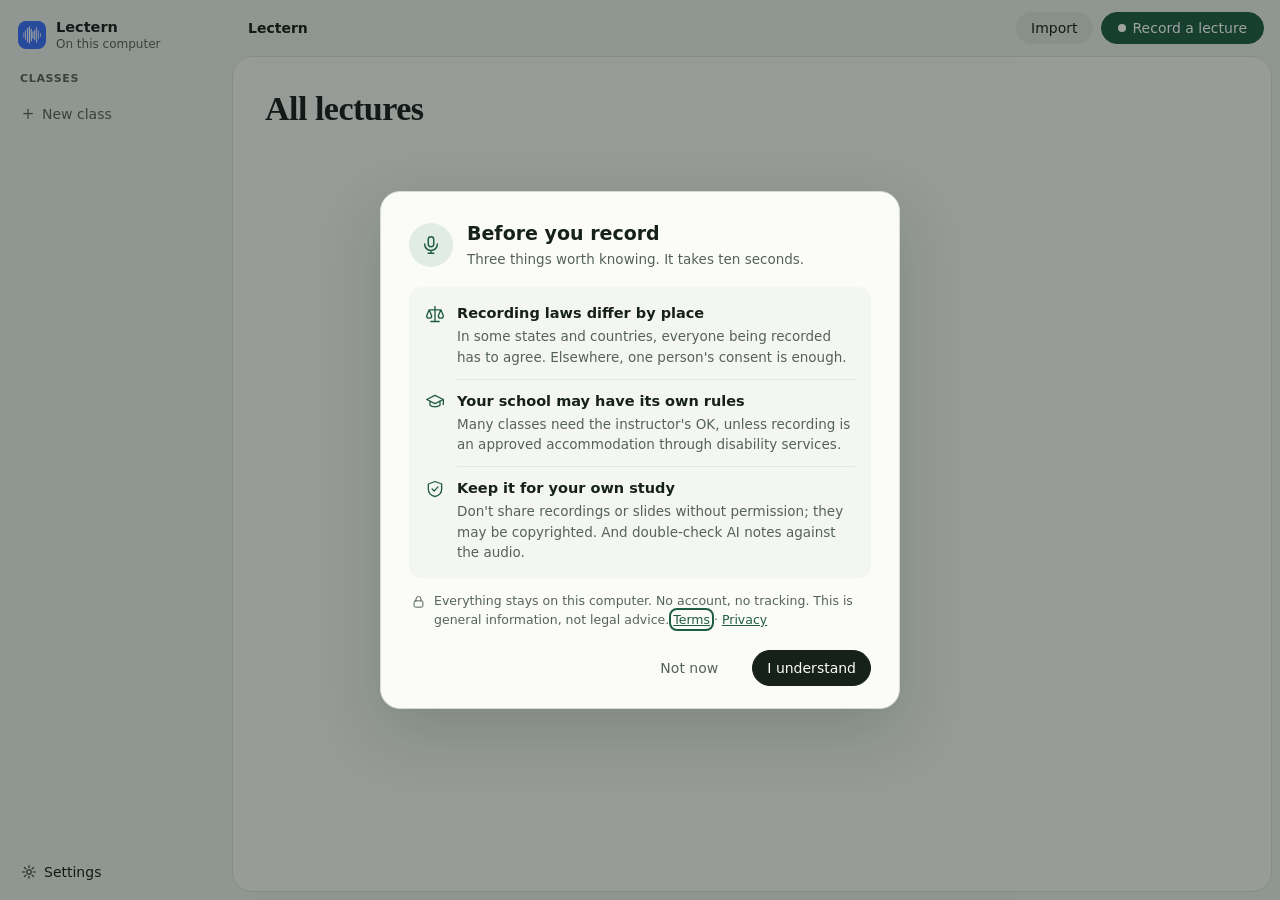
==== commit 79f8dc27: "Merge ed70952b6da0502aaaf4f38f8f1e8b9bf935626e into 583ac9e21a3c556b3ffc8fe8a477277829f6dc8c" ====
--- a/web/index.html
+++ b/web/index.html
@@ -6,7 +6,7 @@
 <title>Lectern</title>
 <link rel="stylesheet" href="/web/app.css">
 <link rel="manifest" href="/web/manifest.webmanifest">
-<meta name="theme-color" content="#3b6ef5">
+<meta name="theme-color" content="#1F5C45">
 <meta name="apple-mobile-web-app-capable" content="yes">
 <meta name="apple-mobile-web-app-status-bar-style" content="black-translucent">
 <meta name="apple-mobile-web-app-title" content="Lectern">
@@ -14,42 +14,79 @@
 <link rel="icon" type="image/png" sizes="512x512" href="/web/icon-512.png">
 </head>
 <body>
+<div class="app">
+<aside class="sidebar" id="sidebar" aria-label="Classes">
+  <div class="brand">
+    <img src="/web/icon-180.png" alt="" width="28" height="28">
+    <div><b>Lectern</b><span>On this computer</span></div>
+  </div>
+  <p class="side-head">Classes</p>
+  <ul id="folderList" class="folders"></ul>
+  <button id="newFolderBtn" class="addfolder">New class</button>
+  <div class="side-foot">
+    <p id="storageLine" class="storage-line"></p>
+    <button id="settingsBtn" class="side-btn" aria-label="Settings"><svg viewBox="0 0 16 16" aria-hidden="true"><circle cx="8" cy="8" r="2.2"/><path d="M8 1.8v1.7M8 12.5v1.7M14.2 8h-1.7M3.5 8H1.8M12.4 3.6l-1.2 1.2M4.8 11.2l-1.2 1.2M12.4 12.4l-1.2-1.2M4.8 4.8 3.6 3.6"/></svg>Settings</button>
+  </div>
+</aside>
+<div class="main-col">
 <header class="bar">
-  <button id="backBtn" class="ghost hidden" title="Back to library">‹</button>
-  <h1 id="appTitle">Lectern</h1>
+  <button id="menuBtn" class="icon-btn menu-btn" aria-label="Show classes" aria-controls="sidebar" aria-expanded="false"><svg viewBox="0 0 16 16" aria-hidden="true"><path d="M2.5 4.5h11M2.5 8h11M2.5 11.5h11"/></svg></button>
+  <button id="backBtn" class="icon-btn hidden" title="Back to library" aria-label="Back to library"><svg viewBox="0 0 16 16" aria-hidden="true"><path d="M10 3 5 8l5 5"/></svg></button>
+  <h1><span id="appTitle">Lectern</span><span id="crumb" class="crumb hidden"><b aria-hidden="true">›</b><span id="crumbTitle"></span></span></h1>
+  <span id="deviceTag" class="device-tag hidden" title="Audio, transcripts and notes stay on this computer">On-device</span>
   <div class="grow"></div>
-  <div id="recPill" class="pill hidden">
+  <div id="recPill" class="pill hidden" role="status">
     <span class="dot"></span>
-    <span id="recTime">00:00</span>
-    <span class="meter"><i id="meterFill"></i></span>
-    <button id="pauseBtn" class="ghost" title="Pause — resume any time, nothing is lost">Pause</button>
+    <button id="recOpen" class="rec-open" title="Open the recording view" aria-label="Open the recording view"><span id="recTime">00:00</span></button>
+    <span class="meter" aria-hidden="true"><i id="meterFill"></i></span>
+    <button id="pauseBtn" class="ghost" title="Pause: resume any time, nothing is lost">Pause</button>
     <button id="stopBtn" class="danger">Stop</button>
   </div>
-  <button id="settingsBtn" class="ghost" title="Settings: speech model, diagnostics" aria-label="Settings">⚙</button>
-  <button id="importBtn" class="ghost" title="Transcribe a downloaded lecture video or audio file">Import</button>
-  <button id="newBtn" class="primary">Record a lecture</button>
+  <button id="importBtn" title="Transcribe a downloaded lecture video or audio file">Import</button>
+  <button id="newBtn" class="primary"><span class="rec-dot" aria-hidden="true"></span>Record a lecture</button>
 </header>
 <div id="modelBanner" class="banner hidden" role="status">
-  <span id="modelBannerText">Before your first lecture, download a speech model — it turns the audio into text.</span>
+  <span id="modelBannerText">Before your first lecture, download a speech model. It turns the audio into text.</span>
+  <select id="modelBannerPick" class="hidden" aria-label="Speech model to download"></select>
   <button id="modelBannerGo" class="primary tiny hidden">Download</button>
   <button id="modelBannerBtn" class="ghost tiny">See all models</button>
+  <button id="modelBannerNo" class="ghost tiny hidden">Not now</button>
 </div>
 
 <main id="main">
   <!-- LIBRARY -->
   <section id="library" class="view">
-    <aside class="sidebar">
-      <div class="side-head">Classes</div>
-      <ul id="folderList" class="folders"></ul>
-      <button id="newFolderBtn" class="ghost addfolder">+ New class</button>
-      <div class="side-foot" id="storageLine"></div>
-    </aside>
     <div class="lib-main">
+      <div class="lib-head">
+        <h2 id="libTitle">All lectures</h2>
+        <p id="libSub" class="sub"></p>
+      </div>
       <div id="libEmpty" class="empty hidden">
+        <span class="empty-ico" aria-hidden="true"><svg viewBox="0 0 24 24"><rect x="9" y="3" width="6" height="11" rx="3"/><path d="M5 11a7 7 0 0 0 14 0M12 18v3M9 21h6"/></svg></span>
         <h2>No lectures yet</h2>
-        <p>Hit <b>Record a lecture</b> when class starts. Everything stays on this Mac.</p>
+        <p>Press <b>Record a lecture</b> when class starts, or import a recording you already have. Everything stays on this computer.</p>
       </div>
       <ul id="lectureList" class="cards"></ul>
+      <div id="storageBar" class="libstore hidden" aria-label="Storage used by Lectern"></div>
+    </div>
+  </section>
+
+  <!-- RECORDING -->
+  <section id="recording" class="view hidden" aria-labelledby="rvHead">
+    <div class="rv">
+      <h2 id="rvHead">Recording lecture</h2>
+      <div class="rv-row">
+        <div id="rvClock" class="rv-clock" role="timer" aria-label="Time recorded">00:00:00</div>
+        <div id="rvWave" class="rv-wave" aria-hidden="true"></div>
+        <div class="rv-btns">
+          <button id="rvPause" class="rv-btn"><svg viewBox="0 0 16 16" aria-hidden="true"><path d="M4.5 3h2.4v10H4.5zM9.1 3h2.4v10H9.1z"/></svg><span>Pause</span></button>
+          <button id="rvStop" class="rv-btn rv-stop"><svg viewBox="0 0 16 16" aria-hidden="true"><path d="M4 4h8v8H4z"/></svg><span>Stop</span></button>
+        </div>
+      </div>
+      <p id="rvLine" class="rv-line"></p>
+      <h3 class="rv-label">Live transcript</h3>
+      <div id="rvText" class="rv-text" aria-live="polite"></div>
+      <p class="rv-foot"><svg viewBox="0 0 16 16" aria-hidden="true"><circle cx="8" cy="8" r="6.5"/><path d="m5.2 8.2 2 2 3.6-4"/></svg>Recording is saved every few seconds, so a crash can&rsquo;t lose it.</p>
     </div>
   </section>
 
@@ -59,13 +96,14 @@
       <div class="title-row">
         <h2 id="lecTitle">…</h2>
         <input id="lecTitleEdit" class="title-edit hidden">
-        <button id="renameBtn" class="icon-btn" title="Rename">✎</button>
+        <span id="lecDur" class="lec-dur t"></span>
+        <button id="renameBtn" class="icon-btn" title="Rename" aria-label="Rename"><svg viewBox="0 0 16 16" aria-hidden="true"><path d="m10.5 2.5 3 3L6 13H3v-3z"/></svg></button>
         <div class="grow"></div>
         <div class="dl-menu">
-          <button id="dlBtn" class="icon-btn" title="Download files">⭳</button>
+          <button id="dlBtn" class="icon-btn" title="Download files" aria-label="Download files"><svg viewBox="0 0 16 16" aria-hidden="true"><path d="M8 2.5v8M4.5 7 8 10.5 11.5 7M3 13.5h10"/></svg></button>
           <div id="dlList" class="dl-list hidden"></div>
         </div>
-        <button id="deleteBtn" class="icon-btn danger-hover" title="Delete lecture">🗑</button>
+        <button id="deleteBtn" class="icon-btn danger-hover" title="Delete lecture" aria-label="Delete lecture"><svg viewBox="0 0 16 16" aria-hidden="true"><path d="M3 4.5h10M6.5 4.5V3h3v1.5M4.5 4.5l.6 9h5.8l.6-9"/></svg></button>
       </div>
       <div id="lecMeta" class="meta"></div>
       <div class="class-row">
@@ -100,28 +138,39 @@
       <div class="pane transcript-pane" tabindex="0">
         <div class="pane-head">
           <h3>Transcript</h3>
-          <button id="jumpNow" class="tiny hidden" title="Scroll back to what is playing and follow along">Jump to current</button>
-          <label class="follow"><input type="checkbox" id="followChk" checked> Follow audio</label>
-        </div>
+          <label class="follow"><input type="checkbox" id="followChk" role="switch" checked> Follow audio</label>
+        </div>
+        <p id="draftNote" class="draft-note hidden" role="status"></p>
         <div id="transcript" class="transcript"></div>
-      </div>
+        <button id="jumpNow" class="jump hidden" title="Scroll back to what is playing and follow along"><svg viewBox="0 0 16 16" aria-hidden="true"><path d="M2 8h11M9 4l4 4-4 4"/></svg>Jump to current</button>
+      </div>
+    </div>
+    <div id="player" class="player hidden">
+      <button id="playBtn" class="play" aria-label="Play">▶</button>
+      <button id="skipBack" class="skip" aria-label="Back 15 seconds" title="Back 15 seconds"><svg viewBox="0 0 24 24" aria-hidden="true"><path d="M12 5a7.5 7.5 0 1 1-7.4 6.3M12 5V2m0 3 3-3"/></svg><span>15</span></button>
+      <button id="skipFwd" class="skip" aria-label="Forward 15 seconds" title="Forward 15 seconds"><svg viewBox="0 0 24 24" aria-hidden="true" style="transform:scaleX(-1)"><path d="M12 5a7.5 7.5 0 1 1-7.4 6.3M12 5V2m0 3 3-3"/></svg><span>15</span></button>
+      <div class="tape" id="tape">
+        <svg id="tapeSvg" preserveAspectRatio="none" aria-hidden="true"></svg>
+        <i id="tapeFill" class="tape-fill"></i>
+        <i id="tapeHead" class="tape-head"></i>
+        <input id="seek" class="seek" type="range" min="0" max="1000" value="0" step="1" aria-label="Position in lecture">
+        <div id="tapeScale" class="tape-scale" aria-hidden="true"></div>
+      </div>
+      <p class="clock"><span id="curTime" class="t">0:00</span> <span class="of">/ <span id="durTime" class="t">0:00</span></span></p>
+      <select id="rate" title="Playback speed (keys: [ slower, ] faster, \ normal)" aria-label="Playback speed">
+        <option value="0.5">0.5×</option><option value="0.75">0.75×</option>
+        <option value="1">1×</option><option value="1.25">1.25×</option>
+        <option value="1.5">1.5×</option><option value="1.75">1.75×</option>
+        <option value="2">2×</option>
+      </select>
+      <audio id="audio" preload="metadata"></audio>
     </div>
   </section>
 </main>
-
-<footer id="player" class="player hidden">
-  <button id="playBtn" class="play">▶</button>
-  <span id="curTime" class="t">0:00</span>
-  <input id="seek" class="seek" type="range" min="0" max="1000" value="0" step="1">
-  <span id="durTime" class="t">0:00</span>
-  <select id="rate" title="Playback speed (keys: [ slower, ] faster, \ normal)" aria-label="Playback speed">
-    <option value="0.5">0.5×</option><option value="0.75">0.75×</option>
-    <option value="1">1×</option><option value="1.25">1.25×</option>
-    <option value="1.5">1.5×</option><option value="1.75">1.75×</option>
-    <option value="2">2×</option>
-  </select>
-  <audio id="audio" preload="metadata"></audio>
-</footer>
+</div>
+</div>
+
+
 
 <!-- New recording dialog -->
 <dialog id="newDlg">
@@ -198,59 +247,107 @@
 
 <dialog id="settingsDlg">
   <div class="set-wrap">
-    <h3>Settings</h3>
-    <h4>Speech model</h4>
-    <p class="hint" id="setHw">Checking this computer…</p>
-    <p class="hint rec" id="setRec"></p>
-    <p class="hint">The model turns speech into text. Bigger is more accurate but slower and
-    needs more memory. Downloads only happen when you press a button.</p>
-    <ul id="modelList" class="models"></ul>
-    <div id="dlProgress" class="hidden">
-      <div class="job-row"><span id="dlLabel"></span><button id="dlCancel" class="ghost tiny">Cancel</button></div>
-      <div class="bar-track"><i id="dlFill"></i></div>
-    </div>
-    <p class="hint err hidden" id="dlError"></p>
-    <h4>Storage</h4>
-    <div id="storage" class="storage" aria-live="polite">
-      <p class="hint">Measuring…</p>
-    </div>
-    <h4 id="srcHead" class="hidden">Record from</h4>
-    <div id="srcBox" class="hidden">
-      <label>Default source
-        <select id="setSource">
-          <option value="mic">Microphone</option>
-          <option value="system">This Mac's sound (any app)</option>
-        </select>
-      </label>
-      <p class="hint">Used by the quick-record key and as the starting choice in New recording.
-      "This Mac's sound" needs macOS 13 or newer and the Screen &amp; System Audio Recording permission.</p>
-    </div>
-    <h4>Quick record</h4>
-    <p class="hint">One shortcut starts a recording from anywhere, titled with the date and time;
-    the same shortcut stops it and starts transcribing. Needs the menu bar helper
-    (<code>./install.sh --menubar</code>).</p>
-    <div class="shortcut-row">
-      <label class="check"><input type="checkbox" id="scEnabled"> Enabled</label>
-      <button type="button" id="scBtn" class="ghost kbd" aria-describedby="scHint">⌘L</button>
-    </div>
-    <p class="hint" id="scHint"></p>
-    <h4>Help</h4>
-    <p class="hint">Copy system details to paste into a bug report. Nothing is sent
-    anywhere; no lecture content is included.</p>
-    <textarea id="diagText" class="diag hidden" readonly rows="8" aria-label="Diagnostics"></textarea>
-    <p class="links" id="helpLinks"></p>
-    <h4>Legal</h4>
-    <p class="links">
-      <a href="#" data-legal="terms">Terms &amp; recording notice</a>
-      <a href="#" data-legal="privacy">Privacy</a>
-      <a href="#" data-legal="notices">Third-party licences</a>
-      <a href="#" data-legal="license">Lectern licence (MIT)</a>
-      <a href="#" data-legal="texts">Full licence texts</a>
-    </p>
-    <p class="hint">Lectern © 2026 lqoro, MIT License. Not affiliated with Apple, Microsoft, OpenAI or any school.</p>
-    <menu>
-      <button type="button" id="diagBtn">Copy diagnostics</button>
+    <header class="set-head">
+      <img src="/web/icon-180.png" alt="" width="40" height="40">
+      <div><h3>Settings</h3><p>On this computer</p></div>
+    </header>
+    <section class="set-sec">
+      <div class="set-label"><h4>Speech model</h4>
+        <p>Turns speech into text. Bigger is more accurate but slower and needs more memory. Downloads only happen when you press a button.</p></div>
+      <div>
+        <p class="hint" id="setHw">Checking this computer…</p>
+        <p class="hint rec" id="setRec"></p>
+        <p class="hint hidden" id="setWarm" role="status"></p>
+        <ul id="modelList" class="models"></ul>
+        <div id="dlProgress" class="hidden">
+          <div class="job-row"><span id="dlLabel"></span><button id="dlCancel" class="ghost tiny">Cancel</button></div>
+          <div class="bar-track"><i id="dlFill"></i></div>
+        </div>
+        <p class="hint err hidden" id="dlError"></p>
+      </div>
+    </section>
+    <section class="set-sec">
+      <div class="set-label"><h4>Storage</h4><p>Recordings, transcripts, notes and models, all on this computer.</p></div>
+      <div id="storage" class="storage" aria-live="polite"><p class="hint">Measuring…</p></div>
+    </section>
+    <section class="set-sec hidden" id="srcHead">
+      <div class="set-label"><h4>Record from</h4>
+        <p>Used by the quick-record key and as the starting choice in New recording.</p></div>
+      <div id="srcBox" class="hidden">
+        <label>Default source
+          <select id="setSource">
+            <option value="mic">Microphone</option>
+            <option value="system">This Mac's sound (any app)</option>
+          </select>
+        </label>
+        <p class="hint">"This Mac's sound" records what apps play straight from the system, not through the microphone, so headphones or the volume turned down are fine. Needs macOS 13 or newer and the Screen &amp; System Audio Recording permission.</p>
+      </div>
+    </section>
+    <section class="set-sec">
+      <div class="set-label"><h4>Quick record</h4>
+        <p>One shortcut starts a recording from anywhere, titled with the date and time; the same shortcut stops it and starts transcribing.</p></div>
+      <div>
+        <div class="shortcut-row">
+          <label class="check"><input type="checkbox" id="scEnabled" role="switch"> Enabled</label>
+          <button type="button" id="scBtn" class="kbd" aria-describedby="scHint">⌘L</button>
+        </div>
+        <p class="hint" id="scHint"></p>
+        <p class="hint" id="scHelper">Needs the menu bar helper (<code>./install.sh --menubar</code>).</p>
+      </div>
+    </section>
+    <section class="set-sec">
+      <div class="set-label"><h4>Transcribe while recording</h4>
+        <p>Turns each finished minute into text during the lecture, so a readable draft is there the moment you press Stop. The full-quality transcript still replaces it afterwards.</p></div>
+      <div>
+        <label class="check"><input type="checkbox" id="liveEnabled" role="switch"> Enabled</label>
+        <p class="hint" id="liveHint"></p>
+      </div>
+    </section>
+    <section class="set-sec hidden" id="updatesSec">
+      <div class="set-label"><h4>Updates</h4><p>Lectern can tell you when a newer version is out. You choose whether to install it.</p></div>
+      <div>
+        <label class="check"><input type="checkbox" id="updAuto" role="switch"> Check for updates once a day</label>
+        <div class="shortcut-row" style="margin-top:.6rem">
+          <button type="button" id="updNow">Check now</button>
+          <span class="hint" id="updLast" style="margin:0"></span>
+        </div>
+        <p class="hint">A check downloads one small file from lectern-ten.vercel.app. Like any web request it shows your IP address, your system language and the versions of Lectern and its update tool; it sends no recordings, transcripts or other personal details. An update downloads from GitHub only after you press Install, and its signature is checked before it is used.</p>
+      </div>
+    </section>
+    <section class="set-sec hidden" id="donateSec">
+      <div class="set-label"><h4>Support Lectern</h4><p>Lectern is free, with no ads and no account. Donations keep it going.</p></div>
+      <div class="donate"><a id="donateLink" class="button-link" href="#" target="_blank" rel="noopener">Donate on Ko-fi</a>
+        <span class="hint" style="margin:0">Opens Ko-fi in your browser. A donation is a voluntary gift: it doesn't unlock anything, and Ko-fi handles the payment under its own terms.</span></div>
+    </section>
+    <section class="set-sec">
+      <div class="set-label"><h4>Help</h4><p>Copy system details to paste into a bug report. Nothing is sent anywhere; no lecture content is included.</p></div>
+      <div>
+        <button type="button" id="diagBtn">Copy diagnostics</button>
+        <textarea id="diagText" class="diag hidden" readonly rows="8" aria-label="Diagnostics"></textarea>
+        <p class="links" id="helpLinks"></p>
+      </div>
+    </section>
+    <section class="set-sec">
+      <div class="set-label"><h4>Legal</h4><p>Lectern © 2026 lqoro, MIT License. Not affiliated with Apple, Microsoft, OpenAI or any school.</p></div>
+      <p class="links" style="margin:0">
+        <a href="#" data-legal="terms">Terms &amp; recording notice</a>
+        <a href="#" data-legal="privacy">Privacy</a>
+        <a href="#" data-legal="notices">Third-party licences</a>
+        <a href="#" data-legal="license">Lectern licence (MIT)</a>
+        <a href="#" data-legal="texts">Full licence texts</a>
+      </p>
+    </section>
+    <menu>
       <button type="button" class="primary" data-close>Done</button>
+    </menu>
+  </div>
+</dialog>
+
+<dialog id="whatsNewDlg" aria-labelledby="wnTitle">
+  <div class="set-wrap">
+    <div id="wnBody"></div>
+    <menu>
+      <button type="button" class="primary" data-close>Got it</button>
     </menu>
   </div>
 </dialog>
